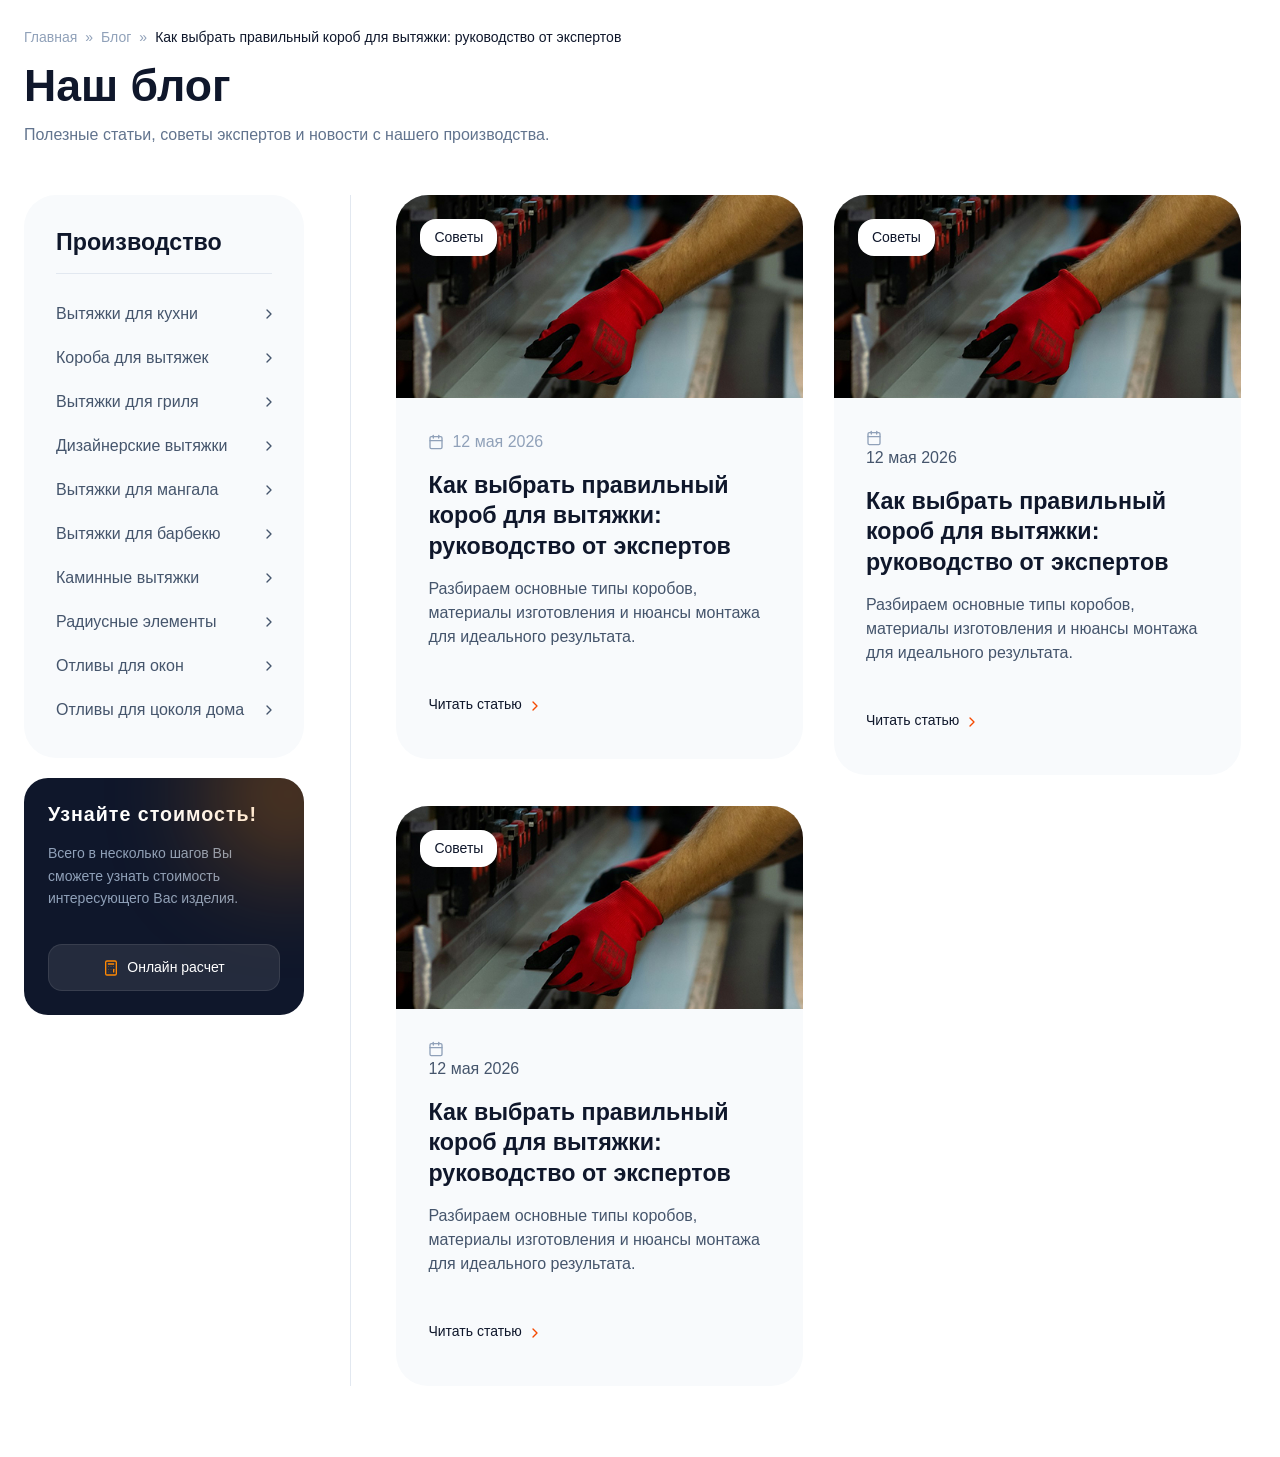
==== blog.html @ 50037298 "pop-up" ====
<!doctype html>
<html lang="ru">
  <head>
    <meta charset="UTF-8" />
    <meta name="viewport" content="width=device-width, initial-scale=1.0" />
    <title>SuperGib | Блог</title>

    <link rel="stylesheet" href="./css/main.min.css" />
    <script src="./js/main.js" type="module"></script>
  </head>

  <body>
    <header class="header" data-js-header>
      <div class="header__body">
        <div class="header__body-inner container">
          <a href="/" class="header__logo logo" title="Главная">
            <img
              src="./img/logo.svg"
              alt=""
              class="logo__image"
              width="250"
              height="36"
            />
          </a>
          <a
            class="header__action-phone header__action-phone--logo"
            href="tel:+79255638484"
            >+7 (925) 563-84-84</a
          >

          <div class="header__overlay" data-js-header-overlay>
            <nav class="header__menu">
              <ul class="header__menu-list">
                <li class="header__menu-item">
                  <a href="./index.html" class="header__menu-link is-active"
                    >Каталог</a
                  >
                </li>
                <li class="header__menu-item">
                  <a href="#" class="header__menu-link">Радиусные элементы</a>
                </li>
                <li class="header__menu-item">
                  <a href="#" class="header__menu-link">Вытяжки</a>
                </li>
                <li class="header__menu-item">
                  <a href="#" class="header__menu-link">Короба</a>
                </li>
                <li class="header__menu-item">
                  <a href="#" class="header__menu-link">Отливы</a>
                </li>
              </ul>
            </nav>
            <div class="header__action">
              <div class="header__action-info">
                <a class="header__action-phone" href="tel:+79255638484"
                  >+7 (925) 563-84-84</a
                >
                <div class="header__action-time-work">
                  Ежедневно 9:00 - 20:00
                </div>
              </div>
              <a href="#" class="header__contact-us-link button button--accent"
                >Заказать звонок</a
              >
            </div>
          </div>

          <div class="header__mob-action visible-tablet">
            <a
              href="tel:+79255638484"
              class="header__contact-us-link button button--accent button--phone"
              ><img src="./icons/phone.svg" alt="Позвонить"
            /></a>
            <button
              class="burger-button"
              type="button"
              aria-label="Открыть меню"
              title="Open menu"
              data-js-header-burger-button
            >
              <svg
                class="burger-button__svg"
                width="30"
                height="30"
                viewBox="0 0 100 100"
              >
                <path
                  class="burger-button__line burger-button__line--1"
                  d="M 20,29.000046 H 80.000231 C 80.000231,29.000046 94.498839,28.817352 94.532987,66.711331 94.543142,77.980673 90.966081,81.670246 85.259173,81.668997 79.552261,81.667751 75.000211,74.999942 75.000211,74.999942 L 25.000021,25.000058"
                />
                <path
                  class="burger-button__line burger-button__line--2"
                  d="M 20,50 H 80"
                />
                <path
                  class="burger-button__line burger-button__line--3"
                  d="M 20,70.999954 H 80.000231 C 80.000231,70.999954 94.498839,71.182648 94.532987,33.288669 94.543142,22.019327 90.966081,18.329754 85.259173,18.331003 79.552261,18.332249 75.000211,25.000058 75.000211,25.000058 L 25.000021,74.999942"
                />
              </svg>
            </button>
          </div>
        </div>
      </div>
    </header>

    <main>
      <div class="container">
        <header class="page-header">
          <nav class="breadcrumbs">
            <span>
              <a href="/">Главная</a> » <a href="/blog.html">Блог</a> »
              <span class="breadcrumb_last" aria-current="page"
                >Как выбрать правильный короб для вытяжки: руководство от
                экспертов</span
              >
            </span>
          </nav>

          <h1 class="page-header__title h2">Наш блог</h1>

          <div class="page-header__description">
            <p>
              Полезные статьи, советы экспертов и новости с нашего производства.
            </p>
          </div>
        </header>

        <section class="section blog" aria-labelledby="blog-title">
          <h2 class="blog__title visually-hidden" id="blog-title">
            Полезные статьи
          </h2>
          <div
            class="layout layout--reverse-mobile layout--left-aside layout--aside-left-divided"
          >
            <aside class="aside layout__aside layout__aside--left">
              <div class="aside__inner aside__inner--sticky">
                <div class="widget-production">
                  <h2 class="widget-production__title h4">Производство</h2>
                  <ul class="widget-production__list">
                    <li class="widget-production__item">
                      <a href="/" class="widget-production__link">
                        <span class="widget-production__label">
                          Вытяжки для кухни
                        </span>
                        <svg
                          width="6"
                          height="10"
                          viewBox="0 0 6 10"
                          xmlns="http://www.w3.org/2000/svg"
                          fill="none"
                          class="widget-production__icon"
                          aria-hidden="true"
                        >
                          <path
                            d="M1 1L5 5L1 9"
                            stroke="currentColor"
                            stroke-width="1.333"
                            stroke-linecap="round"
                            stroke-linejoin="round"
                          />
                        </svg>
                      </a>
                    </li>
                    <li class="widget-production__item">
                      <a href="/" class="widget-production__link">
                        <span class="widget-production__label">
                          Короба для вытяжек
                        </span>
                        <svg
                          width="6"
                          height="10"
                          viewBox="0 0 6 10"
                          xmlns="http://www.w3.org/2000/svg"
                          fill="none"
                          class="widget-production__icon"
                          aria-hidden="true"
                        >
                          <path
                            d="M1 1L5 5L1 9"
                            stroke="currentColor"
                            stroke-width="1.333"
                            stroke-linecap="round"
                            stroke-linejoin="round"
                          />
                        </svg>
                      </a>
                    </li>
                    <li class="widget-production__item">
                      <a href="/" class="widget-production__link">
                        <span class="widget-production__label">
                          Вытяжки для гриля
                        </span>
                        <svg
                          width="6"
                          height="10"
                          viewBox="0 0 6 10"
                          xmlns="http://www.w3.org/2000/svg"
                          fill="none"
                          class="widget-production__icon"
                          aria-hidden="true"
                        >
                          <path
                            d="M1 1L5 5L1 9"
                            stroke="currentColor"
                            stroke-width="1.333"
                            stroke-linecap="round"
                            stroke-linejoin="round"
                          />
                        </svg>
                      </a>
                    </li>
                    <li class="widget-production__item">
                      <a href="/" class="widget-production__link">
                        <span class="widget-production__label">
                          Дизайнерские вытяжки
                        </span>
                        <svg
                          width="6"
                          height="10"
                          viewBox="0 0 6 10"
                          xmlns="http://www.w3.org/2000/svg"
                          fill="none"
                          class="widget-production__icon"
                          aria-hidden="true"
                        >
                          <path
                            d="M1 1L5 5L1 9"
                            stroke="currentColor"
                            stroke-width="1.333"
                            stroke-linecap="round"
                            stroke-linejoin="round"
                          />
                        </svg>
                      </a>
                    </li>
                    <li class="widget-production__item">
                      <a href="/" class="widget-production__link">
                        <span class="widget-production__label">
                          Вытяжки для мангала
                        </span>
                        <svg
                          width="6"
                          height="10"
                          viewBox="0 0 6 10"
                          xmlns="http://www.w3.org/2000/svg"
                          fill="none"
                          class="widget-production__icon"
                          aria-hidden="true"
                        >
                          <path
                            d="M1 1L5 5L1 9"
                            stroke="currentColor"
                            stroke-width="1.333"
                            stroke-linecap="round"
                            stroke-linejoin="round"
                          />
                        </svg>
                      </a>
                    </li>
                    <li class="widget-production__item">
                      <a href="/" class="widget-production__link">
                        <span class="widget-production__label">
                          Вытяжки для барбекю
                        </span>
                        <svg
                          width="6"
                          height="10"
                          viewBox="0 0 6 10"
                          xmlns="http://www.w3.org/2000/svg"
                          fill="none"
                          class="widget-production__icon"
                          aria-hidden="true"
                        >
                          <path
                            d="M1 1L5 5L1 9"
                            stroke="currentColor"
                            stroke-width="1.333"
                            stroke-linecap="round"
                            stroke-linejoin="round"
                          />
                        </svg>
                      </a>
                    </li>
                    <li class="widget-production__item">
                      <a href="/" class="widget-production__link">
                        <span class="widget-production__label">
                          Каминные вытяжки
                        </span>
                        <svg
                          width="6"
                          height="10"
                          viewBox="0 0 6 10"
                          xmlns="http://www.w3.org/2000/svg"
                          fill="none"
                          class="widget-production__icon"
                          aria-hidden="true"
                        >
                          <path
                            d="M1 1L5 5L1 9"
                            stroke="currentColor"
                            stroke-width="1.333"
                            stroke-linecap="round"
                            stroke-linejoin="round"
                          />
                        </svg>
                      </a>
                    </li>
                    <li class="widget-production__item">
                      <a href="/" class="widget-production__link">
                        <span class="widget-production__label">
                          Радиусные элементы
                        </span>
                        <svg
                          width="6"
                          height="10"
                          viewBox="0 0 6 10"
                          xmlns="http://www.w3.org/2000/svg"
                          fill="none"
                          class="widget-production__icon"
                          aria-hidden="true"
                        >
                          <path
                            d="M1 1L5 5L1 9"
                            stroke="currentColor"
                            stroke-width="1.333"
                            stroke-linecap="round"
                            stroke-linejoin="round"
                          />
                        </svg>
                      </a>
                    </li>
                    <li class="widget-production__item">
                      <a href="/" class="widget-production__link">
                        <span class="widget-production__label">
                          Отливы для окон
                        </span>
                        <svg
                          width="6"
                          height="10"
                          viewBox="0 0 6 10"
                          xmlns="http://www.w3.org/2000/svg"
                          fill="none"
                          class="widget-production__icon"
                          aria-hidden="true"
                        >
                          <path
                            d="M1 1L5 5L1 9"
                            stroke="currentColor"
                            stroke-width="1.333"
                            stroke-linecap="round"
                            stroke-linejoin="round"
                          />
                        </svg>
                      </a>
                    </li>
                    <li class="widget-production__item">
                      <a href="/" class="widget-production__link">
                        <span class="widget-production__label">
                          Отливы для цоколя дома
                        </span>
                        <svg
                          width="6"
                          height="10"
                          viewBox="0 0 6 10"
                          xmlns="http://www.w3.org/2000/svg"
                          fill="none"
                          class="widget-production__icon"
                          aria-hidden="true"
                        >
                          <path
                            d="M1 1L5 5L1 9"
                            stroke="currentColor"
                            stroke-width="1.333"
                            stroke-linecap="round"
                            stroke-linejoin="round"
                          />
                        </svg>
                      </a>
                    </li>
                  </ul>
                </div>

                <div
                  class="aside__card aside__card--decor aside__card--banner-dark"
                >
                  <div class="individual-order">
                    <h2 class="individual-order__title h5">
                      Узнайте стоимость!
                    </h2>
                    <div class="individual-order__description">
                      <p>
                        Всего в несколько шагов Вы сможете узнать стоимость
                        интересующего Вас изделия.
                      </p>
                    </div>
                    <a href="/" class="button button--opacity-white">
                      <svg
                        width="16"
                        height="16"
                        viewBox="0 0 16 16"
                        xmlns="http://www.w3.org/2000/svg"
                        fill="none"
                        class="button__icon button__icon--accent"
                        aria-hidden="true"
                      >
                        <path
                          d="M12 1H4C3.26 1 2.67 1.59 2.67 2.33V13.67C2.67 14.41 3.26 15 4 15H12C12.74 15 13.33 14.41 13.33 13.67V2.33C13.33 1.59 12.74 1 12 1Z"
                          stroke="currentColor"
                          stroke-width="1.33"
                          stroke-linecap="round"
                          stroke-linejoin="round"
                        />

                        <path
                          d="M5.33 4H10.67"
                          stroke="currentColor"
                          stroke-width="1.33"
                          stroke-linecap="round"
                        />

                        <path
                          d="M10.67 9.33V12"
                          stroke="currentColor"
                          stroke-width="1.33"
                          stroke-linecap="round"
                        />

                        <circle
                          cx="5.33"
                          cy="6.67"
                          r="0.35"
                          fill="currentColor"
                        />
                        <circle cx="8" cy="6.67" r="0.35" fill="currentColor" />
                        <circle
                          cx="10.67"
                          cy="6.67"
                          r="0.35"
                          fill="currentColor"
                        />

                        <circle
                          cx="5.33"
                          cy="9.33"
                          r="0.35"
                          fill="currentColor"
                        />
                        <circle cx="8" cy="9.33" r="0.35" fill="currentColor" />

                        <circle
                          cx="5.33"
                          cy="12"
                          r="0.35"
                          fill="currentColor"
                        />
                        <circle cx="8" cy="12" r="0.35" fill="currentColor" />
                      </svg>
                      <span class="button__label">Онлайн расчет</span>
                    </a>
                  </div>
                </div>
              </div>
            </aside>
            <div class="layout__content">
              <ul class="layout__list">
                <li class="layout__item">
                  <article class="card card--blog">
                    <div class="card__wrapper-image">
                      <div class="card__badge badge badge--white">Советы</div>
                      <img
                        src="./img/service/image-1.jpg"
                        alt=""
                        class="card__image"
                        width="540"
                        height="300"
                        loading="lazy"
                        decoding="async"
                      />
                    </div>
                    <div class="card__info">
                      <div class="card__body">
                        <div class="card__date date">
                          <img
                            src="./icons/date.svg"
                            width="16"
                            height="16"
                            loading="lazy"
                            alt=""
                          />
                          <time datetime="2026-05-12">12 мая 2026</time>
                        </div>
                        <a class="card__title h4"
                          >Как выбрать правильный короб для вытяжки: руководство
                          от экспертов</a
                        >
                        <div class="card__description">
                          <p>
                            Разбираем основные типы коробов, материалы
                            изготовления и нюансы монтажа для идеального
                            результата.
                          </p>
                        </div>
                      </div>

                      <a class="button button--border-none card__link" href="/">
                        <span class="button__label">Читать статью</span>
                        <svg
                          width="6"
                          height="10"
                          viewBox="0 0 6 10"
                          xmlns="http://www.w3.org/2000/svg"
                          fill="none"
                          class="button__icon"
                          aria-hidden="true"
                        >
                          <path
                            d="M1 1L5 5L1 9"
                            stroke="currentColor"
                            stroke-width="1.333"
                            stroke-linecap="round"
                            stroke-linejoin="round"
                          />
                        </svg>
                      </a>
                    </div>
                  </article>
                </li>
                <li class="layout__item">
                  <article class="card card--blog">
                    <div class="card__wrapper-image">
                      <div class="card__badge badge badge--white">Советы</div>
                      <img
                        src="./img/service/image-1.jpg"
                        alt=""
                        class="card__image"
                        width="540"
                        height="300"
                        loading="lazy"
                        decoding="async"
                      />
                    </div>
                    <div class="card__info">
                      <div class="card__body">
                        <div class="card__date">
                          <img
                            src="./icons/date.svg"
                            width="16"
                            height="16"
                            loading="lazy"
                            alt=""
                          />
                          <time datetime="2026-05-12">12 мая 2026</time>
                        </div>
                        <a class="card__title h4"
                          >Как выбрать правильный короб для вытяжки: руководство
                          от экспертов</a
                        >
                        <div class="card__description">
                          <p>
                            Разбираем основные типы коробов, материалы
                            изготовления и нюансы монтажа для идеального
                            результата.
                          </p>
                        </div>
                      </div>

                      <a class="button button--border-none card__link" href="/">
                        <span class="button__label">Читать статью</span>
                        <svg
                          width="6"
                          height="10"
                          viewBox="0 0 6 10"
                          xmlns="http://www.w3.org/2000/svg"
                          fill="none"
                          class="button__icon"
                          aria-hidden="true"
                        >
                          <path
                            d="M1 1L5 5L1 9"
                            stroke="currentColor"
                            stroke-width="1.333"
                            stroke-linecap="round"
                            stroke-linejoin="round"
                          />
                        </svg>
                      </a>
                    </div>
                  </article>
                </li>
                <li class="layout__item">
                  <article class="card card--blog">
                    <div class="card__wrapper-image">
                      <div class="card__badge badge badge--white">Советы</div>
                      <img
                        src="./img/service/image-1.jpg"
                        alt=""
                        class="card__image"
                        width="540"
                        height="300"
                        loading="lazy"
                        decoding="async"
                      />
                    </div>
                    <div class="card__info">
                      <div class="card__body">
                        <div class="card__date">
                          <img
                            src="./icons/date.svg"
                            width="16"
                            height="16"
                            loading="lazy"
                            alt=""
                          />
                          <time datetime="2026-05-12">12 мая 2026</time>
                        </div>
                        <a class="card__title h4"
                          >Как выбрать правильный короб для вытяжки: руководство
                          от экспертов</a
                        >
                        <div class="card__description">
                          <p>
                            Разбираем основные типы коробов, материалы
                            изготовления и нюансы монтажа для идеального
                            результата.
                          </p>
                        </div>
                      </div>

                      <a class="button button--border-none card__link" href="/">
                        <span class="button__label">Читать статью</span>
                        <svg
                          width="6"
                          height="10"
                          viewBox="0 0 6 10"
                          xmlns="http://www.w3.org/2000/svg"
                          fill="none"
                          class="button__icon"
                          aria-hidden="true"
                        >
                          <path
                            d="M1 1L5 5L1 9"
                            stroke="currentColor"
                            stroke-width="1.333"
                            stroke-linecap="round"
                            stroke-linejoin="round"
                          />
                        </svg>
                      </a>
                    </div>
                  </article>
                </li>
              </ul>
            </div>
          </div>
        </section>
      </div>
    </main>

    <footer class="footer">
      <div class="footer__body">
        <div class="footer__body-inner container">
          <div class="footer__info">
            <h2 class="footer__title">Контакты</h2>
            <div class="footer__description">
              <p>
                Мы всегда открыты для новых проектов и готовы ответить на любые
                ваши вопросы.
              </p>
            </div>
            <div class="footer__contact">
              <ul class="footer__contact-list">
                <li class="footer__contact-item">
                  <div class="icon icon--color-gray">
                    <img
                      src="./icons/footer/icon-1.svg"
                      alt="Телефон"
                      width="20"
                      height="20"
                      loading="lazy"
                    />
                  </div>
                  <div class="footer__contact-item-info">
                    <h3 class="h5 footer__contact-item-title">Позвоните нам</h3>
                    <div class="footer__contact-item-description">
                      Мы на связи ежедневно
                    </div>
                    <a
                      class="footer__contact-item-phone"
                      href="tel:+79525638484"
                      >+7 (952) 563-84-84</a
                    >
                  </div>
                </li>
                <li class="footer__contact-item">
                  <div class="icon icon--color-gray">
                    <img
                      src="./icons/footer/icon-2.svg"
                      alt="Почта"
                      width="20"
                      height="20"
                      loading="lazy"
                    />
                  </div>
                  <div class="footer__contact-item-info">
                    <h3 class="h5 footer__contact-item-title">Напишите нам</h3>
                    <div class="footer__contact-item-description">
                      Присылайте чертежи на расчет
                    </div>
                    <a
                      class="footer__contact-item-email"
                      href="mailto:info@supergib.ru"
                      >info@supergib.ru</a
                    >
                  </div>
                </li>
                <li class="footer__contact-item">
                  <div class="icon icon--color-gray">
                    <img
                      src="./icons/footer/icon-3.svg"
                      alt="Адрес"
                      width="20"
                      height="20"
                      loading="lazy"
                    />
                  </div>
                  <div class="footer__contact-item-info">
                    <h3 class="h5 footer__contact-item-title">Напишите нам</h3>
                    <div class="footer__contact-item-adress">
                      г. Москва, ул. Производственная, д. 1 (м. Юго-Западная)
                    </div>
                  </div>
                </li>
              </ul>
            </div>
          </div>
          <div class="footer__form">
            <form
              class="form form--request"
              action="#"
              method="post"
              novalidate
            >
              <div class="form__inner">
                <h2 class="form__title h4">Оставить заявку</h2>

                <!-- Два поля в ряд -->
                <div class="form__row form__row--cols-2">
                  <div class="form__field">
                    <label class="form__label" for="name">Ваше имя</label>
                    <input
                      class="form__input"
                      type="text"
                      id="name"
                      name="name"
                      placeholder="Иван"
                      autocomplete="name"
                      required
                    />
                  </div>

                  <div class="form__field">
                    <label class="form__label" for="phone">Телефон</label>
                    <input
                      class="form__input"
                      type="tel"
                      id="phone"
                      name="phone"
                      placeholder="+7 (___) ___-__-__"
                      autocomplete="tel"
                      required
                    />
                  </div>
                </div>

                <!-- Комментарий -->
                <div class="form__field">
                  <label class="form__label" for="comment">Комментарий</label>
                  <textarea
                    class="form__textarea"
                    id="comment"
                    name="comment"
                    placeholder="Опишите задачу или прикрепите ссылку на чертеж..."
                    rows="4"
                  ></textarea>
                </div>

                <!-- Кнопка -->
                <div class="form__actions">
                  <button class="form__submit" type="submit">
                    <span>Отправить</span
                    ><img
                      src="/icons/mail.svg"
                      width="16"
                      height="16"
                      loading="lazy"
                      alt="Отправить"
                    />
                  </button>
                </div>

                <!-- Текст под кнопкой -->
                <div class="form__privacy">
                  Ваши данные под надежной защитой
                </div>
              </div>
            </form>
          </div>
        </div>
      </div>
      <div class="footer__bottom">
        <div class="footer__bottom-inner container">
          <a href="/" class="footer__logo logo" title="Главная">
            <img
              src="./img/logo.svg"
              alt=""
              class="logo__image"
              width="250"
              height="36"
            />
          </a>
          <div class="footer__bottom-private">
            <p>© 2026 SUPERGIB. Все права защищены.</p>
          </div>
          <div class="footer__bottom-soc1als">
            <a href="/" class="icon icon--color-gray icon--active">
              <img
                src="./icons/footer/icon-3.svg"
                alt="Адрес"
                width="20"
                height="20"
                loading="lazy"
              />
            </a>
            <a href="/" class="icon icon--color-gray icon--active">
              <img
                src="./icons/footer/icon-3.svg"
                alt="Адрес"
                width="20"
                height="20"
                loading="lazy"
              />
            </a>
          </div>
        </div>
      </div>
    </footer>
  </body>
</html>
---- css/main.min.css ----
*,::before,::after{box-sizing:border-box}:where(ul,ol):where([class]){padding-left:0}body,:where(blockquote,figure):where([class]){margin:0}:where(h1,h2,h3,h4,h5,h6,p,ul,ol,dl):where([class]){margin-block:0}:where(dd[class]){margin-left:0}:where(fieldset[class]){margin-left:0;padding:0;border:none}:where(ul[class]){list-style:none}:where(address[class]){font-style:normal}p{--paragraphMarginBottom: 24px;margin-block:0}p:where(:not([class]):not(:last-child)){margin-bottom:var(--paragraphMarginBottom)}img,video{display:block;max-width:100%;height:auto}input,textarea,select,button{font:inherit}html{height:100%;scrollbar-gutter:stable}html,:has(:target){scroll-behavior:smooth}body{min-height:100%;line-height:1.5}a:where([class]){display:inline-flex}button,label{cursor:pointer}:where([fill]:not([fill=none],[fill^=url])){fill:currentColor}:where([stroke]:not([stroke=none],[stroke^=url])){stroke:currentColor}svg *{transition-property:fill,stroke}:where(table){border-collapse:collapse;border-color:currentColor}@media(prefers-reduced-motion: reduce){*,::before,::after{animation-duration:.01ms !important;animation-iteration-count:1 !important;transition-duration:.01ms !important;scroll-behavior:auto !important}}@font-face{font-family:"Inter";src:url("../fonts/Inter-Regular.woff2") format("woff2");font-weight:400;font-style:normal;font-display:swap}@font-face{font-family:"Inter";src:url("../fonts/Inter-Medium.woff2") format("woff2");font-weight:500;font-style:normal;font-display:swap}@font-face{font-family:"Inter";src:url("../fonts/Inter-SemiBold.woff2") format("woff2");font-weight:600;font-style:normal;font-display:swap}@font-face{font-family:"Inter";src:url("../fonts/Inter-Bold.woff2") format("woff2");font-weight:700;font-style:normal;font-display:swap}@font-face{font-family:"Inter";src:url("../fonts//Inter-ExtraBold.woff2") format("woff2");font-weight:800;font-style:normal;font-display:swap}:root{--color-white: #ffffff;--color-accent: #f54900;--color-orange-10: #ca3500;--color-orange-15: #ff6900;--color-orange-25: #ff8904;--color-orange-30: #ffedd4;--color-orange-50: #fff7ed;--color-gray-10: #0f172b;--color-gray-15: #162034;--color-gray-20: #314158;--color-gray-30: #45556c;--color-gray-40: #62748e;--color-gray-50: #90a1b9;--color-gray-70: #e2e8f0;--color-gray-75: #f1f5f9;--color-gray-80: #f8fafc;--border: 0.0625rem solid var(--color-gray-70);--border-light: 0.0625rem solid var(--color-gray-75);--border-dark: 0.0625rem solid var(--color-gray-20);--border-radius-l: 2.5rem;--border-radius-xl: 2rem;--border-radius-m: 1.5rem;--border-radius-s: 1rem;--border-radius-x: 0.875rem;--shadow: 0 0.5rem 0.625rem -0.375rem rgba(0, 0, 0, 0.1), 0 1.25rem 1.5625rem -0.3125rem rgba(0, 0, 0, 0.1);--shadow-light: 0 0.0625rem 0.1875rem 0 rgba(0, 0, 0, 0.1), 0 0.0625rem 0.125rem -0.0625rem rgba(0, 0, 0, 0.1);--shadow-light-hover: 0 0.5rem 0.75rem -0.375rem rgba(0, 0, 0, 0.15), 0 0.625rem 1.25rem -0.3125rem rgba(0, 0, 0, 0.2);--font-family-base: "Inter", sans-serif;--container-width: clamp(80rem, 0rem + 100vw, 93rem);--container-padding-x: 2rem;--section-padding-block: clamp(2rem, 0.9344262295rem + 4.3715846995vw, 5rem);--transition-duration: 0.2s;--transition-duration-longer: 0.4s}@media(width <= 90.06125rem){:root{--container-padding-x: 1.5rem}}@media(width <= 63.99875rem){:root{--container-padding-x: 0.75rem}}.container{max-width:calc(var(--container-width) + var(--container-padding-x)*2);margin-inline:auto;padding-inline:var(--container-padding-x)}.visually-hidden{position:absolute !important;width:1px !important;height:1px !important;margin:-1px !important;border:0 !important;padding:0 !important;white-space:nowrap !important;clip-path:inset(100%) !important;clip:rect(0 0 0 0) !important;overflow:hidden !important}@media(width <= 47.99875rem){.hidden-mobile{display:none !important}}@media(width <= 30.06125rem){.hidden-mobile-s{display:none !important}}@media(width > 47.99875rem){.visible-mobile{display:none !important}}@media(width <= 63.99875rem){.hidden-tablet{display:none !important}}@media(width > 63.99875rem){.visible-tablet{display:none !important}}@media(width <= 90.06125rem){.hidden-laptop{display:none !important}}@media(width > 90.06125rem){.visible-laptop{display:none !important}}.liner-gradient{background:linear-gradient(90deg, var(--color-accent), var(--color-orange-25));-webkit-background-clip:text;-webkit-text-fill-color:rgba(0,0,0,0)}.color-gray{color:var(--color-gray-50)}html.is-lock{overflow:hidden}body{font-size:1rem;display:flex;flex-direction:column;font-family:-apple-system,BlinkMacSystemFont,"Segoe UI","Roboto","Oxygen","Ubuntu","Cantarell",sans-serif;color:var(--color-gray-30);background-color:var(--color-white)}main{flex-grow:1}h1,.h1,h2,.h2,h3,.h3,h4,.h4,h5,.h5,h6,.h6{color:var(--color-gray-10);font-weight:700}h1,.h1{font-size:clamp(3rem,-5.4615384615rem + 10.5769230769vw,4.375rem);font-weight:800;line-height:1}h2,.h2{font-size:clamp(1.875rem,1.4754098361rem + 1.6393442623vw,3rem);line-height:1.15}h3,.h3{font-size:clamp(1.75rem,1.5724043716rem + 0.7285974499vw,2.25rem);line-height:1.2}h4,.h4{font-size:clamp(1.25rem,1.1612021858rem + 0.364298725vw,1.5rem);line-height:1.3}h5,.h5{font-size:clamp(1.125rem,1.0806010929rem + 0.1821493625vw,1.25rem)}h6,.h6{font-size:1rem}a,button,label,input,textarea,select,svg *{transition-duration:var(--transition-duration)}a{color:inherit}@media(any-hover: hover){a:hover{color:var(--color-accent)}}@media(any-hover: none){a:active{color:var(--color-accent)}}a[class]{text-decoration:none}blockquote{margin:0;padding:clamp(0.3125rem,0.2015027322rem + 0.4553734062vw,0.625rem) clamp(0.9375rem,0.8265027322rem + 0.4553734062vw,1.25rem);background-color:rgba(245,73,0,.1);border-left:4px solid var(--color-accent)}:focus-visible{outline:0.125rem dashed var(--color-gray-30);outline-offset:0.25rem;transition-duration:0s !important}.page-header+.section{padding-top:1.25rem}.header,.footer{display:none !important}main>section:not(:last-child){display:none !important}[data-animate]{opacity:0;transform:var(--anim-transform, translateY(0));transition:opacity .6s ease,transform .6s ease}[data-animate].is-animated{opacity:1;transform:translate(0, 0)}[data-animate=fade-up]{--anim-transform: translateY(40px)}[data-animate=fade-down]{--anim-transform: translateY(-40px)}[data-animate=fade-left]{--anim-transform: translateX(-40px)}[data-animate=fade-right]{--anim-transform: translateX(40px)}@media(width <= 47.99875rem){[data-animate]{--anim-transform: translateY(40px);transition-duration:.5s}}.icon{--size: 3rem;display:inline-flex;justify-content:center;align-items:center;-moz-column-gap:0.625rem;column-gap:0.625rem;background-color:var(--color-orange-50);border-radius:50%;padding:0.3125rem;aspect-ratio:1;transition-duration:var(--transition-duration);will-change:transform;width:var(--size);height:var(--size)}.icon--width-32{--size: 2rem}.icon--width-36{--size: 2.25rem}.icon--width-40{--size: 2.5rem}.icon--width-48{--size: 3rem}.icon--width-56{--size: 3.5rem}.icon--width-80{--size: clamp(4rem, 3.6448087432rem + 1.4571948998vw, 5rem)}.icon--button{color:var(--color-gray-50);border:var(--border)}.icon--button svg{width:1rem;height:1rem}@media(any-hover: hover){.icon--button:hover{border-color:var(--color-accent);color:var(--color-accent)}}@media(any-hover: none){.icon--button:active{border-color:var(--color-accent);color:var(--color-accent)}}.icon--color-gray{background-color:var(--color-gray-80)}.icon--color-white{background-color:var(--color-white)}.icon--color-dark{background-color:var(--color-gray-10)}.icon--color-dark-lite{background-color:var(--color-gray-20)}.icon--color-transparent{--size: 1.25rem;background-color:rgba(0,0,0,0);padding:0;margin-right:0.5rem}@media(any-hover: hover){.icon--active:hover{background-color:var(--color-orange-30)}}@media(any-hover: none){.icon--active:active{background-color:var(--color-orange-30)}}.icon--cub{border-radius:var(--border-radius-s)}.icon--shadow{box-shadow:var(--shadow-light)}.icon__img{flex-shrink:0}.icon--card{width:1.25rem;height:1.875rem;fill:none;stroke-width:2;stroke-linecap:round;stroke-linejoin:round;transition:stroke var(--transition-duration)}.logo{max-width:clamp(10rem,-24.6153846154rem + 43.2692307692vw,15.625rem)}.button{--sizeIcon: 1rem;display:inline-flex;justify-content:center;align-items:center;-moz-column-gap:0.5rem;column-gap:0.5rem;align-self:start;min-width:9.375rem;font-size:clamp(1rem,0.9556010929rem + 0.1821493625vw,1.125rem);font-weight:500;padding:clamp(0.75rem,-0.0192307692rem + 0.9615384615vw,0.875rem) clamp(1.75rem,0.2115384615rem + 1.9230769231vw,2rem);color:var(--color-gray-10);background-color:var(--color-white);white-space:nowrap;border:var(--border);border-radius:var(--border-radius-x);cursor:pointer}@media(width <= 30.06125rem){.button{width:100%}}@media(any-hover: hover){.button:hover{color:var(--color-accent);background-color:var(--color-gray-80)}.button:hover .button__icon--white{color:var(--color-gray-20)}}@media(any-hover: none){.button:active{color:var(--color-accent);background-color:var(--color-gray-80)}.button:active .button__icon--white{color:var(--color-gray-20)}}.button__icon{width:var(--sizeIcon);height:var(--sizeIcon);color:var(--color-gray-10);transition-duration:var(--transition-duration)}.button__icon--accent{color:var(--color-orange-25)}.button__icon--white{color:var(--color-gray-50)}.button--banner{font-size:1rem;font-weight:500;padding:clamp(0.5rem,-0.2692307692rem + 0.9615384615vw,0.625rem) clamp(1.625rem,0.0865384615rem + 1.9230769231vw,1.875rem)}.button--accent{color:var(--color-white);background-color:var(--color-accent);border-color:var(--color-accent)}@media(any-hover: hover){.button--accent:hover{color:var(--color-white);background-color:var(--color-orange-10)}}@media(any-hover: none){.button--accent:active{color:var(--color-white);background-color:var(--color-orange-10)}}.button--orange{color:var(--color-white);background-color:var(--color-orange-25);border-color:var(--color-orange-25)}@media(any-hover: hover){.button--orange:hover{color:var(--color-white);background-color:var(--color-orange-15);border-color:var(--color-orange-15)}}@media(any-hover: none){.button--orange:active{color:var(--color-white);background-color:var(--color-orange-15);border-color:var(--color-orange-15)}}.button--border-none{--sizeIcon: 0.625rem;border:none;padding-left:0;background-color:rgba(0,0,0,0)}.button--border-none .button__icon{color:var(--color-accent);margin-top:0.15625rem}.button--opacity-white{color:var(--color-white);font-size:0.875rem;font-weight:400;background-color:rgba(225,225,225,.1);border-color:rgba(225,225,225,.1)}@media(any-hover: hover){.button--opacity-white:hover{color:var(--color-white);background-color:rgba(225,225,225,.2)}}@media(any-hover: none){.button--opacity-white:active{color:var(--color-white);background-color:rgba(225,225,225,.2)}}.button--white{color:var(--color-gray-50);background-color:var(--color-white);border-color:var(--color-white);font-size:0.875rem}@media(any-hover: hover){.button--white:hover{color:var(--color-gray-20);background-color:var(--color-gray-80)}}@media(any-hover: none){.button--white:active{color:var(--color-gray-20);background-color:var(--color-gray-80)}}.button--gray{color:var(--color-white);background-color:var(--color-gray-10)}@media(any-hover: hover){.button--gray:hover{color:var(--color-white);background-color:var(--color-gray-20)}}@media(any-hover: none){.button--gray:active{color:var(--color-white);background-color:var(--color-gray-20)}}.button--product-card{display:flex;align-items:center;-moz-column-gap:0.3125rem;column-gap:0.3125rem;font-size:0.875rem;padding:clamp(0.5rem,-0.2692307692rem + 0.9615384615vw,0.625rem) clamp(1.625rem,0.0865384615rem + 1.9230769231vw,1.875rem)}@media(any-hover: hover){.button--product-card:hover{background-color:var(--color-orange-25);border-color:var(--color-orange-25);color:var(--color-white)}}@media(any-hover: none){.button--product-card:active{background-color:var(--color-orange-25);border-color:var(--color-orange-25);color:var(--color-white)}}.button--phone{width:2.5rem;height:2.5rem;display:flex;justify-content:center;align-items:center;display:none;min-width:unset;border-radius:50%;padding:0.3125rem !important}@media(width <= 30.06125rem){.button--phone{display:flex}}.button--phone img{width:1.25rem;height:1.25rem}@media(any-hover: hover){.button--phone:hover{background-color:var(--color-accent);border-color:var(--color-accent);scale:1.1}}@media(any-hover: none){.button--phone:active{background-color:var(--color-accent);border-color:var(--color-accent);scale:1.1}}.burger-button{width:2.75rem;height:2.75rem;display:inline-flex;justify-content:center;align-items:center;padding:0;border:none;background-color:rgba(0,0,0,0);z-index:100}.burger-button.is-active .burger-button__line{stroke-dasharray:90 207;stroke-dashoffset:-134}.burger-button.is-active .burger-button__line--2{stroke-dasharray:1 60;stroke-dashoffset:-30}.burger-button:not(.is-active) .burger-button__line--3{stroke-dasharray:30 207;stroke-dashoffset:-30}.burger-button__line{fill:none;stroke:#000;stroke-width:6;stroke-linecap:round;stroke-dasharray:60 207;transition:stroke-dasharray .4s cubic-bezier(0.4, 0, 0.2, 1),stroke-dashoffset .4s cubic-bezier(0.4, 0, 0.2, 1)}.burger-button__line--2{stroke-dasharray:60 60}.header{--headerPaddingBlock: 1.25rem;position:sticky;z-index:100;top:0;animation-name:scrolling-header;animation-fill-mode:both;animation-timeline:scroll();animation-range:6.25rem 12.5rem}@keyframes scrolling-header{to{box-shadow:0 0 1rem 0 var(--color-gray-50);--headerPaddingBlock: 0.625rem}}.header__body{padding-block:var(--headerPaddingBlock);background-color:var(--color-white);transition-duration:var(--transition-duration)}@media(width <= 47.99875rem){.header__body{--headerPaddingBlock: 0.625rem}}.header__body-inner{display:flex;justify-content:space-between;align-items:center;-moz-column-gap:1rem;column-gap:1rem}@media(width > 63.99875rem){.header__overlay{display:contents}}@media(width <= 63.99875rem){.header__overlay{position:fixed;inset:0;display:flex;flex-direction:column;justify-content:center;row-gap:3rem;padding:1rem;background-color:var(--color-white);transition-duration:var(--transition-duration)}.header__overlay:not(.is-active){opacity:0;visibility:hidden;translate:100%}}@media(width <= 63.99875rem){.header__menu{overflow-y:auto}}.header__menu-list{display:flex;align-items:center;-moz-column-gap:0.125rem;column-gap:0.125rem}@media(width <= 63.99875rem){.header__menu-list{flex-direction:column;row-gap:0.625rem}}.header__menu-link{padding:0.625rem 1.25rem;font-size:0.875rem;font-weight:500;color:var(--color-gray-30)}@media(width <= 90.06125rem){.header__menu-link{padding:0.5rem 0.75rem}}.header__menu-link.is-active{color:var(--color-gray-10);pointer-events:none}.header__action{display:flex;align-items:center;-moz-column-gap:0.5625rem;column-gap:0.5625rem}@media(width <= 63.99875rem){.header__action{display:flex;flex-direction:column;row-gap:0.75rem;align-self:center}}.header__action-info{text-align:right}@media(width <= 63.99875rem){.header__action-info{display:none}}@media(width <= 63.99875rem){.header__action-info{display:flex;flex-direction:column}}.header__action-phone{color:var(--color-gray-10);font-size:clamp(0.875rem,0.1057692308rem + 0.9615384615vw,1rem);font-weight:700}.header__action-time-work{color:var(--color-gray-40);font-size:0.75rem}.header__contact-us-link{font-size:0.875rem;padding:clamp(0.375rem,-0.3942307692rem + 0.9615384615vw,0.5rem) clamp(1rem,4.0769230769rem + -3.8461538462vw,0.5rem)}@media(width <= 63.99875rem){.header__contact-us-link{padding:0.75rem 1.25rem;max-width:13.75rem;align-self:center}}.header__mob-action{display:flex;-moz-column-gap:1.25rem;column-gap:1.25rem}.header__action-phone--logo{display:none}@media(width <= 63.99875rem){.header__action-phone--logo{display:block}}@media(width <= 30.06125rem){.header__action-phone--logo{display:none}}.footer{border-top:var(--border);padding-top:var(--section-padding-block);display:grid;row-gap:var(--section-padding-block)}.footer__body-inner{display:grid;grid-template-columns:repeat(2, 1fr);-moz-column-gap:4.0625rem;column-gap:4.0625rem}@media(width <= 63.99875rem){.footer__body-inner{grid-template-columns:1fr;row-gap:2.5rem}}.footer__info{display:flex;flex-direction:column;row-gap:1.875rem}.footer__description{max-width:28.125rem;font-size:18px;color:var(--color-gray-40)}.footer__contact-list{display:grid;row-gap:clamp(1.25rem,1.0280054645rem + 0.9107468124vw,1.875rem)}.footer__contact-item{display:flex;-moz-column-gap:0.9375rem;column-gap:0.9375rem}.footer__contact-item-phone{font-size:1.25rem;font-weight:700;color:var(--color-accent)}@media(any-hover: hover){.footer__contact-item-phone:hover{color:var(--color-orange-10)}}@media(any-hover: none){.footer__contact-item-phone:active{color:var(--color-orange-10)}}.footer__contact-item-email{font-weight:500;font-size:1.125rem;color:var(--color-gray-10)}.footer__contact-item-description,.footer__contact-item-adress{max-width:16.875rem}.footer__contact-item-info{display:grid;row-gap:0.1875rem}.footer__bottom{border-top:var(--border);padding-block:clamp(1.875rem,1.5420081967rem + 1.3661202186vw,2.8125rem)}.footer__bottom-inner{display:flex;align-items:center;justify-content:space-between}@media(width <= 47.99875rem){.footer__bottom-inner{flex-direction:column;text-align:center;row-gap:1.25rem}}.footer__bottom-private{font-size:0.875rem;color:var(--color-gray-50)}.footer__bottom-soc1als{display:flex;-moz-column-gap:0.9375rem;column-gap:0.9375rem}.hero{background:linear-gradient(115deg, var(--color-white) 50%, var(--color-gray-80) 50%)}@media(width <= 47.99875rem){.hero{min-height:40rem}}.hero__inner{display:grid;grid-template-columns:repeat(2, 1fr);-moz-column-gap:5rem;column-gap:5rem;padding-top:clamp(2.5rem,-12.8846153846rem + 19.2307692308vw,5rem);padding-bottom:clamp(4.375rem,3.2650273224rem + 4.5537340619vw,7.5rem)}@media(width <= 63.99875rem){.hero__inner{grid-template-columns:1fr;row-gap:2.8125rem}}.hero__body{display:flex;flex-direction:column;row-gap:2.1875rem;justify-content:center}@media(width <= 63.99875rem){.hero__body{max-width:32.5rem;margin:0 auto}}.hero__description{font-size:1.25rem;max-width:32.5rem}.hero__action{display:flex;gap:1rem;flex-wrap:wrap}.hero__img-block{position:relative}@media(width <= 63.99875rem){.hero__img-block{margin:0 auto}}.hero__img{border-radius:var(--border-radius-m);box-shadow:var(--shadow);overflow:hidden;height:43.75rem;-o-object-fit:cover;object-fit:cover}@media(width <= 63.99875rem){.hero__img{max-height:21.875rem;aspect-ratio:1/1}}.hero__img-block-info{position:absolute;left:-2.1875rem;top:calc(100% + -6.25rem);display:flex;-moz-column-gap:1.25rem;column-gap:1.25rem;background-color:var(--color-white);padding:clamp(0.9375rem,0.7155054645rem + 0.9107468124vw,1.5625rem);max-width:21.875rem;border-radius:var(--border-radius-s);box-shadow:var(--shadow)}@media(width <= 63.99875rem){.hero__img-block-info{left:0;right:0;bottom:-1.875rem;margin:auto}}.hero__img-block-text{display:grid;font-size:0.875rem;row-gap:0.25rem}.badge{display:flex;-moz-column-gap:0.5rem;column-gap:0.5rem;align-items:center;align-self:start;justify-self:start;padding:0.3125rem 0.75rem;color:var(--color-accent);font-size:0.875rem;font-weight:600;border:0.0625rem solid var(--color-orange-30);border-radius:var(--border-radius-m);background-color:rgba(245,73,0,.2)}.badge--dark{border:none}.badge--gray{border:none;background-color:var(--color-gray-75);border-radius:var(--border-radius-s);color:var(--color-gray-30)}.badge--white{border:none;background-color:var(--color-white);border-radius:var(--border-radius-s);color:var(--color-gray-10);padding:0.5rem 0.875rem;font-weight:500}.badge--circl::before{content:"";width:0.5rem;height:0.5rem;border-radius:var(--border-radius-l);background-color:var(--color-accent)}.metrics__list{display:flex;align-items:center;gap:clamp(0.9375rem,0.6045081967rem + 1.3661202186vw,1.875rem)}.metrics__item{display:flex;align-items:center;-moz-column-gap:0.5rem;column-gap:0.5rem}.metrics__nums{width:2.5rem;height:2.5rem;display:flex;justify-content:center;align-items:center;font-size:0.875rem;font-weight:700;color:var(--color-gray-10);background-color:var(--color-gray-70);border-radius:var(--border-radius-l)}.metrics__text{font-size:0.875rem;font-weight:500px;color:var(--color-gray-40)}.form{padding:clamp(1.875rem,1.6530054645rem + 0.9107468124vw,2.5rem);background-color:var(--color-gray-80);border-radius:var(--border-radius-l)}@media(width <= 63.99875rem){.form{border-radius:var(--border-radius-m)}}@media(width <= 47.99875rem){.form{border-radius:var(--border-radius-s)}}.form__inner{display:grid;row-gap:1rem}.form__title{margin-bottom:0.5rem}.form__row{--column: 1;display:grid;grid-template-columns:repeat(var(--column), 1fr)}.form__row--cols-2{--column: 2;-moz-column-gap:1rem;column-gap:1rem}@media(width <= 47.99875rem){.form__row--cols-2{--column: 1;row-gap:1rem}}.form__field{display:grid;row-gap:0.3125rem}.form__group{display:grid;row-gap:0.5rem}.form__label{font-size:0.875rem;font-weight:500;color:var(--color-gray-20)}.form__input,.form__textarea{border:var(--border);border-radius:var(--border-radius-x);padding:1rem 0.75rem}.form__textarea{width:100%}.form__submit{display:flex;align-items:center;justify-content:center;-moz-column-gap:0.8125rem;column-gap:0.8125rem;flex-wrap:nowrap;background-color:var(--color-gray-10);color:var(--color-white);font-weight:700;font-size:clamp(1rem,0.2307692308rem + 0.9615384615vw,1.125rem);border:none;width:100%;border-radius:var(--border-radius-x);padding-block:0.875rem}@media(any-hover: hover){.form__submit:hover{background-color:var(--color-gray-20)}}@media(any-hover: none){.form__submit:active{background-color:var(--color-gray-20)}}.form__privacy{color:var(--color-gray-50);font-size:0.75rem;text-align:center}.section{padding-block:var(--section-padding-block)}.section--page-first{padding-top:0}.section__header{margin-bottom:clamp(1.625rem,-6.8365384615rem + 10.5769230769vw,3rem)}.section__header:has(.section__actions){display:flex;justify-content:space-between;gap:1rem;flex-wrap:wrap}.section__header--center{text-align:center}.section__header--center .section__head{row-gap:clamp(0.875rem,-0.6634615385rem + 1.9230769231vw,1.125rem)}.section__head{display:grid;row-gap:0.5rem;align-items:end}.section__sub-title{display:flex;align-items:center;text-transform:uppercase;font-size:0.875rem;font-weight:700;color:var(--color-accent)}.section__sub-title--gray{color:var(--color-gray-40)}.section__sub-title--padding-bottom-20{padding-bottom:1.25rem}.section__description{font-size:1.125rem;color:var(--color-gray-40)}.section__actions{align-self:end}.section__link{display:flex;align-items:center;-moz-column-gap:0.3125rem;column-gap:0.3125rem;color:var(--color-gray-40)}.section__link::after{width:1.25rem;height:1.25rem;content:"";background-image:url("../../icons/arrow-right.svg");background-repeat:no-repeat}.card-category{display:grid;align-items:center}.card-category__image-wrapper{position:relative;border-radius:var(--border-radius-s);overflow:hidden;margin-bottom:1rem}.card-category__arrow{position:absolute;right:0.9375rem;bottom:-3.4375rem;opacity:0;transition:bottom var(--transition-duration-longer) ease,opacity var(--transition-duration-longer) ease,filter var(--transition-duration-longer) ease}@media(any-hover: hover){.card-category:hover .card-category__image{transform:scale(1.05);filter:brightness(85%)}.card-category:hover .card-category__title{color:var(--color-accent)}.card-category:hover .card-category__arrow{bottom:0.9375rem;opacity:1}}@media(any-hover: none){.card-category:active .card-category__image{transform:scale(1.05);filter:brightness(85%)}.card-category:active .card-category__title{color:var(--color-accent)}.card-category:active .card-category__arrow{bottom:0.9375rem;opacity:1}}.card-category__image{border-radius:var(--border-radius-s);width:100%;height:auto;display:block;-o-object-fit:cover;object-fit:cover;transition:transform var(--transition-duration-longer) ease,filter var(--transition-duration-longer) ease}@media(width <= 63.99875rem){.card-category__image{height:21.875rem}}@media(width <= 47.99875rem){.card-category__image{height:auto;aspect-ratio:2/1.5}}.card-category__title{margin-bottom:0.25rem;transition-duration:var(--transition-duration-longer)}.card-category__description{font-size:0.875rem;color:var(--color-gray-40)}.grid{--cols: 1;display:grid;grid-template-columns:repeat(var(--cols), 1fr);gap:clamp(1.25rem,-0.6730769231rem + 2.4038461538vw,1.5625rem)}.grid--cols-2{--cols: 2}@media(width <= 47.99875rem){.grid--cols-2{--cols: 1}}.grid--cols-3{--cols: 3}@media(width <= 63.99875rem){.grid--cols-3{--cols: 2}.grid--cols-3 .grid__item:nth-child(odd):last-child{grid-column:-1/1}}@media(width <= 47.99875rem){.grid--cols-3{--cols: 2}}@media(width <= 30.06125rem){.grid--cols-3{--cols: 1}}.grid--cols-4{--cols: 4}@media(width <= 63.99875rem){.grid--cols-4{--cols: 2}}@media(width <= 30.06125rem){.grid--cols-4{--cols: 1}}.profil__inner{display:grid;grid-template-columns:repeat(2, 1fr);-moz-column-gap:clamp(3.75rem,-3.9423076923rem + 9.6153846154vw,5rem);column-gap:clamp(3.75rem,-3.9423076923rem + 9.6153846154vw,5rem)}@media(width <= 63.99875rem){.profil__inner{grid-template-columns:1fr;row-gap:3.75rem}}.profil__block-photo{display:flex;align-items:center;justify-content:center;min-width:0}@media(width <= 63.99875rem){.profil__block-photo{order:1}}@media(width <= 47.99875rem){.profil__block-photo{display:none}}.profil__body{max-width:36rem}@media(width <= 63.99875rem){.profil__body{max-width:48rem}}.profil__wrap-image{display:grid;grid-template-columns:repeat(2, 1fr);align-items:center;-moz-column-gap:1rem;column-gap:1rem;justify-content:center}.profil__wrap-image>:last-child{margin-top:3.125rem}.profil__wrap-image>:first-child{align-self:start}.profil__image{height:16rem;max-width:100%;-o-object-fit:cover;object-fit:cover;border-radius:var(--border-radius-m);box-shadow:var(--shadow)}.profil__content{padding:1.5625rem 0 2.5rem}.list{display:grid;row-gap:1rem}.list__item{display:flex;-moz-column-gap:1rem;column-gap:1rem;align-items:center;color:var(--color-gray-10);font-size:clamp(1rem,0.9556010929rem + 0.1821493625vw,1.125rem);font-weight:500}.list__item svg{stroke:var(--color-accent)}@media(any-hover: hover){.list__item:hover .icon{background-color:var(--color-accent);transition-duration:var(--transition-duration)}.list__item:hover svg{stroke:var(--color-white)}}@media(any-hover: none){.list__item:active .icon{background-color:var(--color-accent);transition-duration:var(--transition-duration)}.list__item:active svg{stroke:var(--color-white)}}.catalog__list{display:grid;gap:1.5rem;gap:clamp(0.75rem,0.4836065574rem + 1.0928961749vw,1.5rem);grid-template-areas:"bl-1 bl-1 bl-2" "bl-3 bl-4 bl-4"}@media(width <= 63.99875rem){.catalog__list{grid-template-areas:unset;grid-template-columns:repeat(2, 1fr)}}@media(width <= 47.99875rem){.catalog__list{grid-template-columns:1fr}}.catalog__item{overflow:hidden;position:relative}.catalog__item::after{content:"";position:absolute;inset:0;background-image:inherit;background-size:cover;background-position:center;transition-duration:var(--transition-duration-longer);z-index:0;will-change:transform}.catalog__item::before{content:"";position:absolute;pointer-events:none;inset:0;background:rgba(0,0,0,.4);z-index:1}@media(any-hover: hover){.catalog__item:hover .catalog__arrow{top:0.9375rem;opacity:1}.catalog__item:hover::after{transform:scale(1.1)}.catalog__item:hover .catalog__link{bottom:0}.catalog__item:hover .catalog__description{opacity:1;transition-delay:.2s}}@media(any-hover: none){.catalog__item:active .catalog__arrow{top:0.9375rem;opacity:1}.catalog__item:active::after{transform:scale(1.1)}.catalog__item:active .catalog__link{bottom:0}.catalog__item:active .catalog__description{opacity:1;transition-delay:.2s}}.catalog .catalog__item:not(:hover) .catalog__link,.catalog .catalog__item:not(:hover) .catalog__arrow{transition-delay:.2s}.catalog__link{position:absolute;inset:0;display:flex;flex-direction:column;justify-content:flex-end;padding:1.875rem;z-index:2}@media(width > 47.99875rem){.catalog__link{bottom:-3.125rem}}.catalog__link>*{position:relative;z-index:3}.catalog__sub-title{text-transform:uppercase;font-size:clamp(1.125rem,0.3557692308rem + 0.9615384615vw,1.25rem);font-size:0.875rem;font-weight:500;color:var(--color-orange-25)}.catalog__title{color:var(--color-white);padding-block:0.5rem}.catalog__description{max-width:31.25rem;color:var(--color-gray-70)}@media(width > 47.99875rem){.catalog__description{opacity:0;transition:opacity var(--transition-duration-longer) ease}}.catalog__item-bl-1{grid-area:bl-1}.catalog__item-bl-2{grid-area:bl-2}.catalog__item-bl-3{grid-area:bl-3}.catalog__item-bl-4{grid-area:bl-4}.catalog__item-bl-1,.catalog__item-bl-2,.catalog__item-bl-3,.catalog__item-bl-4{border-radius:var(--border-radius-m);background-position:center;background-size:cover;background-repeat:no-repeat;box-shadow:var(--shadow)}@media(width <= 63.99875rem){.catalog__item-bl-1,.catalog__item-bl-2,.catalog__item-bl-3,.catalog__item-bl-4{grid-area:unset}}.catalog__item-bl-1,.catalog__item-bl-2,.catalog__item-bl-3{height:25rem}@media(width <= 47.99875rem){.catalog__item-bl-1,.catalog__item-bl-2,.catalog__item-bl-3{height:15.625rem}}.catalog__item-bl-4{height:18.75rem}.catalog__item-bl-4 .catalog__link{bottom:-1.25rem}@media(width <= 63.99875rem){.catalog__item-bl-4 .catalog__link{bottom:-3.125rem}}@media(width <= 47.99875rem){.catalog__item-bl-4 .catalog__link{bottom:0}}@media(width <= 47.99875rem){.catalog__item-bl-4{height:15.625rem}}.catalog__arrow{position:absolute;right:0.9375rem;top:-3.4375rem;z-index:5;opacity:0;transition:top var(--transition-duration-longer) ease,opacity var(--transition-duration-longer) ease}.advantages{margin-top:clamp(2.5rem,1.9450136612rem + 2.276867031vw,4.0625rem)}.advantages-card{height:100%;border:var(--border-light);border-radius:var(--border-radius-m);padding:clamp(1.25rem,-3.75rem + 6.25vw,2.0625rem);box-shadow:var(--shadow-light);transition-duration:var(--transition-duration)}@media(any-hover: hover){.advantages-card:hover{box-shadow:var(--shadow-light-hover);transition-duration:var(--transition-duration)}.advantages-card:hover .advantages-card__icon{scale:1.1}}@media(any-hover: none){.advantages-card:active{box-shadow:var(--shadow-light-hover);transition-duration:var(--transition-duration)}.advantages-card:active .advantages-card__icon{scale:1.1}}.advantages-card--dark{background-color:rgba(49,65,88,.2);backdrop-filter:blur(0.3125rem);border:var(--border-dark);box-shadow:none}.advantages-card--dark .advantages-card__description{color:var(--color-gray-50)}@media(any-hover: hover){.advantages-card--dark:hover{border-color:var(--color-orange-25)}}@media(any-hover: none){.advantages-card--dark:active{border-color:var(--color-orange-25)}}.advantages-card--dark .advantages-card__title{color:var(--color-white)}.advantages-card__icon{margin-bottom:clamp(1.25rem,-0.2884615385rem + 1.9230769231vw,1.5rem)}.advantages-card__title{margin-bottom:clamp(0.625rem,-0.1442307692rem + 0.9615384615vw,0.75rem)}.advantages-card__description{color:var(--color-gray-40)}.cooperation{background:linear-gradient(115deg, var(--color-gray-10) 60%, var(--color-gray-15) 40%);color:var(--color-white);padding:clamp(2rem,1.2896174863rem + 2.9143897996vw,4rem);background-color:var(--color-gray-10);border-radius:var(--border-radius-l)}@media(width <= 47.99875rem){.cooperation{border-radius:var(--border-radius-m)}}.cooperation__inner{display:grid;align-items:center;grid-template-columns:repeat(2, 1fr);-moz-column-gap:clamp(1.875rem,-5.0480769231rem + 8.6538461538vw,3rem);column-gap:clamp(1.875rem,-5.0480769231rem + 8.6538461538vw,3rem)}@media(width <= 63.99875rem){.cooperation__inner{grid-template-columns:1fr;row-gap:clamp(1.875rem,1.4754098361rem + 1.6393442623vw,3rem)}}.cooperation__info{display:flex;flex-direction:column;row-gap:clamp(1.25rem,1.1168032787rem + 0.5464480874vw,1.625rem)}.cooperation__description{margin-bottom:0.5rem;color:var(--color-gray-50)}.cooperation__title{color:var(--color-white)}.guide__inner{display:grid;grid-template-columns:30% auto;-moz-column-gap:clamp(3.75rem,-3.9423076923rem + 9.6153846154vw,5rem);column-gap:clamp(3.75rem,-3.9423076923rem + 9.6153846154vw,5rem)}@media(width <= 63.99875rem){.guide__inner{grid-template-columns:1fr;row-gap:3.125rem}}.aside__inner{display:block}.aside__inner>*:not(:last-child){margin-bottom:clamp(1.25rem,-6.4423076923rem + 9.6153846154vw,2.5rem)}.aside__inner--sticky{position:sticky;top:4.375rem}@media(width <= 63.99875rem){.aside__inner--sticky{position:unset}}.aside__image-banner{height:25rem;border-radius:var(--border-radius-xl);overflow:hidden}.aside__image-banner img{width:100%;height:100%;display:block;-o-object-fit:cover;object-fit:cover;-o-object-position:center center;object-position:center center}@media(width <= 63.99875rem){.aside__image-banner{height:20rem;border-radius:var(--border-radius-m)}}@media(width <= 47.99875rem){.aside__image-banner{height:16.25rem}}.aside__card{position:relative;display:flex;flex-direction:column;row-gap:1.25rem;overflow:hidden;padding:clamp(1.5rem,-1.5769230769rem + 3.8461538462vw,2rem)}@media(width <= 47.99875rem){.aside__card--mini{padding:0.5rem 1rem}}.aside__card--center{text-align:center}.aside__card--decor::after{width:8rem;height:8rem;content:"";position:absolute;pointer-events:none;bottom:calc(100% - 5rem);left:calc(100% - 5rem);border-radius:50%;opacity:.5;background:var(--color-orange-25);filter:blur(3.75rem);transition-duration:var(--transition-duration-longer)}.aside__card--decor:hover::after{opacity:.8}.aside__card--dark{padding:clamp(1.75rem,0.2115384615rem + 1.9230769231vw,2rem);background-color:var(--color-gray-10);color:var(--color-white);border-radius:var(--border-radius-m);align-self:start}.aside__card--dark h2,.aside__card--dark h3{color:var(--color-white)}.aside__card--banner-dark{background-color:var(--color-gray-10);color:var(--color-gray-50);border-radius:var(--border-radius-m);align-self:start}.aside__card--banner-dark h2,.aside__card--banner-dark h3{color:var(--color-white)}.aside__card--banner-orange{background-color:var(--color-orange-15);color:var(--color-white);border-radius:var(--border-radius-m);align-self:start}.aside__card--banner-orange h2,.aside__card--banner-orange h3{color:var(--color-white)}.stat{display:grid;row-gap:clamp(0.3125rem,0.2015027322rem + 0.4553734062vw,0.625rem);margin-bottom:clamp(1.25rem,1.1612021858rem + 0.364298725vw,1.5rem)}.stat__value{font-size:clamp(1.875rem,1.4754098361rem + 1.6393442623vw,3rem);font-weight:700;line-height:1;color:var(--color-accent)}.stat__text{font-size:clamp(1rem,0.9112021858rem + 0.364298725vw,1.25rem);font-weight:500;color:var(--color-white)}.features{display:grid;row-gap:clamp(1rem,0.8224043716rem + 0.7285974499vw,1.5rem)}.features__item{display:flex;-moz-column-gap:clamp(1.375rem,1.2418032787rem + 0.5464480874vw,1.75rem);column-gap:clamp(1.375rem,1.2418032787rem + 0.5464480874vw,1.75rem);align-items:start}.features__title{color:var(--color-white);margin-bottom:0.1875rem}.features__description{font-size:0.875rem;color:var(--color-gray-50)}.content{--space-lg: 2.5rem;--space-md: 2rem;--space-sm: 1rem}.content h2{font-size:clamp(1.25rem,1.1612021858rem + 0.364298725vw,1.5rem);line-height:1.3;font-weight:600}.content h3{font-size:clamp(1.125rem,1.0806010929rem + 0.1821493625vw,1.25rem);font-weight:600}.content>*+*{margin-top:var(--space-sm)}.content>*+h2{margin-top:var(--space-lg)}.content>*+h3,.content>*+h4{margin-top:var(--space-md)}.content>*+h5,.content>*+h6{margin-top:var(--space-sm)}.content ul{list-style:disc;padding-left:1.25em;font-size:clamp(1rem,0.9556010929rem + 0.1821493625vw,1.125rem);color:var(--color-gray-20)}.content ul li::marker{color:var(--color-orange-15)}.content ul li+li{margin-top:1rem}.shop__toolbar{display:flex;align-items:center;justify-content:space-between;gap:1rem;padding-bottom:1rem;border-bottom:var(--border);flex-wrap:wrap;margin-bottom:clamp(1.25rem,0.5840163934rem + 2.7322404372vw,3.125rem)}.shop__toolbar-left{font-size:0.875rem;padding:0.75rem 1rem;background-color:var(--color-gray-80);border-radius:var(--border-radius-m)}@media(width <= 47.99875rem){.shop__toolbar-left{width:100%}}.shop__toolbar-right{display:flex;align-items:center;-moz-column-gap:1.25rem;column-gap:1.25rem}@media(width <= 47.99875rem){.shop__toolbar-right{width:100%;justify-content:space-between}}.shop__info{display:flex;align-items:center;-moz-column-gap:0.75rem;column-gap:0.75rem}@media(width <= 47.99875rem){.shop__info{justify-content:space-between;font-size:0.75rem}}.shop__info-wrap{display:flex;align-items:center;-moz-column-gap:0.75rem;column-gap:0.75rem;min-width:0}.shop__info-text{overflow:hidden;white-space:nowrap;text-overflow:ellipsis}.shop__info-icon{flex-shrink:0}.shop__info-link{font-size:1rem;color:var(--color-gray-10);font-weight:500}.shop__info-icon{width:1rem;height:1rem;stroke:var(--color-accent);stroke-width:1.3333;stroke-linecap:round;stroke-linejoin:round}.shop__result-count{font-size:0.875rem;color:var(--color-gray-50)}@media(width <= 47.99875rem){.shop__result-count{font-size:0.75rem}}.shop__sort-select{appearance:none;-webkit-appearance:none;-moz-appearance:none;border:none;background:rgba(0,0,0,0);padding-right:1.25rem;font-size:0.875rem;font-weight:600;color:var(--color-gray-10);cursor:pointer}.shop__sort-select:focus{outline:none}.shop__sort{position:relative;display:flex}@media(width <= 47.99875rem){.shop__sort{font-size:0.75rem}}.shop__sort::after{content:"";position:absolute;right:0;top:50%;width:0.875rem;height:0.875rem;transform:translateY(-50%);background-color:var(--color-gray-40);-webkit-mask:url("../../icons/arrow-down.svg") no-repeat center/contain;mask:url("../../icons/arrow-down.svg") no-repeat center/contain;pointer-events:none}.shop__sort:hover .shop__sort-select{color:var(--color-accent)}.shop__sort:hover::after{background-color:var(--color-accent)}.shop__bottom{display:flex;justify-content:space-between;border-top:var(--border);margin-top:clamp(1.25rem,0.806010929rem + 1.8214936248vw,2.5rem);padding-block:clamp(1.25rem,0.806010929rem + 1.8214936248vw,2.5rem)}.breadcrumbs{font-size:0.875rem;color:var(--color-gray-50)}.breadcrumbs a{text-decoration:none}.breadcrumb_last{color:var(--color-gray-10)}.breadcrumbs span{display:flex;flex-wrap:wrap;gap:8px}.widget-title{text-transform:uppercase;color:var(--color-gray-50);font-size:0.75rem;font-weight:500;letter-spacing:0.0625rem;padding-left:1rem;margin-bottom:clamp(1.125rem,-1.1826923077rem + 2.8846153846vw,1.5rem)}.product-categories{display:grid;row-gap:0.25rem}.cat-item{position:relative;padding:0.75rem 1rem;border-radius:var(--border-radius-s);cursor:pointer}.cat-item a{text-decoration:none;color:var(--color-gray-30);font-weight:500;font-size:0.875rem}@media(any-hover: hover){.cat-item:hover{background-color:var(--color-gray-80)}.cat-item:hover a{color:var(--color-gray-20)}}@media(any-hover: none){.cat-item:active{background-color:var(--color-gray-80)}.cat-item:active a{color:var(--color-gray-20)}}.current-cat{background-color:var(--color-orange-50);pointer-events:none}.current-cat::after{width:0.375rem;height:0.375rem;content:"";position:absolute;right:1rem;inset-block:0;margin:auto;border-radius:var(--border-radius-l);background-color:var(--color-accent)}.current-cat a{color:var(--color-accent)}.individual-order{display:grid}.individual-order__title{font-weight:600;margin-bottom:0.9375rem;letter-spacing:0.0625rem;line-height:1.3}.individual-order__description{font-size:0.875rem;color:inherit;line-height:1.6;margin-bottom:2.1875rem}.individual-order__psevdo-link{display:flex;align-items:center;-moz-column-gap:0.25rem;column-gap:0.25rem;color:var(--color-orange-25);font-size:0.875rem;transition-duration:var(--transition-duration-longer)}.individual-order__psevdo-link::after{width:0.8125rem;height:0.8125rem;content:"";display:block;background-image:url("../../icons/arrow-right-orange.svg");background-repeat:no-repeat}@media(any-hover: hover){.individual-order:hover .individual-order__psevdo-link{color:var(--color-orange-30)}}@media(any-hover: none){.individual-order:active .individual-order__psevdo-link{color:var(--color-orange-30)}}.product-card{display:grid;row-gap:1.5rem}.product-card__image-wrapper{position:relative;overflow:hidden;border-radius:var(--border-radius-s)}.product-card__image-inner{overflow:hidden}.product-card__image{width:100%;aspect-ratio:1/1;-o-object-fit:cover;object-fit:cover;transition:transform var(--transition-duration-longer)}.product-card__overlay{position:absolute;inset:0;display:flex;align-items:flex-end}.product-card__overlay-inner{width:100%;padding:0.75rem}.product-card__info{display:grid;row-gap:0.5rem}.product-card__title{font-size:0.9375rem;font-weight:500;color:var(--color-gray-30)}.product-card__price{font-size:1.125rem;font-weight:600;color:var(--color-gray-10)}.product-card__add-to-cart{width:100%;transform:translateY(100%);opacity:0;transition:var(--transition-duration)}@media(any-hover: hover){.product-card:hover .product-card__image{transform:scale(1.08)}.product-card:hover .product-card__add-to-cart{transform:translateY(0);opacity:1}.product-card:hover .product-card__title{color:var(--color-gray-20)}}@media(any-hover: none){.product-card:active .product-card__image{transform:scale(1.08)}.product-card:active .product-card__add-to-cart{transform:translateY(0);opacity:1}.product-card:active .product-card__title{color:var(--color-gray-20)}}.card{display:flex;flex-direction:column;overflow:hidden;border-radius:var(--border-radius-xl);background-color:var(--color-gray-80);width:100%;max-width:45rem;transition-duration:var(--transition-duration-longer)}@media(width <= 63.99875rem){.card{flex-direction:row}}@media(width <= 30.06125rem){.card{flex-direction:column}}@media(any-hover: hover){.card:hover{box-shadow:var(--shadow)}.card:hover .card__image{scale:1.1}}@media(any-hover: none){.card:active{box-shadow:var(--shadow)}.card:active .card__image{scale:1.1}}.card__info{display:flex;flex-direction:column;row-gap:clamp(1.6875rem,1.5099043716rem + 0.7285974499vw,2.1875rem);justify-content:space-between;padding:2rem}@media(width <= 47.99875rem){.card__info{padding:1.5rem}}.card__wrapper-image{position:relative;overflow:hidden;flex-shrink:0}@media(width <= 63.99875rem){.card__wrapper-image{width:40%}}@media(width <= 30.06125rem){.card__wrapper-image{width:auto}}.card__image{max-height:18.5625rem;aspect-ratio:2/1;-o-object-fit:cover;object-fit:cover;transition-duration:var(--transition-duration-longer)}@media(width <= 63.99875rem){.card__image{max-height:unset;width:100%;height:100%;-o-object-fit:cover;object-fit:cover;display:block}}@media(width <= 30.06125rem){.card__image{max-height:12.5rem;aspect-ratio:2/1}}.card__badge{position:absolute;top:1.5rem;left:1.5rem;z-index:1}.card__icon{margin-bottom:1.5rem}@media(width <= 47.99875rem){.card__icon{margin-bottom:1rem}}.card__body{display:grid;row-gap:1rem}.card__link{color:var(--color-gray-10);font-size:14px;font-weight:500;justify-content:start}.service__list{display:grid;grid-template-columns:repeat(2, 1fr);gap:clamp(1.5rem,1.3224043716rem + 0.7285974499vw,2rem)}@media(width <= 63.99875rem){.service__list{grid-template-columns:1fr}}.page-header{display:grid;row-gap:clamp(0.75rem,-1.5576923077rem + 2.8846153846vw,1.125rem);margin-block:clamp(0.9375rem,0.6045081967rem + 1.3661202186vw,1.875rem)}.page-header__link-back{display:inline-flex;align-items:center;justify-self:start;-moz-column-gap:0.5rem;column-gap:0.5rem;color:var(--color-gray-50);font-size:0.875rem;font-weight:500;padding-top:clamp(0.375rem,0.2862021858rem + 0.364298725vw,0.625rem);padding-bottom:clamp(0.75rem,0.4836065574rem + 1.0928961749vw,1.5rem)}.page-header__link-back-icon{width:1rem;height:1rem}.page-header__title-wrapper{display:flex;align-items:center;-moz-column-gap:clamp(1rem,0.8224043716rem + 0.7285974499vw,1.5rem);column-gap:clamp(1rem,0.8224043716rem + 0.7285974499vw,1.5rem)}.page-header__title{font-weight:600}.page-header__description{max-width:42.1875rem;color:var(--color-gray-40)}.page-header__info{display:flex;align-items:center;flex-wrap:wrap;justify-content:space-between;align-items:center;gap:1rem;padding-bottom:clamp(0.75rem,0.4836065574rem + 1.0928961749vw,1.5rem)}.layout{--gapDivided: clamp(3.75rem, 2.8620218579rem + 3.6429872495vw, 6.25rem);--gapDividedScale: clamp(1.875rem, 1.431010929rem + 1.8214936248vw, 3.125rem)}.layout__list{display:grid;grid-template-columns:repeat(2, 1fr);gap:clamp(1.5rem,1.3224043716rem + 0.7285974499vw,2rem)}@media(width <= 63.99875rem){.layout__list{grid-template-columns:1fr}}.layout--left-aside{display:grid;grid-template-columns:17.5rem auto;grid-template-areas:"aside-left content";-moz-column-gap:3.125rem;column-gap:3.125rem}@media(width <= 47.99875rem){.layout--left-aside{grid-template-columns:1fr;grid-template-areas:"aside-left" "content";row-gap:3.125rem}}.layout--left-right-aside{display:grid;grid-template-columns:17.5rem auto 17.5rem;grid-template-areas:"aside-left content aside-right";-moz-column-gap:3.125rem;column-gap:3.125rem}@media(width <= 47.99875rem){.layout--left-right-aside{grid-template-columns:1fr;grid-template-areas:"aside-left" "content" "aside-right";row-gap:3.125rem}}.layout__aside--left{grid-area:aside-left}.layout__aside--right{grid-area:aside-right}.layout .layout__content{grid-area:content}@media(width <= 47.99875rem){.layout--reverse-mobile{grid-template-areas:"content" "aside-left"}}@media(width > 47.99875rem){.layout--aside-left-divided{-moz-column-gap:var(--gapDivided);column-gap:var(--gapDivided);position:relative}.layout--aside-left-divided::before{content:"";position:absolute;top:0;bottom:0;left:calc(17.5rem + var(--gapDividedScale));width:0.0625rem;background:var(--color-gray-70)}}.layout--aside-left-big{grid-template-columns:22.5rem auto}.layout--aside-right-big{grid-template-columns:auto 22.5rem}@media(width <= 63.99875rem){.layout--tablet-collapse{grid-template-columns:1fr;grid-template-areas:"aside-left" "content";row-gap:1.25rem}}@media(width <= 76.31125rem){.layout--tablet-collapse-right-aside{grid-template-columns:17.5rem auto;grid-template-areas:"aside-left content" "aside-left aside-right";row-gap:1.25rem}}@media(width <= 47.99875rem){.layout--tablet-collapse-right-aside{grid-template-columns:1fr;grid-template-areas:"content" "aside-right" "aside-left"}}.widget-production{background-color:var(--color-gray-80);border-radius:var(--border-radius-xl);padding:2rem}@media(width <= 47.99875rem){.widget-production{border-radius:var(--border-radius-m);padding:1.5rem}}.widget-production__title{font-weight:600;padding-bottom:1rem;border-bottom:var(--border);margin-bottom:1.5rem}.widget-production__list{display:grid;row-gap:0.75rem}.widget-production__item{padding-block:0.25rem}.widget-production__link{color:var(--color-gray-30);font-weight:500;display:flex;justify-content:space-between;align-items:center;-moz-column-gap:1rem;column-gap:1rem}.how-work__title{font-size:clamp(1.5rem,1.3668032787rem + 0.5464480874vw,1.875rem);margin-bottom:clamp(1.5rem,-2.7307692308rem + 5.2884615385vw,2.1875rem);font-weight:600}.aside-tabs__nav{display:grid;row-gap:0.5rem}@media(width <= 63.99875rem){.aside-tabs__nav{display:flex;-moz-column-gap:0.5rem;column-gap:0.5rem;flex-wrap:wrap}}.aside-tabs__tab{display:flex;align-items:center;-moz-column-gap:clamp(0.5rem,0.3224043716rem + 0.7285974499vw,1rem);column-gap:clamp(0.5rem,0.3224043716rem + 0.7285974499vw,1rem);color:var(--color-gray-30);font-size:clamp(0.875rem,0.7862021858rem + 0.364298725vw,1.125rem);font-weight:500;padding:clamp(0.75rem,0.5724043716rem + 0.7285974499vw,1.25rem) clamp(1rem,0.8224043716rem + 0.7285974499vw,1.5rem);background-color:var(--color-gray-80);border-radius:var(--border-radius-m);border:none}@media(width <= 47.99875rem){.aside-tabs__tab{border-radius:var(--border-radius-s)}}@media(any-hover: hover){.aside-tabs__tab:hover{color:var(--color-gray-15);background-color:var(--color-gray-75)}}@media(any-hover: none){.aside-tabs__tab:active{color:var(--color-gray-15);background-color:var(--color-gray-75)}}.aside-tabs .is-active{background-color:var(--color-orange-15);color:var(--color-white)}.aside-tabs .is-active .aside-tabs__icon{color:var(--color-white)}.aside-tabs__icon{width:1.25rem;height:1.25rem;color:var(--color-gray-50)}.content-tab{border:var(--border-light);border-radius:var(--border-radius-xl);padding:clamp(1.5625rem,-8.0528846154rem + 12.0192307692vw,3.125rem);box-shadow:var(--shadow)}@media(width <= 47.99875rem){.content-tab{border-radius:var(--border-radius-m)}}.content-tab__header{display:flex;align-items:center;-moz-column-gap:0.75rem;column-gap:0.75rem;margin-bottom:clamp(1.25rem,1.1390027322rem + 0.4553734062vw,1.5625rem)}.content-tab[hidden]{display:none}.support-card{--fontSizeDescription: 1rem;overflow:hidden;padding:clamp(1.75rem,0.2115384615rem + 1.9230769231vw,2rem);background-color:var(--color-gray-10);color:var(--color-white);border-radius:var(--border-radius-m);align-self:start;text-align:center}.support-card--aside{--fontSizeDescription: 0.875rem}.support-card__title{color:var(--color-white);margin-bottom:0.75rem;font-weight:600}.support-card__description{font-size:var(--fontSizeDescription);color:var(--color-gray-50);line-height:1.6;margin-bottom:1.5625rem}.support-card__button{font-weight:600;font-size:14px;width:100%;max-width:11.875rem;margin:auto}.blog__list{display:grid;grid-template-columns:repeat(2, 1fr);gap:clamp(1.5rem,1.3224043716rem + 0.7285974499vw,2rem)}@media(width <= 63.99875rem){.blog__list{grid-template-columns:1fr}}.blog-info{display:flex;-moz-column-gap:1rem;column-gap:1rem}.blog-actions{display:flex;-moz-column-gap:0.5rem;column-gap:0.5rem}.date{display:flex;-moz-column-gap:0.5rem;column-gap:0.5rem;align-items:center;color:var(--color-gray-50)}.popup-order{max-width:28rem;padding:2rem;background-color:var(--color-white);border-radius:var(--border-radius-xl)}.popup-order__body{display:grid;row-gap:2rem}.popup-order__header{display:grid;row-gap:0.5rem}.popup-order__form{display:grid;row-gap:1rem}.popup-order__description{font-size:0.875rem;color:var(--color-gray-40)}.popup-order__button{margin-top:1.5rem}.popup-order .form{padding:0;background-color:rgba(0,0,0,0)}/*# sourceMappingURL=main.min.css.map */
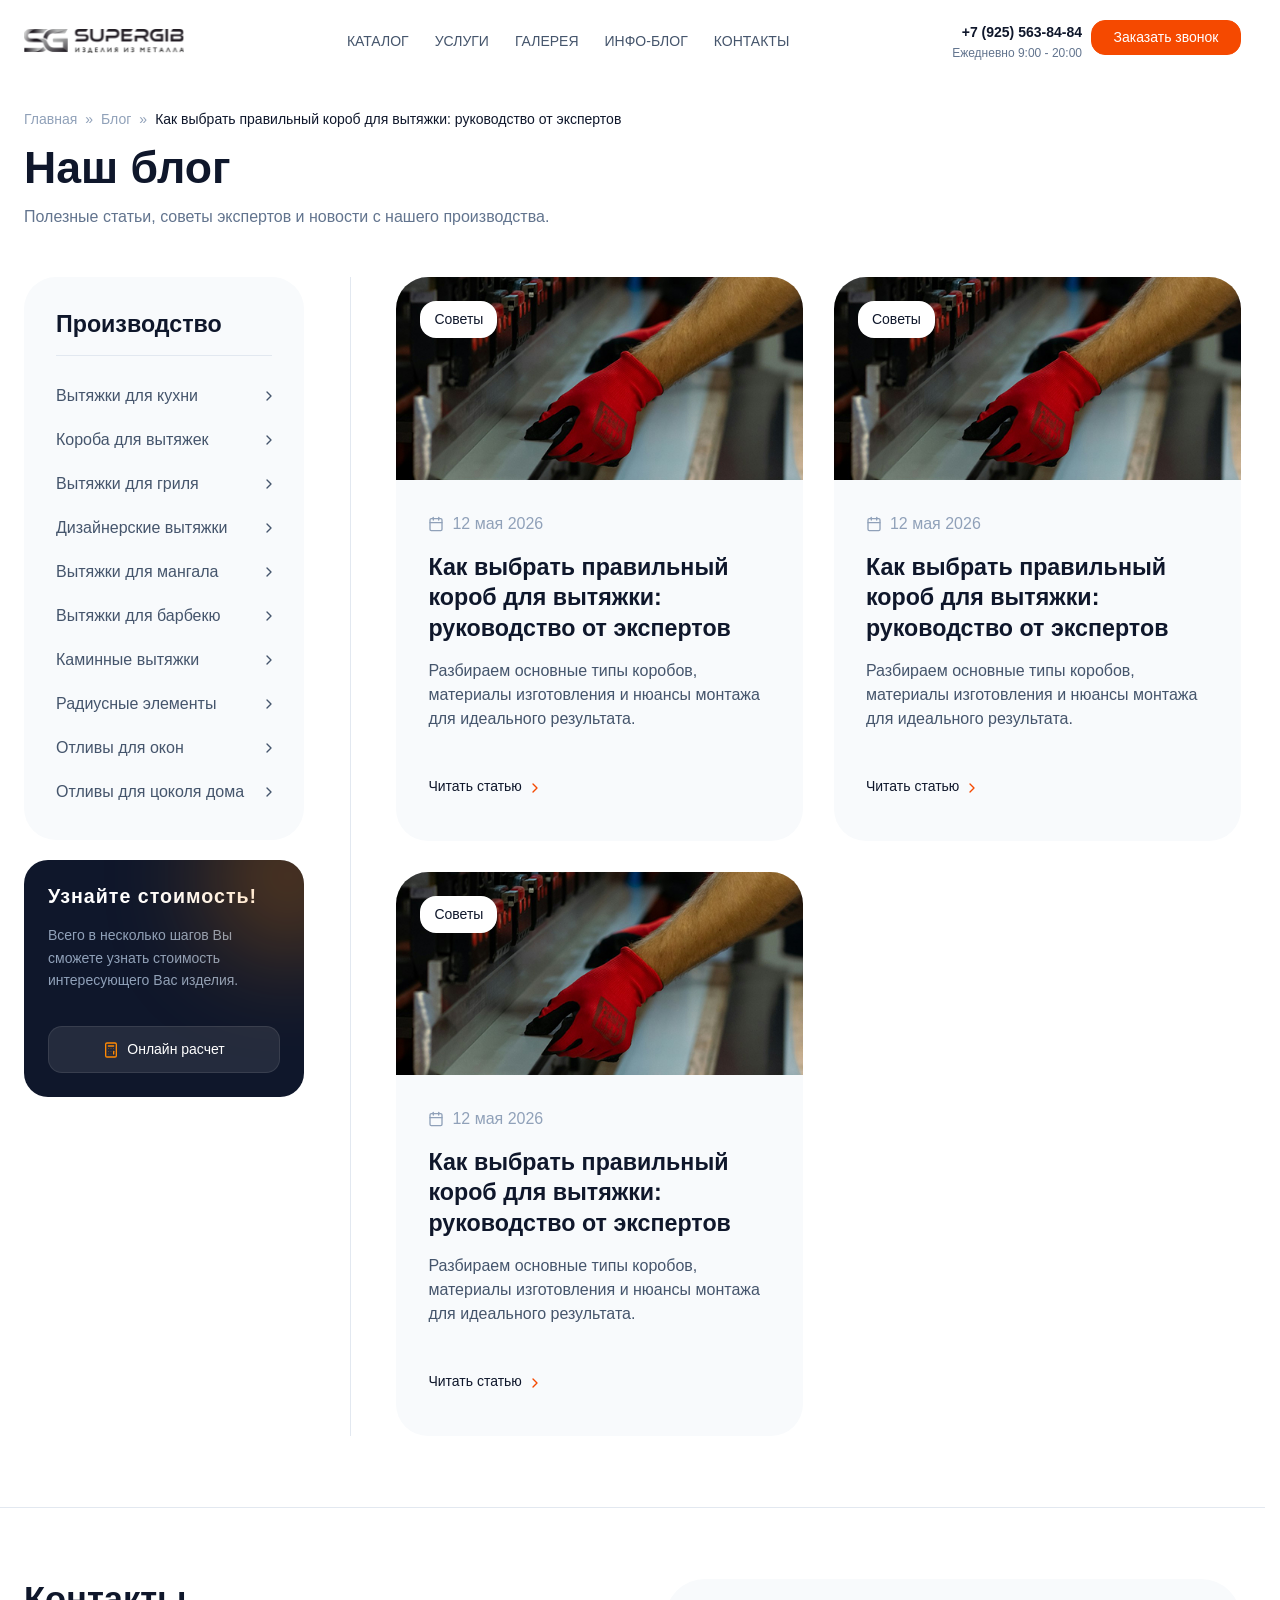
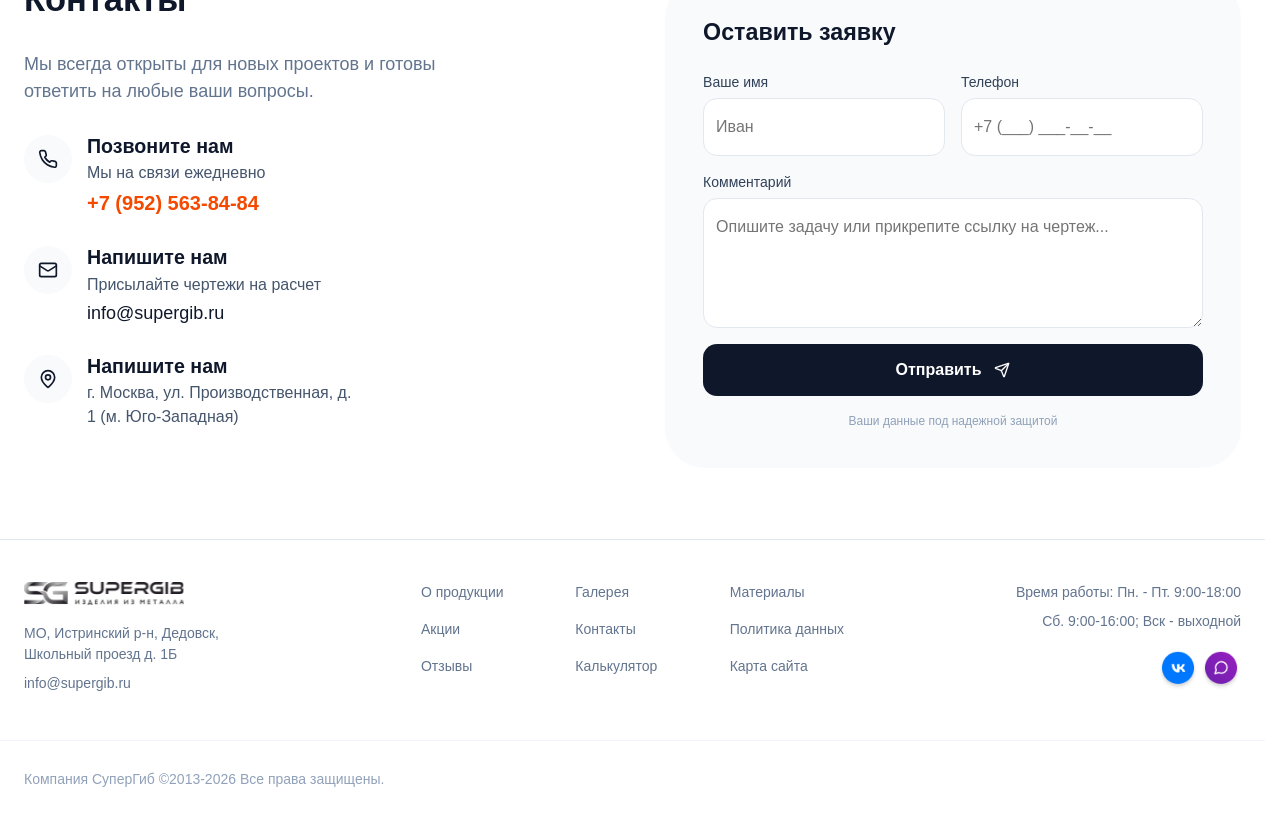
==== commit 84d6bd12: "18.05.26" ====
--- a/blog.html
+++ b/blog.html
@@ -32,21 +32,21 @@
             <nav class="header__menu">
               <ul class="header__menu-list">
                 <li class="header__menu-item">
-                  <a href="./index.html" class="header__menu-link is-active"
-                    >Каталог</a
+                  <a href="/shop.html" class="header__menu-link">Каталог</a>
+                </li>
+                <li class="header__menu-item">
+                  <a href="/service.html" class="header__menu-link">Услуги</a>
+                </li>
+                <li class="header__menu-item">
+                  <a href="/gallary.html" class="header__menu-link">Галерея</a>
+                </li>
+                <li class="header__menu-item">
+                  <a href="/blog.html" class="header__menu-link">Инфо-блог</a>
+                </li>
+                <li class="header__menu-item">
+                  <a href="/contacts.html" class="header__menu-link"
+                    >Контакты</a
                   >
-                </li>
-                <li class="header__menu-item">
-                  <a href="#" class="header__menu-link">Радиусные элементы</a>
-                </li>
-                <li class="header__menu-item">
-                  <a href="#" class="header__menu-link">Вытяжки</a>
-                </li>
-                <li class="header__menu-item">
-                  <a href="#" class="header__menu-link">Короба</a>
-                </li>
-                <li class="header__menu-item">
-                  <a href="#" class="header__menu-link">Отливы</a>
                 </li>
               </ul>
             </nav>
@@ -59,9 +59,13 @@
                   Ежедневно 9:00 - 20:00
                 </div>
               </div>
-              <a href="#" class="header__contact-us-link button button--accent"
-                >Заказать звонок</a
+              <button
+                class="header__contact-us-link button button--accent"
+                type="button"
+                data-modal-open="order-modal"
               >
+                Заказать звонок
+              </button>
             </div>
           </div>
 
@@ -489,7 +493,7 @@
                           />
                           <time datetime="2026-05-12">12 мая 2026</time>
                         </div>
-                        <a class="card__title h4"
+                        <a href="/single-blog.html" class="card__title h4"
                           >Как выбрать правильный короб для вытяжки: руководство
                           от экспертов</a
                         >
@@ -502,7 +506,10 @@
                         </div>
                       </div>
 
-                      <a class="button button--border-none card__link" href="/">
+                      <a
+                        class="button button--border-none card__link"
+                        href="/single-blog.html"
+                      >
                         <span class="button__label">Читать статью</span>
                         <svg
                           width="6"
@@ -541,7 +548,7 @@
                     </div>
                     <div class="card__info">
                       <div class="card__body">
-                        <div class="card__date">
+                        <div class="card__date date">
                           <img
                             src="./icons/date.svg"
                             width="16"
@@ -551,7 +558,7 @@
                           />
                           <time datetime="2026-05-12">12 мая 2026</time>
                         </div>
-                        <a class="card__title h4"
+                        <a href="/single-blog.html" class="card__title h4"
                           >Как выбрать правильный короб для вытяжки: руководство
                           от экспертов</a
                         >
@@ -564,7 +571,10 @@
                         </div>
                       </div>
 
-                      <a class="button button--border-none card__link" href="/">
+                      <a
+                        class="button button--border-none card__link"
+                        href="/single-blog.html"
+                      >
                         <span class="button__label">Читать статью</span>
                         <svg
                           width="6"
@@ -603,7 +613,7 @@
                     </div>
                     <div class="card__info">
                       <div class="card__body">
-                        <div class="card__date">
+                        <div class="card__date date">
                           <img
                             src="./icons/date.svg"
                             width="16"
@@ -613,7 +623,7 @@
                           />
                           <time datetime="2026-05-12">12 мая 2026</time>
                         </div>
-                        <a class="card__title h4"
+                        <a href="/single-blog.html" class="card__title h4"
                           >Как выбрать правильный короб для вытяжки: руководство
                           от экспертов</a
                         >
@@ -626,7 +636,10 @@
                         </div>
                       </div>
 
-                      <a class="button button--border-none card__link" href="/">
+                      <a
+                        class="button button--border-none card__link"
+                        href="/single-blog.html"
+                      >
                         <span class="button__label">Читать статью</span>
                         <svg
                           width="6"
@@ -660,7 +673,7 @@
       <div class="footer__body">
         <div class="footer__body-inner container">
           <div class="footer__info">
-            <h2 class="footer__title">Контакты</h2>
+            <h2 class="footer__title h3" id="contact-footer">Контакты</h2>
             <div class="footer__description">
               <p>
                 Мы всегда открыты для новых проектов и готовы ответить на любые
@@ -741,7 +754,7 @@
               novalidate
             >
               <div class="form__inner">
-                <h2 class="form__title h4">Оставить заявку</h2>
+                <h3 class="form__title h4">Оставить заявку</h3>
 
                 <!-- Два поля в ряд -->
                 <div class="form__row form__row--cols-2">
@@ -809,40 +822,177 @@
       </div>
       <div class="footer__bottom">
         <div class="footer__bottom-inner container">
-          <a href="/" class="footer__logo logo" title="Главная">
-            <img
-              src="./img/logo.svg"
-              alt=""
-              class="logo__image"
-              width="250"
-              height="36"
-            />
-          </a>
-          <div class="footer__bottom-private">
-            <p>© 2026 SUPERGIB. Все права защищены.</p>
-          </div>
-          <div class="footer__bottom-soc1als">
-            <a href="/" class="icon icon--color-gray icon--active">
+          <div class="footer__bottom-info">
+            <a href="/" class="footer__logo logo" title="Главная">
               <img
-                src="./icons/footer/icon-3.svg"
-                alt="Адрес"
-                width="20"
-                height="20"
-                loading="lazy"
+                src="./img/logo.svg"
+                alt=""
+                class="logo__image"
+                width="250"
+                height="36"
               />
             </a>
-            <a href="/" class="icon icon--color-gray icon--active">
-              <img
-                src="./icons/footer/icon-3.svg"
-                alt="Адрес"
-                width="20"
-                height="20"
-                loading="lazy"
-              />
-            </a>
+            <div class="footer__bottom-description">
+              <address class="footer__bottom-address">
+                МО, Истринский р-н, Дедовск, Школьный проезд д. 1Б
+              </address>
+              <a class="footer__bottom-email" href="mailto:info@supergib.ru"
+                >info@supergib.ru</a
+              >
+            </div>
+          </div>
+          <div class="footer__navigation">
+            <div class="footer__navigation-inner">
+              <nav class="footer__navigation-col">
+                <ul class="footer__navigation-list">
+                  <li>
+                    <a href="/" class="footer__navigation-link">О продукции</a>
+                  </li>
+                  <li><a href="/" class="footer__navigation-link">Акции</a></li>
+                  <li>
+                    <a href="/reviews.html" class="footer__navigation-link"
+                      >Отзывы</a
+                    >
+                  </li>
+                </ul>
+              </nav>
+              <nav class="footer__navigation-col">
+                <ul class="footer__navigation-list">
+                  <li>
+                    <a href="/" class="footer__navigation-link">Галерея</a>
+                  </li>
+                  <li>
+                    <a href="/" class="footer__navigation-link">Контакты</a>
+                  </li>
+                  <li>
+                    <a href="/" class="footer__navigation-link">Калькулятор</a>
+                  </li>
+                </ul>
+              </nav>
+              <nav class="footer__navigation-col">
+                <ul class="footer__navigation-list">
+                  <li>
+                    <a href="/" class="footer__navigation-link">Материалы</a>
+                  </li>
+                  <li>
+                    <a href="/" class="footer__navigation-link"
+                      >Политика данных</a
+                    >
+                  </li>
+                  <li>
+                    <a href="/" class="footer__navigation-link">Карта сайта</a>
+                  </li>
+                </ul>
+              </nav>
+            </div>
+          </div>
+          <div class="footer__bottom-time-work">
+            <span>Время работы: Пн. - Пт. 9:00-18:00</span>
+            <span>Сб. 9:00-16:00; Вск - выходной</span>
+            <div class="footer__bottom-soc1als">
+              <a href="/" class="footer__bottom-soc1als-link">
+                <img
+                  class="footer__bottom-soc1als-image"
+                  src="./img/social/vk.png"
+                  width="40"
+                  height="40"
+                  alt=""
+                  loading="lazy"
+                />
+              </a>
+              <a href="/" class="footer__bottom-soc1als-link">
+                <img
+                  class="footer__bottom-soc1als-image"
+                  src="./img/social/max.png"
+                  width="40"
+                  height="40"
+                  alt=""
+                  loading="lazy"
+                />
+              </a>
+            </div>
+          </div>
+        </div>
+        <div class="footer__bottom-extra">
+          <div class="container">
+            <p>Компания СуперГиб ©2013-2026 Все права защищены.</p>
           </div>
         </div>
       </div>
     </footer>
+
+    <!-- Модальное окно -->
+    <div
+      class="modal"
+      id="order-modal"
+      aria-hidden="true"
+      role="dialog"
+      aria-modal="true"
+    >
+      <div class="modal__overlay" data-modal-close></div>
+
+      <div class="modal__window">
+        <button
+          class="modal__close"
+          type="button"
+          aria-label="Закрыть окно"
+          data-modal-close
+        >
+          ✕
+        </button>
+
+        <div class="popup-order">
+          <div class="popup-order__body">
+            <header class="popup-order__header">
+              <h2 class="popup-order__title h4">Индивидуальный заказ</h2>
+
+              <div class="popup-order__description">
+                <p>
+                  Оставьте свои контакты, и наш менеджер свяжется с вами для
+                  уточнения деталей.
+                </p>
+              </div>
+            </header>
+
+            <form class="popup-order__form form" action="/" method="post">
+              <div class="form__group">
+                <label class="form__label" for="popup-name"> Ваше имя </label>
+
+                <input
+                  class="form__input"
+                  id="popup-name"
+                  type="text"
+                  name="name"
+                  placeholder="Иван Иванов"
+                  autocomplete="name"
+                />
+              </div>
+
+              <div class="form__group">
+                <label class="form__label" for="popup-phone">
+                  Ваш телефон
+                </label>
+
+                <input
+                  class="form__input"
+                  id="popup-phone"
+                  type="tel"
+                  name="phone"
+                  placeholder="+7 (___) ___ - __ - __"
+                  autocomplete="tel"
+                />
+              </div>
+
+              <button
+                class="button button--orange popup-order__button"
+                type="submit"
+              >
+                <span class="button__label">Отправить заявку</span>
+              </button>
+            </form>
+          </div>
+        </div>
+      </div>
+    </div>
   </body>
 </html>
--- a/css/main.min.css
+++ b/css/main.min.css
@@ -1 +1 @@
-*,::before,::after{box-sizing:border-box}:where(ul,ol):where([class]){padding-left:0}body,:where(blockquote,figure):where([class]){margin:0}:where(h1,h2,h3,h4,h5,h6,p,ul,ol,dl):where([class]){margin-block:0}:where(dd[class]){margin-left:0}:where(fieldset[class]){margin-left:0;padding:0;border:none}:where(ul[class]){list-style:none}:where(address[class]){font-style:normal}p{--paragraphMarginBottom: 24px;margin-block:0}p:where(:not([class]):not(:last-child)){margin-bottom:var(--paragraphMarginBottom)}img,video{display:block;max-width:100%;height:auto}input,textarea,select,button{font:inherit}html{height:100%;scrollbar-gutter:stable}html,:has(:target){scroll-behavior:smooth}body{min-height:100%;line-height:1.5}a:where([class]){display:inline-flex}button,label{cursor:pointer}:where([fill]:not([fill=none],[fill^=url])){fill:currentColor}:where([stroke]:not([stroke=none],[stroke^=url])){stroke:currentColor}svg *{transition-property:fill,stroke}:where(table){border-collapse:collapse;border-color:currentColor}@media(prefers-reduced-motion: reduce){*,::before,::after{animation-duration:.01ms !important;animation-iteration-count:1 !important;transition-duration:.01ms !important;scroll-behavior:auto !important}}@font-face{font-family:"Inter";src:url("../fonts/Inter-Regular.woff2") format("woff2");font-weight:400;font-style:normal;font-display:swap}@font-face{font-family:"Inter";src:url("../fonts/Inter-Medium.woff2") format("woff2");font-weight:500;font-style:normal;font-display:swap}@font-face{font-family:"Inter";src:url("../fonts/Inter-SemiBold.woff2") format("woff2");font-weight:600;font-style:normal;font-display:swap}@font-face{font-family:"Inter";src:url("../fonts/Inter-Bold.woff2") format("woff2");font-weight:700;font-style:normal;font-display:swap}@font-face{font-family:"Inter";src:url("../fonts//Inter-ExtraBold.woff2") format("woff2");font-weight:800;font-style:normal;font-display:swap}:root{--color-white: #ffffff;--color-accent: #f54900;--color-orange-10: #ca3500;--color-orange-15: #ff6900;--color-orange-25: #ff8904;--color-orange-30: #ffedd4;--color-orange-50: #fff7ed;--color-gray-10: #0f172b;--color-gray-15: #162034;--color-gray-20: #314158;--color-gray-30: #45556c;--color-gray-40: #62748e;--color-gray-50: #90a1b9;--color-gray-70: #e2e8f0;--color-gray-75: #f1f5f9;--color-gray-80: #f8fafc;--border: 0.0625rem solid var(--color-gray-70);--border-light: 0.0625rem solid var(--color-gray-75);--border-dark: 0.0625rem solid var(--color-gray-20);--border-radius-l: 2.5rem;--border-radius-xl: 2rem;--border-radius-m: 1.5rem;--border-radius-s: 1rem;--border-radius-x: 0.875rem;--shadow: 0 0.5rem 0.625rem -0.375rem rgba(0, 0, 0, 0.1), 0 1.25rem 1.5625rem -0.3125rem rgba(0, 0, 0, 0.1);--shadow-light: 0 0.0625rem 0.1875rem 0 rgba(0, 0, 0, 0.1), 0 0.0625rem 0.125rem -0.0625rem rgba(0, 0, 0, 0.1);--shadow-light-hover: 0 0.5rem 0.75rem -0.375rem rgba(0, 0, 0, 0.15), 0 0.625rem 1.25rem -0.3125rem rgba(0, 0, 0, 0.2);--font-family-base: "Inter", sans-serif;--container-width: clamp(80rem, 0rem + 100vw, 93rem);--container-padding-x: 2rem;--section-padding-block: clamp(2rem, 0.9344262295rem + 4.3715846995vw, 5rem);--transition-duration: 0.2s;--transition-duration-longer: 0.4s}@media(width <= 90.06125rem){:root{--container-padding-x: 1.5rem}}@media(width <= 63.99875rem){:root{--container-padding-x: 0.75rem}}.container{max-width:calc(var(--container-width) + var(--container-padding-x)*2);margin-inline:auto;padding-inline:var(--container-padding-x)}.visually-hidden{position:absolute !important;width:1px !important;height:1px !important;margin:-1px !important;border:0 !important;padding:0 !important;white-space:nowrap !important;clip-path:inset(100%) !important;clip:rect(0 0 0 0) !important;overflow:hidden !important}@media(width <= 47.99875rem){.hidden-mobile{display:none !important}}@media(width <= 30.06125rem){.hidden-mobile-s{display:none !important}}@media(width > 47.99875rem){.visible-mobile{display:none !important}}@media(width <= 63.99875rem){.hidden-tablet{display:none !important}}@media(width > 63.99875rem){.visible-tablet{display:none !important}}@media(width <= 90.06125rem){.hidden-laptop{display:none !important}}@media(width > 90.06125rem){.visible-laptop{display:none !important}}.liner-gradient{background:linear-gradient(90deg, var(--color-accent), var(--color-orange-25));-webkit-background-clip:text;-webkit-text-fill-color:rgba(0,0,0,0)}.color-gray{color:var(--color-gray-50)}html.is-lock{overflow:hidden}body{font-size:1rem;display:flex;flex-direction:column;font-family:-apple-system,BlinkMacSystemFont,"Segoe UI","Roboto","Oxygen","Ubuntu","Cantarell",sans-serif;color:var(--color-gray-30);background-color:var(--color-white)}main{flex-grow:1}h1,.h1,h2,.h2,h3,.h3,h4,.h4,h5,.h5,h6,.h6{color:var(--color-gray-10);font-weight:700}h1,.h1{font-size:clamp(3rem,-5.4615384615rem + 10.5769230769vw,4.375rem);font-weight:800;line-height:1}h2,.h2{font-size:clamp(1.875rem,1.4754098361rem + 1.6393442623vw,3rem);line-height:1.15}h3,.h3{font-size:clamp(1.75rem,1.5724043716rem + 0.7285974499vw,2.25rem);line-height:1.2}h4,.h4{font-size:clamp(1.25rem,1.1612021858rem + 0.364298725vw,1.5rem);line-height:1.3}h5,.h5{font-size:clamp(1.125rem,1.0806010929rem + 0.1821493625vw,1.25rem)}h6,.h6{font-size:1rem}a,button,label,input,textarea,select,svg *{transition-duration:var(--transition-duration)}a{color:inherit}@media(any-hover: hover){a:hover{color:var(--color-accent)}}@media(any-hover: none){a:active{color:var(--color-accent)}}a[class]{text-decoration:none}blockquote{margin:0;padding:clamp(0.3125rem,0.2015027322rem + 0.4553734062vw,0.625rem) clamp(0.9375rem,0.8265027322rem + 0.4553734062vw,1.25rem);background-color:rgba(245,73,0,.1);border-left:4px solid var(--color-accent)}:focus-visible{outline:0.125rem dashed var(--color-gray-30);outline-offset:0.25rem;transition-duration:0s !important}.page-header+.section{padding-top:1.25rem}.header,.footer{display:none !important}main>section:not(:last-child){display:none !important}[data-animate]{opacity:0;transform:var(--anim-transform, translateY(0));transition:opacity .6s ease,transform .6s ease}[data-animate].is-animated{opacity:1;transform:translate(0, 0)}[data-animate=fade-up]{--anim-transform: translateY(40px)}[data-animate=fade-down]{--anim-transform: translateY(-40px)}[data-animate=fade-left]{--anim-transform: translateX(-40px)}[data-animate=fade-right]{--anim-transform: translateX(40px)}@media(width <= 47.99875rem){[data-animate]{--anim-transform: translateY(40px);transition-duration:.5s}}.icon{--size: 3rem;display:inline-flex;justify-content:center;align-items:center;-moz-column-gap:0.625rem;column-gap:0.625rem;background-color:var(--color-orange-50);border-radius:50%;padding:0.3125rem;aspect-ratio:1;transition-duration:var(--transition-duration);will-change:transform;width:var(--size);height:var(--size)}.icon--width-32{--size: 2rem}.icon--width-36{--size: 2.25rem}.icon--width-40{--size: 2.5rem}.icon--width-48{--size: 3rem}.icon--width-56{--size: 3.5rem}.icon--width-80{--size: clamp(4rem, 3.6448087432rem + 1.4571948998vw, 5rem)}.icon--button{color:var(--color-gray-50);border:var(--border)}.icon--button svg{width:1rem;height:1rem}@media(any-hover: hover){.icon--button:hover{border-color:var(--color-accent);color:var(--color-accent)}}@media(any-hover: none){.icon--button:active{border-color:var(--color-accent);color:var(--color-accent)}}.icon--color-gray{background-color:var(--color-gray-80)}.icon--color-white{background-color:var(--color-white)}.icon--color-dark{background-color:var(--color-gray-10)}.icon--color-dark-lite{background-color:var(--color-gray-20)}.icon--color-transparent{--size: 1.25rem;background-color:rgba(0,0,0,0);padding:0;margin-right:0.5rem}@media(any-hover: hover){.icon--active:hover{background-color:var(--color-orange-30)}}@media(any-hover: none){.icon--active:active{background-color:var(--color-orange-30)}}.icon--cub{border-radius:var(--border-radius-s)}.icon--shadow{box-shadow:var(--shadow-light)}.icon__img{flex-shrink:0}.icon--card{width:1.25rem;height:1.875rem;fill:none;stroke-width:2;stroke-linecap:round;stroke-linejoin:round;transition:stroke var(--transition-duration)}.logo{max-width:clamp(10rem,-24.6153846154rem + 43.2692307692vw,15.625rem)}.button{--sizeIcon: 1rem;display:inline-flex;justify-content:center;align-items:center;-moz-column-gap:0.5rem;column-gap:0.5rem;align-self:start;min-width:9.375rem;font-size:clamp(1rem,0.9556010929rem + 0.1821493625vw,1.125rem);font-weight:500;padding:clamp(0.75rem,-0.0192307692rem + 0.9615384615vw,0.875rem) clamp(1.75rem,0.2115384615rem + 1.9230769231vw,2rem);color:var(--color-gray-10);background-color:var(--color-white);white-space:nowrap;border:var(--border);border-radius:var(--border-radius-x);cursor:pointer}@media(width <= 30.06125rem){.button{width:100%}}@media(any-hover: hover){.button:hover{color:var(--color-accent);background-color:var(--color-gray-80)}.button:hover .button__icon--white{color:var(--color-gray-20)}}@media(any-hover: none){.button:active{color:var(--color-accent);background-color:var(--color-gray-80)}.button:active .button__icon--white{color:var(--color-gray-20)}}.button__icon{width:var(--sizeIcon);height:var(--sizeIcon);color:var(--color-gray-10);transition-duration:var(--transition-duration)}.button__icon--accent{color:var(--color-orange-25)}.button__icon--white{color:var(--color-gray-50)}.button--banner{font-size:1rem;font-weight:500;padding:clamp(0.5rem,-0.2692307692rem + 0.9615384615vw,0.625rem) clamp(1.625rem,0.0865384615rem + 1.9230769231vw,1.875rem)}.button--accent{color:var(--color-white);background-color:var(--color-accent);border-color:var(--color-accent)}@media(any-hover: hover){.button--accent:hover{color:var(--color-white);background-color:var(--color-orange-10)}}@media(any-hover: none){.button--accent:active{color:var(--color-white);background-color:var(--color-orange-10)}}.button--orange{color:var(--color-white);background-color:var(--color-orange-25);border-color:var(--color-orange-25)}@media(any-hover: hover){.button--orange:hover{color:var(--color-white);background-color:var(--color-orange-15);border-color:var(--color-orange-15)}}@media(any-hover: none){.button--orange:active{color:var(--color-white);background-color:var(--color-orange-15);border-color:var(--color-orange-15)}}.button--border-none{--sizeIcon: 0.625rem;border:none;padding-left:0;background-color:rgba(0,0,0,0)}.button--border-none .button__icon{color:var(--color-accent);margin-top:0.15625rem}.button--opacity-white{color:var(--color-white);font-size:0.875rem;font-weight:400;background-color:rgba(225,225,225,.1);border-color:rgba(225,225,225,.1)}@media(any-hover: hover){.button--opacity-white:hover{color:var(--color-white);background-color:rgba(225,225,225,.2)}}@media(any-hover: none){.button--opacity-white:active{color:var(--color-white);background-color:rgba(225,225,225,.2)}}.button--white{color:var(--color-gray-50);background-color:var(--color-white);border-color:var(--color-white);font-size:0.875rem}@media(any-hover: hover){.button--white:hover{color:var(--color-gray-20);background-color:var(--color-gray-80)}}@media(any-hover: none){.button--white:active{color:var(--color-gray-20);background-color:var(--color-gray-80)}}.button--gray{color:var(--color-white);background-color:var(--color-gray-10)}@media(any-hover: hover){.button--gray:hover{color:var(--color-white);background-color:var(--color-gray-20)}}@media(any-hover: none){.button--gray:active{color:var(--color-white);background-color:var(--color-gray-20)}}.button--product-card{display:flex;align-items:center;-moz-column-gap:0.3125rem;column-gap:0.3125rem;font-size:0.875rem;padding:clamp(0.5rem,-0.2692307692rem + 0.9615384615vw,0.625rem) clamp(1.625rem,0.0865384615rem + 1.9230769231vw,1.875rem)}@media(any-hover: hover){.button--product-card:hover{background-color:var(--color-orange-25);border-color:var(--color-orange-25);color:var(--color-white)}}@media(any-hover: none){.button--product-card:active{background-color:var(--color-orange-25);border-color:var(--color-orange-25);color:var(--color-white)}}.button--phone{width:2.5rem;height:2.5rem;display:flex;justify-content:center;align-items:center;display:none;min-width:unset;border-radius:50%;padding:0.3125rem !important}@media(width <= 30.06125rem){.button--phone{display:flex}}.button--phone img{width:1.25rem;height:1.25rem}@media(any-hover: hover){.button--phone:hover{background-color:var(--color-accent);border-color:var(--color-accent);scale:1.1}}@media(any-hover: none){.button--phone:active{background-color:var(--color-accent);border-color:var(--color-accent);scale:1.1}}.burger-button{width:2.75rem;height:2.75rem;display:inline-flex;justify-content:center;align-items:center;padding:0;border:none;background-color:rgba(0,0,0,0);z-index:100}.burger-button.is-active .burger-button__line{stroke-dasharray:90 207;stroke-dashoffset:-134}.burger-button.is-active .burger-button__line--2{stroke-dasharray:1 60;stroke-dashoffset:-30}.burger-button:not(.is-active) .burger-button__line--3{stroke-dasharray:30 207;stroke-dashoffset:-30}.burger-button__line{fill:none;stroke:#000;stroke-width:6;stroke-linecap:round;stroke-dasharray:60 207;transition:stroke-dasharray .4s cubic-bezier(0.4, 0, 0.2, 1),stroke-dashoffset .4s cubic-bezier(0.4, 0, 0.2, 1)}.burger-button__line--2{stroke-dasharray:60 60}.header{--headerPaddingBlock: 1.25rem;position:sticky;z-index:100;top:0;animation-name:scrolling-header;animation-fill-mode:both;animation-timeline:scroll();animation-range:6.25rem 12.5rem}@keyframes scrolling-header{to{box-shadow:0 0 1rem 0 var(--color-gray-50);--headerPaddingBlock: 0.625rem}}.header__body{padding-block:var(--headerPaddingBlock);background-color:var(--color-white);transition-duration:var(--transition-duration)}@media(width <= 47.99875rem){.header__body{--headerPaddingBlock: 0.625rem}}.header__body-inner{display:flex;justify-content:space-between;align-items:center;-moz-column-gap:1rem;column-gap:1rem}@media(width > 63.99875rem){.header__overlay{display:contents}}@media(width <= 63.99875rem){.header__overlay{position:fixed;inset:0;display:flex;flex-direction:column;justify-content:center;row-gap:3rem;padding:1rem;background-color:var(--color-white);transition-duration:var(--transition-duration)}.header__overlay:not(.is-active){opacity:0;visibility:hidden;translate:100%}}@media(width <= 63.99875rem){.header__menu{overflow-y:auto}}.header__menu-list{display:flex;align-items:center;-moz-column-gap:0.125rem;column-gap:0.125rem}@media(width <= 63.99875rem){.header__menu-list{flex-direction:column;row-gap:0.625rem}}.header__menu-link{padding:0.625rem 1.25rem;font-size:0.875rem;font-weight:500;color:var(--color-gray-30)}@media(width <= 90.06125rem){.header__menu-link{padding:0.5rem 0.75rem}}.header__menu-link.is-active{color:var(--color-gray-10);pointer-events:none}.header__action{display:flex;align-items:center;-moz-column-gap:0.5625rem;column-gap:0.5625rem}@media(width <= 63.99875rem){.header__action{display:flex;flex-direction:column;row-gap:0.75rem;align-self:center}}.header__action-info{text-align:right}@media(width <= 63.99875rem){.header__action-info{display:none}}@media(width <= 63.99875rem){.header__action-info{display:flex;flex-direction:column}}.header__action-phone{color:var(--color-gray-10);font-size:clamp(0.875rem,0.1057692308rem + 0.9615384615vw,1rem);font-weight:700}.header__action-time-work{color:var(--color-gray-40);font-size:0.75rem}.header__contact-us-link{font-size:0.875rem;padding:clamp(0.375rem,-0.3942307692rem + 0.9615384615vw,0.5rem) clamp(1rem,4.0769230769rem + -3.8461538462vw,0.5rem)}@media(width <= 63.99875rem){.header__contact-us-link{padding:0.75rem 1.25rem;max-width:13.75rem;align-self:center}}.header__mob-action{display:flex;-moz-column-gap:1.25rem;column-gap:1.25rem}.header__action-phone--logo{display:none}@media(width <= 63.99875rem){.header__action-phone--logo{display:block}}@media(width <= 30.06125rem){.header__action-phone--logo{display:none}}.footer{border-top:var(--border);padding-top:var(--section-padding-block);display:grid;row-gap:var(--section-padding-block)}.footer__body-inner{display:grid;grid-template-columns:repeat(2, 1fr);-moz-column-gap:4.0625rem;column-gap:4.0625rem}@media(width <= 63.99875rem){.footer__body-inner{grid-template-columns:1fr;row-gap:2.5rem}}.footer__info{display:flex;flex-direction:column;row-gap:1.875rem}.footer__description{max-width:28.125rem;font-size:18px;color:var(--color-gray-40)}.footer__contact-list{display:grid;row-gap:clamp(1.25rem,1.0280054645rem + 0.9107468124vw,1.875rem)}.footer__contact-item{display:flex;-moz-column-gap:0.9375rem;column-gap:0.9375rem}.footer__contact-item-phone{font-size:1.25rem;font-weight:700;color:var(--color-accent)}@media(any-hover: hover){.footer__contact-item-phone:hover{color:var(--color-orange-10)}}@media(any-hover: none){.footer__contact-item-phone:active{color:var(--color-orange-10)}}.footer__contact-item-email{font-weight:500;font-size:1.125rem;color:var(--color-gray-10)}.footer__contact-item-description,.footer__contact-item-adress{max-width:16.875rem}.footer__contact-item-info{display:grid;row-gap:0.1875rem}.footer__bottom{border-top:var(--border);padding-block:clamp(1.875rem,1.5420081967rem + 1.3661202186vw,2.8125rem)}.footer__bottom-inner{display:flex;align-items:center;justify-content:space-between}@media(width <= 47.99875rem){.footer__bottom-inner{flex-direction:column;text-align:center;row-gap:1.25rem}}.footer__bottom-private{font-size:0.875rem;color:var(--color-gray-50)}.footer__bottom-soc1als{display:flex;-moz-column-gap:0.9375rem;column-gap:0.9375rem}.hero{background:linear-gradient(115deg, var(--color-white) 50%, var(--color-gray-80) 50%)}@media(width <= 47.99875rem){.hero{min-height:40rem}}.hero__inner{display:grid;grid-template-columns:repeat(2, 1fr);-moz-column-gap:5rem;column-gap:5rem;padding-top:clamp(2.5rem,-12.8846153846rem + 19.2307692308vw,5rem);padding-bottom:clamp(4.375rem,3.2650273224rem + 4.5537340619vw,7.5rem)}@media(width <= 63.99875rem){.hero__inner{grid-template-columns:1fr;row-gap:2.8125rem}}.hero__body{display:flex;flex-direction:column;row-gap:2.1875rem;justify-content:center}@media(width <= 63.99875rem){.hero__body{max-width:32.5rem;margin:0 auto}}.hero__description{font-size:1.25rem;max-width:32.5rem}.hero__action{display:flex;gap:1rem;flex-wrap:wrap}.hero__img-block{position:relative}@media(width <= 63.99875rem){.hero__img-block{margin:0 auto}}.hero__img{border-radius:var(--border-radius-m);box-shadow:var(--shadow);overflow:hidden;height:43.75rem;-o-object-fit:cover;object-fit:cover}@media(width <= 63.99875rem){.hero__img{max-height:21.875rem;aspect-ratio:1/1}}.hero__img-block-info{position:absolute;left:-2.1875rem;top:calc(100% + -6.25rem);display:flex;-moz-column-gap:1.25rem;column-gap:1.25rem;background-color:var(--color-white);padding:clamp(0.9375rem,0.7155054645rem + 0.9107468124vw,1.5625rem);max-width:21.875rem;border-radius:var(--border-radius-s);box-shadow:var(--shadow)}@media(width <= 63.99875rem){.hero__img-block-info{left:0;right:0;bottom:-1.875rem;margin:auto}}.hero__img-block-text{display:grid;font-size:0.875rem;row-gap:0.25rem}.badge{display:flex;-moz-column-gap:0.5rem;column-gap:0.5rem;align-items:center;align-self:start;justify-self:start;padding:0.3125rem 0.75rem;color:var(--color-accent);font-size:0.875rem;font-weight:600;border:0.0625rem solid var(--color-orange-30);border-radius:var(--border-radius-m);background-color:rgba(245,73,0,.2)}.badge--dark{border:none}.badge--gray{border:none;background-color:var(--color-gray-75);border-radius:var(--border-radius-s);color:var(--color-gray-30)}.badge--white{border:none;background-color:var(--color-white);border-radius:var(--border-radius-s);color:var(--color-gray-10);padding:0.5rem 0.875rem;font-weight:500}.badge--circl::before{content:"";width:0.5rem;height:0.5rem;border-radius:var(--border-radius-l);background-color:var(--color-accent)}.metrics__list{display:flex;align-items:center;gap:clamp(0.9375rem,0.6045081967rem + 1.3661202186vw,1.875rem)}.metrics__item{display:flex;align-items:center;-moz-column-gap:0.5rem;column-gap:0.5rem}.metrics__nums{width:2.5rem;height:2.5rem;display:flex;justify-content:center;align-items:center;font-size:0.875rem;font-weight:700;color:var(--color-gray-10);background-color:var(--color-gray-70);border-radius:var(--border-radius-l)}.metrics__text{font-size:0.875rem;font-weight:500px;color:var(--color-gray-40)}.form{padding:clamp(1.875rem,1.6530054645rem + 0.9107468124vw,2.5rem);background-color:var(--color-gray-80);border-radius:var(--border-radius-l)}@media(width <= 63.99875rem){.form{border-radius:var(--border-radius-m)}}@media(width <= 47.99875rem){.form{border-radius:var(--border-radius-s)}}.form__inner{display:grid;row-gap:1rem}.form__title{margin-bottom:0.5rem}.form__row{--column: 1;display:grid;grid-template-columns:repeat(var(--column), 1fr)}.form__row--cols-2{--column: 2;-moz-column-gap:1rem;column-gap:1rem}@media(width <= 47.99875rem){.form__row--cols-2{--column: 1;row-gap:1rem}}.form__field{display:grid;row-gap:0.3125rem}.form__group{display:grid;row-gap:0.5rem}.form__label{font-size:0.875rem;font-weight:500;color:var(--color-gray-20)}.form__input,.form__textarea{border:var(--border);border-radius:var(--border-radius-x);padding:1rem 0.75rem}.form__textarea{width:100%}.form__submit{display:flex;align-items:center;justify-content:center;-moz-column-gap:0.8125rem;column-gap:0.8125rem;flex-wrap:nowrap;background-color:var(--color-gray-10);color:var(--color-white);font-weight:700;font-size:clamp(1rem,0.2307692308rem + 0.9615384615vw,1.125rem);border:none;width:100%;border-radius:var(--border-radius-x);padding-block:0.875rem}@media(any-hover: hover){.form__submit:hover{background-color:var(--color-gray-20)}}@media(any-hover: none){.form__submit:active{background-color:var(--color-gray-20)}}.form__privacy{color:var(--color-gray-50);font-size:0.75rem;text-align:center}.section{padding-block:var(--section-padding-block)}.section--page-first{padding-top:0}.section__header{margin-bottom:clamp(1.625rem,-6.8365384615rem + 10.5769230769vw,3rem)}.section__header:has(.section__actions){display:flex;justify-content:space-between;gap:1rem;flex-wrap:wrap}.section__header--center{text-align:center}.section__header--center .section__head{row-gap:clamp(0.875rem,-0.6634615385rem + 1.9230769231vw,1.125rem)}.section__head{display:grid;row-gap:0.5rem;align-items:end}.section__sub-title{display:flex;align-items:center;text-transform:uppercase;font-size:0.875rem;font-weight:700;color:var(--color-accent)}.section__sub-title--gray{color:var(--color-gray-40)}.section__sub-title--padding-bottom-20{padding-bottom:1.25rem}.section__description{font-size:1.125rem;color:var(--color-gray-40)}.section__actions{align-self:end}.section__link{display:flex;align-items:center;-moz-column-gap:0.3125rem;column-gap:0.3125rem;color:var(--color-gray-40)}.section__link::after{width:1.25rem;height:1.25rem;content:"";background-image:url("../../icons/arrow-right.svg");background-repeat:no-repeat}.card-category{display:grid;align-items:center}.card-category__image-wrapper{position:relative;border-radius:var(--border-radius-s);overflow:hidden;margin-bottom:1rem}.card-category__arrow{position:absolute;right:0.9375rem;bottom:-3.4375rem;opacity:0;transition:bottom var(--transition-duration-longer) ease,opacity var(--transition-duration-longer) ease,filter var(--transition-duration-longer) ease}@media(any-hover: hover){.card-category:hover .card-category__image{transform:scale(1.05);filter:brightness(85%)}.card-category:hover .card-category__title{color:var(--color-accent)}.card-category:hover .card-category__arrow{bottom:0.9375rem;opacity:1}}@media(any-hover: none){.card-category:active .card-category__image{transform:scale(1.05);filter:brightness(85%)}.card-category:active .card-category__title{color:var(--color-accent)}.card-category:active .card-category__arrow{bottom:0.9375rem;opacity:1}}.card-category__image{border-radius:var(--border-radius-s);width:100%;height:auto;display:block;-o-object-fit:cover;object-fit:cover;transition:transform var(--transition-duration-longer) ease,filter var(--transition-duration-longer) ease}@media(width <= 63.99875rem){.card-category__image{height:21.875rem}}@media(width <= 47.99875rem){.card-category__image{height:auto;aspect-ratio:2/1.5}}.card-category__title{margin-bottom:0.25rem;transition-duration:var(--transition-duration-longer)}.card-category__description{font-size:0.875rem;color:var(--color-gray-40)}.grid{--cols: 1;display:grid;grid-template-columns:repeat(var(--cols), 1fr);gap:clamp(1.25rem,-0.6730769231rem + 2.4038461538vw,1.5625rem)}.grid--cols-2{--cols: 2}@media(width <= 47.99875rem){.grid--cols-2{--cols: 1}}.grid--cols-3{--cols: 3}@media(width <= 63.99875rem){.grid--cols-3{--cols: 2}.grid--cols-3 .grid__item:nth-child(odd):last-child{grid-column:-1/1}}@media(width <= 47.99875rem){.grid--cols-3{--cols: 2}}@media(width <= 30.06125rem){.grid--cols-3{--cols: 1}}.grid--cols-4{--cols: 4}@media(width <= 63.99875rem){.grid--cols-4{--cols: 2}}@media(width <= 30.06125rem){.grid--cols-4{--cols: 1}}.profil__inner{display:grid;grid-template-columns:repeat(2, 1fr);-moz-column-gap:clamp(3.75rem,-3.9423076923rem + 9.6153846154vw,5rem);column-gap:clamp(3.75rem,-3.9423076923rem + 9.6153846154vw,5rem)}@media(width <= 63.99875rem){.profil__inner{grid-template-columns:1fr;row-gap:3.75rem}}.profil__block-photo{display:flex;align-items:center;justify-content:center;min-width:0}@media(width <= 63.99875rem){.profil__block-photo{order:1}}@media(width <= 47.99875rem){.profil__block-photo{display:none}}.profil__body{max-width:36rem}@media(width <= 63.99875rem){.profil__body{max-width:48rem}}.profil__wrap-image{display:grid;grid-template-columns:repeat(2, 1fr);align-items:center;-moz-column-gap:1rem;column-gap:1rem;justify-content:center}.profil__wrap-image>:last-child{margin-top:3.125rem}.profil__wrap-image>:first-child{align-self:start}.profil__image{height:16rem;max-width:100%;-o-object-fit:cover;object-fit:cover;border-radius:var(--border-radius-m);box-shadow:var(--shadow)}.profil__content{padding:1.5625rem 0 2.5rem}.list{display:grid;row-gap:1rem}.list__item{display:flex;-moz-column-gap:1rem;column-gap:1rem;align-items:center;color:var(--color-gray-10);font-size:clamp(1rem,0.9556010929rem + 0.1821493625vw,1.125rem);font-weight:500}.list__item svg{stroke:var(--color-accent)}@media(any-hover: hover){.list__item:hover .icon{background-color:var(--color-accent);transition-duration:var(--transition-duration)}.list__item:hover svg{stroke:var(--color-white)}}@media(any-hover: none){.list__item:active .icon{background-color:var(--color-accent);transition-duration:var(--transition-duration)}.list__item:active svg{stroke:var(--color-white)}}.catalog__list{display:grid;gap:1.5rem;gap:clamp(0.75rem,0.4836065574rem + 1.0928961749vw,1.5rem);grid-template-areas:"bl-1 bl-1 bl-2" "bl-3 bl-4 bl-4"}@media(width <= 63.99875rem){.catalog__list{grid-template-areas:unset;grid-template-columns:repeat(2, 1fr)}}@media(width <= 47.99875rem){.catalog__list{grid-template-columns:1fr}}.catalog__item{overflow:hidden;position:relative}.catalog__item::after{content:"";position:absolute;inset:0;background-image:inherit;background-size:cover;background-position:center;transition-duration:var(--transition-duration-longer);z-index:0;will-change:transform}.catalog__item::before{content:"";position:absolute;pointer-events:none;inset:0;background:rgba(0,0,0,.4);z-index:1}@media(any-hover: hover){.catalog__item:hover .catalog__arrow{top:0.9375rem;opacity:1}.catalog__item:hover::after{transform:scale(1.1)}.catalog__item:hover .catalog__link{bottom:0}.catalog__item:hover .catalog__description{opacity:1;transition-delay:.2s}}@media(any-hover: none){.catalog__item:active .catalog__arrow{top:0.9375rem;opacity:1}.catalog__item:active::after{transform:scale(1.1)}.catalog__item:active .catalog__link{bottom:0}.catalog__item:active .catalog__description{opacity:1;transition-delay:.2s}}.catalog .catalog__item:not(:hover) .catalog__link,.catalog .catalog__item:not(:hover) .catalog__arrow{transition-delay:.2s}.catalog__link{position:absolute;inset:0;display:flex;flex-direction:column;justify-content:flex-end;padding:1.875rem;z-index:2}@media(width > 47.99875rem){.catalog__link{bottom:-3.125rem}}.catalog__link>*{position:relative;z-index:3}.catalog__sub-title{text-transform:uppercase;font-size:clamp(1.125rem,0.3557692308rem + 0.9615384615vw,1.25rem);font-size:0.875rem;font-weight:500;color:var(--color-orange-25)}.catalog__title{color:var(--color-white);padding-block:0.5rem}.catalog__description{max-width:31.25rem;color:var(--color-gray-70)}@media(width > 47.99875rem){.catalog__description{opacity:0;transition:opacity var(--transition-duration-longer) ease}}.catalog__item-bl-1{grid-area:bl-1}.catalog__item-bl-2{grid-area:bl-2}.catalog__item-bl-3{grid-area:bl-3}.catalog__item-bl-4{grid-area:bl-4}.catalog__item-bl-1,.catalog__item-bl-2,.catalog__item-bl-3,.catalog__item-bl-4{border-radius:var(--border-radius-m);background-position:center;background-size:cover;background-repeat:no-repeat;box-shadow:var(--shadow)}@media(width <= 63.99875rem){.catalog__item-bl-1,.catalog__item-bl-2,.catalog__item-bl-3,.catalog__item-bl-4{grid-area:unset}}.catalog__item-bl-1,.catalog__item-bl-2,.catalog__item-bl-3{height:25rem}@media(width <= 47.99875rem){.catalog__item-bl-1,.catalog__item-bl-2,.catalog__item-bl-3{height:15.625rem}}.catalog__item-bl-4{height:18.75rem}.catalog__item-bl-4 .catalog__link{bottom:-1.25rem}@media(width <= 63.99875rem){.catalog__item-bl-4 .catalog__link{bottom:-3.125rem}}@media(width <= 47.99875rem){.catalog__item-bl-4 .catalog__link{bottom:0}}@media(width <= 47.99875rem){.catalog__item-bl-4{height:15.625rem}}.catalog__arrow{position:absolute;right:0.9375rem;top:-3.4375rem;z-index:5;opacity:0;transition:top var(--transition-duration-longer) ease,opacity var(--transition-duration-longer) ease}.advantages{margin-top:clamp(2.5rem,1.9450136612rem + 2.276867031vw,4.0625rem)}.advantages-card{height:100%;border:var(--border-light);border-radius:var(--border-radius-m);padding:clamp(1.25rem,-3.75rem + 6.25vw,2.0625rem);box-shadow:var(--shadow-light);transition-duration:var(--transition-duration)}@media(any-hover: hover){.advantages-card:hover{box-shadow:var(--shadow-light-hover);transition-duration:var(--transition-duration)}.advantages-card:hover .advantages-card__icon{scale:1.1}}@media(any-hover: none){.advantages-card:active{box-shadow:var(--shadow-light-hover);transition-duration:var(--transition-duration)}.advantages-card:active .advantages-card__icon{scale:1.1}}.advantages-card--dark{background-color:rgba(49,65,88,.2);backdrop-filter:blur(0.3125rem);border:var(--border-dark);box-shadow:none}.advantages-card--dark .advantages-card__description{color:var(--color-gray-50)}@media(any-hover: hover){.advantages-card--dark:hover{border-color:var(--color-orange-25)}}@media(any-hover: none){.advantages-card--dark:active{border-color:var(--color-orange-25)}}.advantages-card--dark .advantages-card__title{color:var(--color-white)}.advantages-card__icon{margin-bottom:clamp(1.25rem,-0.2884615385rem + 1.9230769231vw,1.5rem)}.advantages-card__title{margin-bottom:clamp(0.625rem,-0.1442307692rem + 0.9615384615vw,0.75rem)}.advantages-card__description{color:var(--color-gray-40)}.cooperation{background:linear-gradient(115deg, var(--color-gray-10) 60%, var(--color-gray-15) 40%);color:var(--color-white);padding:clamp(2rem,1.2896174863rem + 2.9143897996vw,4rem);background-color:var(--color-gray-10);border-radius:var(--border-radius-l)}@media(width <= 47.99875rem){.cooperation{border-radius:var(--border-radius-m)}}.cooperation__inner{display:grid;align-items:center;grid-template-columns:repeat(2, 1fr);-moz-column-gap:clamp(1.875rem,-5.0480769231rem + 8.6538461538vw,3rem);column-gap:clamp(1.875rem,-5.0480769231rem + 8.6538461538vw,3rem)}@media(width <= 63.99875rem){.cooperation__inner{grid-template-columns:1fr;row-gap:clamp(1.875rem,1.4754098361rem + 1.6393442623vw,3rem)}}.cooperation__info{display:flex;flex-direction:column;row-gap:clamp(1.25rem,1.1168032787rem + 0.5464480874vw,1.625rem)}.cooperation__description{margin-bottom:0.5rem;color:var(--color-gray-50)}.cooperation__title{color:var(--color-white)}.guide__inner{display:grid;grid-template-columns:30% auto;-moz-column-gap:clamp(3.75rem,-3.9423076923rem + 9.6153846154vw,5rem);column-gap:clamp(3.75rem,-3.9423076923rem + 9.6153846154vw,5rem)}@media(width <= 63.99875rem){.guide__inner{grid-template-columns:1fr;row-gap:3.125rem}}.aside__inner{display:block}.aside__inner>*:not(:last-child){margin-bottom:clamp(1.25rem,-6.4423076923rem + 9.6153846154vw,2.5rem)}.aside__inner--sticky{position:sticky;top:4.375rem}@media(width <= 63.99875rem){.aside__inner--sticky{position:unset}}.aside__image-banner{height:25rem;border-radius:var(--border-radius-xl);overflow:hidden}.aside__image-banner img{width:100%;height:100%;display:block;-o-object-fit:cover;object-fit:cover;-o-object-position:center center;object-position:center center}@media(width <= 63.99875rem){.aside__image-banner{height:20rem;border-radius:var(--border-radius-m)}}@media(width <= 47.99875rem){.aside__image-banner{height:16.25rem}}.aside__card{position:relative;display:flex;flex-direction:column;row-gap:1.25rem;overflow:hidden;padding:clamp(1.5rem,-1.5769230769rem + 3.8461538462vw,2rem)}@media(width <= 47.99875rem){.aside__card--mini{padding:0.5rem 1rem}}.aside__card--center{text-align:center}.aside__card--decor::after{width:8rem;height:8rem;content:"";position:absolute;pointer-events:none;bottom:calc(100% - 5rem);left:calc(100% - 5rem);border-radius:50%;opacity:.5;background:var(--color-orange-25);filter:blur(3.75rem);transition-duration:var(--transition-duration-longer)}.aside__card--decor:hover::after{opacity:.8}.aside__card--dark{padding:clamp(1.75rem,0.2115384615rem + 1.9230769231vw,2rem);background-color:var(--color-gray-10);color:var(--color-white);border-radius:var(--border-radius-m);align-self:start}.aside__card--dark h2,.aside__card--dark h3{color:var(--color-white)}.aside__card--banner-dark{background-color:var(--color-gray-10);color:var(--color-gray-50);border-radius:var(--border-radius-m);align-self:start}.aside__card--banner-dark h2,.aside__card--banner-dark h3{color:var(--color-white)}.aside__card--banner-orange{background-color:var(--color-orange-15);color:var(--color-white);border-radius:var(--border-radius-m);align-self:start}.aside__card--banner-orange h2,.aside__card--banner-orange h3{color:var(--color-white)}.stat{display:grid;row-gap:clamp(0.3125rem,0.2015027322rem + 0.4553734062vw,0.625rem);margin-bottom:clamp(1.25rem,1.1612021858rem + 0.364298725vw,1.5rem)}.stat__value{font-size:clamp(1.875rem,1.4754098361rem + 1.6393442623vw,3rem);font-weight:700;line-height:1;color:var(--color-accent)}.stat__text{font-size:clamp(1rem,0.9112021858rem + 0.364298725vw,1.25rem);font-weight:500;color:var(--color-white)}.features{display:grid;row-gap:clamp(1rem,0.8224043716rem + 0.7285974499vw,1.5rem)}.features__item{display:flex;-moz-column-gap:clamp(1.375rem,1.2418032787rem + 0.5464480874vw,1.75rem);column-gap:clamp(1.375rem,1.2418032787rem + 0.5464480874vw,1.75rem);align-items:start}.features__title{color:var(--color-white);margin-bottom:0.1875rem}.features__description{font-size:0.875rem;color:var(--color-gray-50)}.content{--space-lg: 2.5rem;--space-md: 2rem;--space-sm: 1rem}.content h2{font-size:clamp(1.25rem,1.1612021858rem + 0.364298725vw,1.5rem);line-height:1.3;font-weight:600}.content h3{font-size:clamp(1.125rem,1.0806010929rem + 0.1821493625vw,1.25rem);font-weight:600}.content>*+*{margin-top:var(--space-sm)}.content>*+h2{margin-top:var(--space-lg)}.content>*+h3,.content>*+h4{margin-top:var(--space-md)}.content>*+h5,.content>*+h6{margin-top:var(--space-sm)}.content ul{list-style:disc;padding-left:1.25em;font-size:clamp(1rem,0.9556010929rem + 0.1821493625vw,1.125rem);color:var(--color-gray-20)}.content ul li::marker{color:var(--color-orange-15)}.content ul li+li{margin-top:1rem}.shop__toolbar{display:flex;align-items:center;justify-content:space-between;gap:1rem;padding-bottom:1rem;border-bottom:var(--border);flex-wrap:wrap;margin-bottom:clamp(1.25rem,0.5840163934rem + 2.7322404372vw,3.125rem)}.shop__toolbar-left{font-size:0.875rem;padding:0.75rem 1rem;background-color:var(--color-gray-80);border-radius:var(--border-radius-m)}@media(width <= 47.99875rem){.shop__toolbar-left{width:100%}}.shop__toolbar-right{display:flex;align-items:center;-moz-column-gap:1.25rem;column-gap:1.25rem}@media(width <= 47.99875rem){.shop__toolbar-right{width:100%;justify-content:space-between}}.shop__info{display:flex;align-items:center;-moz-column-gap:0.75rem;column-gap:0.75rem}@media(width <= 47.99875rem){.shop__info{justify-content:space-between;font-size:0.75rem}}.shop__info-wrap{display:flex;align-items:center;-moz-column-gap:0.75rem;column-gap:0.75rem;min-width:0}.shop__info-text{overflow:hidden;white-space:nowrap;text-overflow:ellipsis}.shop__info-icon{flex-shrink:0}.shop__info-link{font-size:1rem;color:var(--color-gray-10);font-weight:500}.shop__info-icon{width:1rem;height:1rem;stroke:var(--color-accent);stroke-width:1.3333;stroke-linecap:round;stroke-linejoin:round}.shop__result-count{font-size:0.875rem;color:var(--color-gray-50)}@media(width <= 47.99875rem){.shop__result-count{font-size:0.75rem}}.shop__sort-select{appearance:none;-webkit-appearance:none;-moz-appearance:none;border:none;background:rgba(0,0,0,0);padding-right:1.25rem;font-size:0.875rem;font-weight:600;color:var(--color-gray-10);cursor:pointer}.shop__sort-select:focus{outline:none}.shop__sort{position:relative;display:flex}@media(width <= 47.99875rem){.shop__sort{font-size:0.75rem}}.shop__sort::after{content:"";position:absolute;right:0;top:50%;width:0.875rem;height:0.875rem;transform:translateY(-50%);background-color:var(--color-gray-40);-webkit-mask:url("../../icons/arrow-down.svg") no-repeat center/contain;mask:url("../../icons/arrow-down.svg") no-repeat center/contain;pointer-events:none}.shop__sort:hover .shop__sort-select{color:var(--color-accent)}.shop__sort:hover::after{background-color:var(--color-accent)}.shop__bottom{display:flex;justify-content:space-between;border-top:var(--border);margin-top:clamp(1.25rem,0.806010929rem + 1.8214936248vw,2.5rem);padding-block:clamp(1.25rem,0.806010929rem + 1.8214936248vw,2.5rem)}.breadcrumbs{font-size:0.875rem;color:var(--color-gray-50)}.breadcrumbs a{text-decoration:none}.breadcrumb_last{color:var(--color-gray-10)}.breadcrumbs span{display:flex;flex-wrap:wrap;gap:8px}.widget-title{text-transform:uppercase;color:var(--color-gray-50);font-size:0.75rem;font-weight:500;letter-spacing:0.0625rem;padding-left:1rem;margin-bottom:clamp(1.125rem,-1.1826923077rem + 2.8846153846vw,1.5rem)}.product-categories{display:grid;row-gap:0.25rem}.cat-item{position:relative;padding:0.75rem 1rem;border-radius:var(--border-radius-s);cursor:pointer}.cat-item a{text-decoration:none;color:var(--color-gray-30);font-weight:500;font-size:0.875rem}@media(any-hover: hover){.cat-item:hover{background-color:var(--color-gray-80)}.cat-item:hover a{color:var(--color-gray-20)}}@media(any-hover: none){.cat-item:active{background-color:var(--color-gray-80)}.cat-item:active a{color:var(--color-gray-20)}}.current-cat{background-color:var(--color-orange-50);pointer-events:none}.current-cat::after{width:0.375rem;height:0.375rem;content:"";position:absolute;right:1rem;inset-block:0;margin:auto;border-radius:var(--border-radius-l);background-color:var(--color-accent)}.current-cat a{color:var(--color-accent)}.individual-order{display:grid}.individual-order__title{font-weight:600;margin-bottom:0.9375rem;letter-spacing:0.0625rem;line-height:1.3}.individual-order__description{font-size:0.875rem;color:inherit;line-height:1.6;margin-bottom:2.1875rem}.individual-order__psevdo-link{display:flex;align-items:center;-moz-column-gap:0.25rem;column-gap:0.25rem;color:var(--color-orange-25);font-size:0.875rem;transition-duration:var(--transition-duration-longer)}.individual-order__psevdo-link::after{width:0.8125rem;height:0.8125rem;content:"";display:block;background-image:url("../../icons/arrow-right-orange.svg");background-repeat:no-repeat}@media(any-hover: hover){.individual-order:hover .individual-order__psevdo-link{color:var(--color-orange-30)}}@media(any-hover: none){.individual-order:active .individual-order__psevdo-link{color:var(--color-orange-30)}}.product-card{display:grid;row-gap:1.5rem}.product-card__image-wrapper{position:relative;overflow:hidden;border-radius:var(--border-radius-s)}.product-card__image-inner{overflow:hidden}.product-card__image{width:100%;aspect-ratio:1/1;-o-object-fit:cover;object-fit:cover;transition:transform var(--transition-duration-longer)}.product-card__overlay{position:absolute;inset:0;display:flex;align-items:flex-end}.product-card__overlay-inner{width:100%;padding:0.75rem}.product-card__info{display:grid;row-gap:0.5rem}.product-card__title{font-size:0.9375rem;font-weight:500;color:var(--color-gray-30)}.product-card__price{font-size:1.125rem;font-weight:600;color:var(--color-gray-10)}.product-card__add-to-cart{width:100%;transform:translateY(100%);opacity:0;transition:var(--transition-duration)}@media(any-hover: hover){.product-card:hover .product-card__image{transform:scale(1.08)}.product-card:hover .product-card__add-to-cart{transform:translateY(0);opacity:1}.product-card:hover .product-card__title{color:var(--color-gray-20)}}@media(any-hover: none){.product-card:active .product-card__image{transform:scale(1.08)}.product-card:active .product-card__add-to-cart{transform:translateY(0);opacity:1}.product-card:active .product-card__title{color:var(--color-gray-20)}}.card{display:flex;flex-direction:column;overflow:hidden;border-radius:var(--border-radius-xl);background-color:var(--color-gray-80);width:100%;max-width:45rem;transition-duration:var(--transition-duration-longer)}@media(width <= 63.99875rem){.card{flex-direction:row}}@media(width <= 30.06125rem){.card{flex-direction:column}}@media(any-hover: hover){.card:hover{box-shadow:var(--shadow)}.card:hover .card__image{scale:1.1}}@media(any-hover: none){.card:active{box-shadow:var(--shadow)}.card:active .card__image{scale:1.1}}.card__info{display:flex;flex-direction:column;row-gap:clamp(1.6875rem,1.5099043716rem + 0.7285974499vw,2.1875rem);justify-content:space-between;padding:2rem}@media(width <= 47.99875rem){.card__info{padding:1.5rem}}.card__wrapper-image{position:relative;overflow:hidden;flex-shrink:0}@media(width <= 63.99875rem){.card__wrapper-image{width:40%}}@media(width <= 30.06125rem){.card__wrapper-image{width:auto}}.card__image{max-height:18.5625rem;aspect-ratio:2/1;-o-object-fit:cover;object-fit:cover;transition-duration:var(--transition-duration-longer)}@media(width <= 63.99875rem){.card__image{max-height:unset;width:100%;height:100%;-o-object-fit:cover;object-fit:cover;display:block}}@media(width <= 30.06125rem){.card__image{max-height:12.5rem;aspect-ratio:2/1}}.card__badge{position:absolute;top:1.5rem;left:1.5rem;z-index:1}.card__icon{margin-bottom:1.5rem}@media(width <= 47.99875rem){.card__icon{margin-bottom:1rem}}.card__body{display:grid;row-gap:1rem}.card__link{color:var(--color-gray-10);font-size:14px;font-weight:500;justify-content:start}.service__list{display:grid;grid-template-columns:repeat(2, 1fr);gap:clamp(1.5rem,1.3224043716rem + 0.7285974499vw,2rem)}@media(width <= 63.99875rem){.service__list{grid-template-columns:1fr}}.page-header{display:grid;row-gap:clamp(0.75rem,-1.5576923077rem + 2.8846153846vw,1.125rem);margin-block:clamp(0.9375rem,0.6045081967rem + 1.3661202186vw,1.875rem)}.page-header__link-back{display:inline-flex;align-items:center;justify-self:start;-moz-column-gap:0.5rem;column-gap:0.5rem;color:var(--color-gray-50);font-size:0.875rem;font-weight:500;padding-top:clamp(0.375rem,0.2862021858rem + 0.364298725vw,0.625rem);padding-bottom:clamp(0.75rem,0.4836065574rem + 1.0928961749vw,1.5rem)}.page-header__link-back-icon{width:1rem;height:1rem}.page-header__title-wrapper{display:flex;align-items:center;-moz-column-gap:clamp(1rem,0.8224043716rem + 0.7285974499vw,1.5rem);column-gap:clamp(1rem,0.8224043716rem + 0.7285974499vw,1.5rem)}.page-header__title{font-weight:600}.page-header__description{max-width:42.1875rem;color:var(--color-gray-40)}.page-header__info{display:flex;align-items:center;flex-wrap:wrap;justify-content:space-between;align-items:center;gap:1rem;padding-bottom:clamp(0.75rem,0.4836065574rem + 1.0928961749vw,1.5rem)}.layout{--gapDivided: clamp(3.75rem, 2.8620218579rem + 3.6429872495vw, 6.25rem);--gapDividedScale: clamp(1.875rem, 1.431010929rem + 1.8214936248vw, 3.125rem)}.layout__list{display:grid;grid-template-columns:repeat(2, 1fr);gap:clamp(1.5rem,1.3224043716rem + 0.7285974499vw,2rem)}@media(width <= 63.99875rem){.layout__list{grid-template-columns:1fr}}.layout--left-aside{display:grid;grid-template-columns:17.5rem auto;grid-template-areas:"aside-left content";-moz-column-gap:3.125rem;column-gap:3.125rem}@media(width <= 47.99875rem){.layout--left-aside{grid-template-columns:1fr;grid-template-areas:"aside-left" "content";row-gap:3.125rem}}.layout--left-right-aside{display:grid;grid-template-columns:17.5rem auto 17.5rem;grid-template-areas:"aside-left content aside-right";-moz-column-gap:3.125rem;column-gap:3.125rem}@media(width <= 47.99875rem){.layout--left-right-aside{grid-template-columns:1fr;grid-template-areas:"aside-left" "content" "aside-right";row-gap:3.125rem}}.layout__aside--left{grid-area:aside-left}.layout__aside--right{grid-area:aside-right}.layout .layout__content{grid-area:content}@media(width <= 47.99875rem){.layout--reverse-mobile{grid-template-areas:"content" "aside-left"}}@media(width > 47.99875rem){.layout--aside-left-divided{-moz-column-gap:var(--gapDivided);column-gap:var(--gapDivided);position:relative}.layout--aside-left-divided::before{content:"";position:absolute;top:0;bottom:0;left:calc(17.5rem + var(--gapDividedScale));width:0.0625rem;background:var(--color-gray-70)}}.layout--aside-left-big{grid-template-columns:22.5rem auto}.layout--aside-right-big{grid-template-columns:auto 22.5rem}@media(width <= 63.99875rem){.layout--tablet-collapse{grid-template-columns:1fr;grid-template-areas:"aside-left" "content";row-gap:1.25rem}}@media(width <= 76.31125rem){.layout--tablet-collapse-right-aside{grid-template-columns:17.5rem auto;grid-template-areas:"aside-left content" "aside-left aside-right";row-gap:1.25rem}}@media(width <= 47.99875rem){.layout--tablet-collapse-right-aside{grid-template-columns:1fr;grid-template-areas:"content" "aside-right" "aside-left"}}.widget-production{background-color:var(--color-gray-80);border-radius:var(--border-radius-xl);padding:2rem}@media(width <= 47.99875rem){.widget-production{border-radius:var(--border-radius-m);padding:1.5rem}}.widget-production__title{font-weight:600;padding-bottom:1rem;border-bottom:var(--border);margin-bottom:1.5rem}.widget-production__list{display:grid;row-gap:0.75rem}.widget-production__item{padding-block:0.25rem}.widget-production__link{color:var(--color-gray-30);font-weight:500;display:flex;justify-content:space-between;align-items:center;-moz-column-gap:1rem;column-gap:1rem}.how-work__title{font-size:clamp(1.5rem,1.3668032787rem + 0.5464480874vw,1.875rem);margin-bottom:clamp(1.5rem,-2.7307692308rem + 5.2884615385vw,2.1875rem);font-weight:600}.aside-tabs__nav{display:grid;row-gap:0.5rem}@media(width <= 63.99875rem){.aside-tabs__nav{display:flex;-moz-column-gap:0.5rem;column-gap:0.5rem;flex-wrap:wrap}}.aside-tabs__tab{display:flex;align-items:center;-moz-column-gap:clamp(0.5rem,0.3224043716rem + 0.7285974499vw,1rem);column-gap:clamp(0.5rem,0.3224043716rem + 0.7285974499vw,1rem);color:var(--color-gray-30);font-size:clamp(0.875rem,0.7862021858rem + 0.364298725vw,1.125rem);font-weight:500;padding:clamp(0.75rem,0.5724043716rem + 0.7285974499vw,1.25rem) clamp(1rem,0.8224043716rem + 0.7285974499vw,1.5rem);background-color:var(--color-gray-80);border-radius:var(--border-radius-m);border:none}@media(width <= 47.99875rem){.aside-tabs__tab{border-radius:var(--border-radius-s)}}@media(any-hover: hover){.aside-tabs__tab:hover{color:var(--color-gray-15);background-color:var(--color-gray-75)}}@media(any-hover: none){.aside-tabs__tab:active{color:var(--color-gray-15);background-color:var(--color-gray-75)}}.aside-tabs .is-active{background-color:var(--color-orange-15);color:var(--color-white)}.aside-tabs .is-active .aside-tabs__icon{color:var(--color-white)}.aside-tabs__icon{width:1.25rem;height:1.25rem;color:var(--color-gray-50)}.content-tab{border:var(--border-light);border-radius:var(--border-radius-xl);padding:clamp(1.5625rem,-8.0528846154rem + 12.0192307692vw,3.125rem);box-shadow:var(--shadow)}@media(width <= 47.99875rem){.content-tab{border-radius:var(--border-radius-m)}}.content-tab__header{display:flex;align-items:center;-moz-column-gap:0.75rem;column-gap:0.75rem;margin-bottom:clamp(1.25rem,1.1390027322rem + 0.4553734062vw,1.5625rem)}.content-tab[hidden]{display:none}.support-card{--fontSizeDescription: 1rem;overflow:hidden;padding:clamp(1.75rem,0.2115384615rem + 1.9230769231vw,2rem);background-color:var(--color-gray-10);color:var(--color-white);border-radius:var(--border-radius-m);align-self:start;text-align:center}.support-card--aside{--fontSizeDescription: 0.875rem}.support-card__title{color:var(--color-white);margin-bottom:0.75rem;font-weight:600}.support-card__description{font-size:var(--fontSizeDescription);color:var(--color-gray-50);line-height:1.6;margin-bottom:1.5625rem}.support-card__button{font-weight:600;font-size:14px;width:100%;max-width:11.875rem;margin:auto}.blog__list{display:grid;grid-template-columns:repeat(2, 1fr);gap:clamp(1.5rem,1.3224043716rem + 0.7285974499vw,2rem)}@media(width <= 63.99875rem){.blog__list{grid-template-columns:1fr}}.blog-info{display:flex;-moz-column-gap:1rem;column-gap:1rem}.blog-actions{display:flex;-moz-column-gap:0.5rem;column-gap:0.5rem}.date{display:flex;-moz-column-gap:0.5rem;column-gap:0.5rem;align-items:center;color:var(--color-gray-50)}.popup-order{max-width:28rem;padding:2rem;background-color:var(--color-white);border-radius:var(--border-radius-xl)}.popup-order__body{display:grid;row-gap:2rem}.popup-order__header{display:grid;row-gap:0.5rem}.popup-order__form{display:grid;row-gap:1rem}.popup-order__description{font-size:0.875rem;color:var(--color-gray-40)}.popup-order__button{margin-top:1.5rem}.popup-order .form{padding:0;background-color:rgba(0,0,0,0)}/*# sourceMappingURL=main.min.css.map */+*,::before,::after{box-sizing:border-box}:where(ul,ol):where([class]){padding-left:0}body,:where(blockquote,figure):where([class]){margin:0}:where(h1,h2,h3,h4,h5,h6,p,ul,ol,dl):where([class]){margin-block:0}:where(dd[class]){margin-left:0}:where(fieldset[class]){margin-left:0;padding:0;border:none}:where(ul[class]){list-style:none}:where(address[class]){font-style:normal}p{--paragraphMarginBottom: 24px;margin-block:0}p:where(:not([class]):not(:last-child)){margin-bottom:var(--paragraphMarginBottom)}img,video{display:block;max-width:100%;height:auto}input,textarea,select,button{font:inherit}html{height:100%;scrollbar-gutter:stable}html,:has(:target){scroll-behavior:smooth}body{min-height:100%;line-height:1.5}a:where([class]){display:inline-flex}button,label{cursor:pointer}:where([fill]:not([fill=none],[fill^=url])){fill:currentColor}:where([stroke]:not([stroke=none],[stroke^=url])){stroke:currentColor}svg *{transition-property:fill,stroke}:where(table){border-collapse:collapse;border-color:currentColor}@media(prefers-reduced-motion: reduce){*,::before,::after{animation-duration:.01ms !important;animation-iteration-count:1 !important;transition-duration:.01ms !important;scroll-behavior:auto !important}}@font-face{font-family:"Inter";src:url("../fonts/Inter-Regular.woff2") format("woff2");font-weight:400;font-style:normal;font-display:swap}@font-face{font-family:"Inter";src:url("../fonts/Inter-Medium.woff2") format("woff2");font-weight:500;font-style:normal;font-display:swap}@font-face{font-family:"Inter";src:url("../fonts/Inter-SemiBold.woff2") format("woff2");font-weight:600;font-style:normal;font-display:swap}@font-face{font-family:"Inter";src:url("../fonts/Inter-Bold.woff2") format("woff2");font-weight:700;font-style:normal;font-display:swap}@font-face{font-family:"Inter";src:url("../fonts//Inter-ExtraBold.woff2") format("woff2");font-weight:800;font-style:normal;font-display:swap}:root{--color-white: #ffffff;--color-accent: #f54900;--color-accent-10: #d35d43;--color-orange-10: #ca3500;--color-orange-15: #ff6900;--color-orange-25: #ff8904;--color-orange-30: #ffedd4;--color-orange-50: #fff7ed;--color-gray-10: #0f172b;--color-gray-15: #162034;--color-gray-20: #314158;--color-gray-30: #45556c;--color-gray-40: #62748e;--color-gray-50: #90a1b9;--color-gray-70: #e2e8f0;--color-gray-75: #f1f5f9;--color-gray-80: #f8fafc;--border: 0.0625rem solid var(--color-gray-70);--border-light: 0.0625rem solid var(--color-gray-75);--border-dark: 0.0625rem solid var(--color-gray-20);--border-radius-l: 2.5rem;--border-radius-xl: 2rem;--border-radius-m: 1.5rem;--border-radius-s: 1rem;--border-radius-x: 0.875rem;--shadow: 0 0.5rem 0.625rem -0.375rem rgba(0, 0, 0, 0.1), 0 1.25rem 1.5625rem -0.3125rem rgba(0, 0, 0, 0.1);--shadow-light: 0 0.0625rem 0.1875rem 0 rgba(0, 0, 0, 0.1), 0 0.0625rem 0.125rem -0.0625rem rgba(0, 0, 0, 0.1);--shadow-light-hover: 0 0.5rem 0.75rem -0.375rem rgba(0, 0, 0, 0.15), 0 0.625rem 1.25rem -0.3125rem rgba(0, 0, 0, 0.2);--font-family-base: "Inter", sans-serif;--container-width: clamp(80rem, 0rem + 100vw, 93rem);--container-padding-x: 2rem;--section-padding-block: clamp(2rem, 0.9344262295rem + 4.3715846995vw, 5rem);--transition-duration: 0.2s;--transition-duration-longer: 0.4s}@media(width <= 90.06125rem){:root{--container-padding-x: 1.5rem}}@media(width <= 63.99875rem){:root{--container-padding-x: 0.75rem}}.container{max-width:calc(var(--container-width) + var(--container-padding-x)*2);margin-inline:auto;padding-inline:var(--container-padding-x)}.visually-hidden{position:absolute !important;width:1px !important;height:1px !important;margin:-1px !important;border:0 !important;padding:0 !important;white-space:nowrap !important;clip-path:inset(100%) !important;clip:rect(0 0 0 0) !important;overflow:hidden !important}@media(width <= 47.99875rem){.hidden-mobile{display:none !important}}@media(width <= 30.06125rem){.hidden-mobile-s{display:none !important}}@media(width > 47.99875rem){.visible-mobile{display:none !important}}@media(width <= 63.99875rem){.hidden-tablet{display:none !important}}@media(width > 63.99875rem){.visible-tablet{display:none !important}}@media(width <= 90.06125rem){.hidden-laptop{display:none !important}}@media(width > 90.06125rem){.visible-laptop{display:none !important}}.liner-gradient{background:linear-gradient(90deg, var(--color-accent), var(--color-orange-25));-webkit-background-clip:text;-webkit-text-fill-color:rgba(0,0,0,0)}.color-gray{color:var(--color-gray-50)}html{scrollbar-gutter:stable}html.is-lock{overflow:hidden}body{font-size:1rem;display:flex;flex-direction:column;font-family:-apple-system,BlinkMacSystemFont,"Segoe UI","Roboto","Oxygen","Ubuntu","Cantarell",sans-serif;color:var(--color-gray-30);background-color:var(--color-white)}main{flex-grow:1}h1,.h1,h2,.h2,h3,.h3,h4,.h4,h5,.h5,h6,.h6{color:var(--color-gray-10);font-weight:700}h1,.h1{font-size:clamp(3rem,-5.4615384615rem + 10.5769230769vw,4.375rem);font-weight:800;line-height:1}h2,.h2{font-size:clamp(1.875rem,1.4754098361rem + 1.6393442623vw,3rem);line-height:1.15}h3,.h3{font-size:clamp(1.75rem,1.5724043716rem + 0.7285974499vw,2.25rem);line-height:1.2}h4,.h4{font-size:clamp(1.25rem,1.1612021858rem + 0.364298725vw,1.5rem);line-height:1.3}h5,.h5{font-size:clamp(1.125rem,1.0806010929rem + 0.1821493625vw,1.25rem)}h6,.h6{font-size:1rem}a,button,label,input,textarea,select,svg *{transition-duration:var(--transition-duration)}a{color:inherit}@media(any-hover: hover){a:hover{color:var(--color-accent)}}@media(any-hover: none){a:active{color:var(--color-accent)}}a[class]{text-decoration:none}blockquote{margin:0;padding:clamp(0.3125rem,0.2015027322rem + 0.4553734062vw,0.625rem) clamp(0.9375rem,0.8265027322rem + 0.4553734062vw,1.25rem);background-color:rgba(245,73,0,.1);border-left:4px solid var(--color-accent)}:focus-visible{outline:0.125rem dashed var(--color-gray-30);outline-offset:0.25rem;transition-duration:0s !important}.page-header+.section{padding-top:1.25rem}[data-animate]{opacity:0;transform:var(--anim-transform, translateY(0));transition:opacity .6s ease,transform .6s ease}[data-animate].is-animated{opacity:1;transform:translate(0, 0)}[data-animate=fade-up]{--anim-transform: translateY(40px)}[data-animate=fade-down]{--anim-transform: translateY(-40px)}[data-animate=fade-left]{--anim-transform: translateX(-40px)}[data-animate=fade-right]{--anim-transform: translateX(40px)}@media(width <= 47.99875rem){[data-animate]{--anim-transform: translateY(40px);transition-duration:.5s}}.icon{--size: 3rem;display:inline-flex;justify-content:center;align-items:center;-moz-column-gap:0.625rem;column-gap:0.625rem;background-color:var(--color-orange-50);border-radius:50%;padding:0.3125rem;aspect-ratio:1;transition-duration:var(--transition-duration);will-change:transform;width:var(--size);height:var(--size)}.icon--width-32{--size: 2rem}.icon--width-36{--size: 2.25rem}.icon--width-40{--size: 2.5rem}.icon--width-48{--size: 3rem}.icon--width-56{--size: 3.5rem}.icon--width-80{--size: clamp(4rem, 3.6448087432rem + 1.4571948998vw, 5rem)}.icon--button{color:var(--color-gray-50);border:var(--border)}.icon--button svg{width:1rem;height:1rem}@media(any-hover: hover){.icon--button:hover{border-color:var(--color-accent);color:var(--color-accent)}}@media(any-hover: none){.icon--button:active{border-color:var(--color-accent);color:var(--color-accent)}}.icon--right{rotate:180deg}.icon--color-gray{background-color:var(--color-gray-80)}.icon--color-white{background-color:var(--color-white)}.icon--color-dark{background-color:var(--color-gray-10)}.icon--color-dark-lite{background-color:var(--color-gray-20)}.icon--color-transparent{--size: 1.25rem;background-color:rgba(0,0,0,0);padding:0;margin-right:0.5rem}@media(any-hover: hover){.icon--active:hover{background-color:var(--color-orange-30)}}@media(any-hover: none){.icon--active:active{background-color:var(--color-orange-30)}}.icon--cub{border-radius:var(--border-radius-s)}.icon--shadow{box-shadow:var(--shadow-light)}.icon__img{flex-shrink:0}.icon--card{width:1.25rem;height:1.875rem;fill:none;stroke-width:2;stroke-linecap:round;stroke-linejoin:round;transition:stroke var(--transition-duration)}.logo{max-width:clamp(10rem,-24.6153846154rem + 43.2692307692vw,15.625rem)}.button{--sizeIcon: 1rem;display:inline-flex;justify-content:center;align-items:center;-moz-column-gap:0.5rem;column-gap:0.5rem;align-self:start;min-width:9.375rem;font-size:clamp(1rem,0.9556010929rem + 0.1821493625vw,1.125rem);font-weight:500;padding:clamp(0.75rem,-0.0192307692rem + 0.9615384615vw,0.875rem) clamp(1.75rem,0.2115384615rem + 1.9230769231vw,2rem);color:var(--color-gray-10);background-color:var(--color-white);white-space:nowrap;border:var(--border);border-radius:var(--border-radius-x);cursor:pointer}@media(width <= 30.06125rem){.button{width:100%}}@media(any-hover: hover){.button:hover{color:var(--color-accent);background-color:var(--color-gray-80)}.button:hover .button__icon--white{color:var(--color-gray-20)}}@media(any-hover: none){.button:active{color:var(--color-accent);background-color:var(--color-gray-80)}.button:active .button__icon--white{color:var(--color-gray-20)}}.button__icon{width:var(--sizeIcon);height:var(--sizeIcon);color:var(--color-gray-10);transition-duration:var(--transition-duration)}.button__icon--accent{color:var(--color-orange-25)}.button__icon--white{color:var(--color-gray-50)}.button--banner{font-size:1rem;font-weight:500;padding:clamp(0.5rem,-0.2692307692rem + 0.9615384615vw,0.625rem) clamp(1.625rem,0.0865384615rem + 1.9230769231vw,1.875rem)}.button--accent{color:var(--color-white);background-color:var(--color-accent);border-color:var(--color-accent)}@media(any-hover: hover){.button--accent:hover{color:var(--color-white);background-color:var(--color-orange-10)}}@media(any-hover: none){.button--accent:active{color:var(--color-white);background-color:var(--color-orange-10)}}.button--orange{color:var(--color-white);background-color:var(--color-orange-25);border-color:var(--color-orange-25)}@media(any-hover: hover){.button--orange:hover{color:var(--color-white);background-color:var(--color-orange-15);border-color:var(--color-orange-15)}}@media(any-hover: none){.button--orange:active{color:var(--color-white);background-color:var(--color-orange-15);border-color:var(--color-orange-15)}}.button--border-none{--sizeIcon: 0.625rem;border:none;padding-left:0;background-color:rgba(0,0,0,0)}.button--border-none .button__icon{color:var(--color-accent);margin-top:0.15625rem}.button--opacity-white{color:var(--color-white);font-size:0.875rem;font-weight:400;background-color:rgba(225,225,225,.1);border-color:rgba(225,225,225,.1)}@media(any-hover: hover){.button--opacity-white:hover{color:var(--color-white);background-color:rgba(225,225,225,.2)}}@media(any-hover: none){.button--opacity-white:active{color:var(--color-white);background-color:rgba(225,225,225,.2)}}.button--white{color:var(--color-gray-50);background-color:var(--color-white);border-color:var(--color-white);font-size:0.875rem}@media(any-hover: hover){.button--white:hover{color:var(--color-gray-20);background-color:var(--color-gray-80)}}@media(any-hover: none){.button--white:active{color:var(--color-gray-20);background-color:var(--color-gray-80)}}.button--gray{color:var(--color-white);background-color:var(--color-gray-10)}@media(any-hover: hover){.button--gray:hover{color:var(--color-white);background-color:var(--color-gray-20)}}@media(any-hover: none){.button--gray:active{color:var(--color-white);background-color:var(--color-gray-20)}}.button--product-card{display:flex;align-items:center;-moz-column-gap:0.3125rem;column-gap:0.3125rem;font-size:0.875rem;padding:clamp(0.5rem,-0.2692307692rem + 0.9615384615vw,0.625rem) clamp(1.625rem,0.0865384615rem + 1.9230769231vw,1.875rem)}@media(any-hover: hover){.button--product-card:hover{background-color:var(--color-orange-25);border-color:var(--color-orange-25);color:var(--color-white)}}@media(any-hover: none){.button--product-card:active{background-color:var(--color-orange-25);border-color:var(--color-orange-25);color:var(--color-white)}}.button--phone{width:2.5rem;height:2.5rem;display:flex;justify-content:center;align-items:center;display:none;min-width:unset;border-radius:50%;padding:0.3125rem !important}@media(width <= 30.06125rem){.button--phone{display:flex}}.button--phone img{width:1.25rem;height:1.25rem}@media(any-hover: hover){.button--phone:hover{background-color:var(--color-accent);border-color:var(--color-accent);scale:1.1}}@media(any-hover: none){.button--phone:active{background-color:var(--color-accent);border-color:var(--color-accent);scale:1.1}}.burger-button{width:2.75rem;height:2.75rem;display:inline-flex;justify-content:center;align-items:center;padding:0;border:none;background-color:rgba(0,0,0,0);z-index:100}.burger-button.is-active .burger-button__line{stroke-dasharray:90 207;stroke-dashoffset:-134}.burger-button.is-active .burger-button__line--2{stroke-dasharray:1 60;stroke-dashoffset:-30}.burger-button:not(.is-active) .burger-button__line--3{stroke-dasharray:30 207;stroke-dashoffset:-30}.burger-button__line{fill:none;stroke:#000;stroke-width:6;stroke-linecap:round;stroke-dasharray:60 207;transition:stroke-dasharray .4s cubic-bezier(0.4, 0, 0.2, 1),stroke-dashoffset .4s cubic-bezier(0.4, 0, 0.2, 1)}.burger-button__line--2{stroke-dasharray:60 60}.header{--headerPaddingBlock: 1.25rem;position:sticky;z-index:100;top:0;animation-name:scrolling-header;animation-fill-mode:both;animation-timeline:scroll();animation-range:6.25rem 12.5rem}@keyframes scrolling-header{to{box-shadow:0 0 1rem 0 var(--color-gray-50);--headerPaddingBlock: 0.625rem}}.header__body{padding-block:var(--headerPaddingBlock);background-color:var(--color-white);transition-duration:var(--transition-duration)}@media(width <= 47.99875rem){.header__body{--headerPaddingBlock: 0.625rem}}.header__body-inner{display:flex;justify-content:space-between;align-items:center;-moz-column-gap:1rem;column-gap:1rem}@media(width > 63.99875rem){.header__overlay{display:contents}}@media(width <= 63.99875rem){.header__overlay{position:fixed;inset:0;display:flex;flex-direction:column;justify-content:center;row-gap:3rem;padding:1rem;background-color:var(--color-white);transition-duration:var(--transition-duration)}.header__overlay:not(.is-active){opacity:0;visibility:hidden;translate:100%}}@media(width <= 63.99875rem){.header__menu{overflow-y:auto}}.header__menu-list{display:flex;align-items:center;-moz-column-gap:0.125rem;column-gap:0.125rem}@media(width <= 63.99875rem){.header__menu-list{flex-direction:column;row-gap:0.625rem}}.header__menu-link{padding:0.625rem 1.25rem;font-size:0.875rem;font-weight:500;color:var(--color-gray-30);text-transform:uppercase}@media(width <= 90.06125rem){.header__menu-link{padding:0.5rem 0.75rem}}.header__menu-link.is-active{color:var(--color-gray-10);pointer-events:none}.header__action{display:flex;align-items:center;-moz-column-gap:0.5625rem;column-gap:0.5625rem}@media(width <= 63.99875rem){.header__action{display:flex;flex-direction:column;row-gap:0.75rem;align-self:center}}.header__action-info{text-align:right}@media(width <= 63.99875rem){.header__action-info{display:none}}@media(width <= 63.99875rem){.header__action-info{display:flex;flex-direction:column}}.header__action-phone{color:var(--color-gray-10);font-size:clamp(0.875rem,0.1057692308rem + 0.9615384615vw,1rem);font-weight:700}.header__action-time-work{color:var(--color-gray-40);font-size:0.75rem}.header__contact-us-link{font-size:0.875rem;padding:clamp(0.375rem,-0.3942307692rem + 0.9615384615vw,0.5rem) clamp(1rem,4.0769230769rem + -3.8461538462vw,0.5rem)}@media(width <= 63.99875rem){.header__contact-us-link{padding:0.75rem 1.25rem;max-width:13.75rem;align-self:center}}.header__mob-action{display:flex;-moz-column-gap:1.25rem;column-gap:1.25rem}.header__action-phone--logo{display:none}@media(width <= 63.99875rem){.header__action-phone--logo{display:block}}@media(width <= 30.06125rem){.header__action-phone--logo{display:none}}.footer{border-top:var(--border);padding-top:var(--section-padding-block);display:grid;row-gap:var(--section-padding-block)}.footer__body-inner{display:grid;grid-template-columns:repeat(2, 1fr);-moz-column-gap:4.0625rem;column-gap:4.0625rem}@media(width <= 63.99875rem){.footer__body-inner{grid-template-columns:1fr;row-gap:2.5rem}}.footer__info{display:flex;flex-direction:column;row-gap:1.875rem}.footer__description{max-width:28.125rem;font-size:18px;color:var(--color-gray-40)}.footer__contact-list{display:grid;row-gap:clamp(1.25rem,1.0280054645rem + 0.9107468124vw,1.875rem)}.footer__contact-item{display:flex;-moz-column-gap:0.9375rem;column-gap:0.9375rem}.footer__contact-item-phone{font-size:1.25rem;font-weight:700;color:var(--color-accent)}@media(any-hover: hover){.footer__contact-item-phone:hover{color:var(--color-orange-10)}}@media(any-hover: none){.footer__contact-item-phone:active{color:var(--color-orange-10)}}.footer__contact-item-email{font-weight:500;font-size:1.125rem;color:var(--color-gray-10)}.footer__contact-item-description,.footer__contact-item-adress{max-width:16.875rem}.footer__contact-item-info{display:grid;row-gap:0.1875rem}.footer__bottom{border-top:var(--border);padding-block:clamp(1.875rem,1.5420081967rem + 1.3661202186vw,2.8125rem)}.footer__bottom-info{display:grid;row-gap:clamp(1.125rem,-1.1826923077rem + 2.8846153846vw,1.5rem);color:var(--color-gray-40)}.footer__bottom-description{display:grid;row-gap:0.5rem;max-width:15.625rem;font-size:0.875rem}.footer__navigation-inner{display:grid;grid-template-columns:repeat(3, 1fr);-moz-column-gap:clamp(2.5rem,-12.8846153846rem + 19.2307692308vw,5rem);column-gap:clamp(2.5rem,-12.8846153846rem + 19.2307692308vw,5rem)}@media(width <= 30.06125rem){.footer__navigation-inner{grid-template-columns:1fr;row-gap:1.25rem}}.footer__navigation-list{display:flex;flex-direction:column;row-gap:1rem;font-size:0.875rem;color:var(--color-gray-40)}.footer__bottom-time-work{display:grid;row-gap:0.3125rem;justify-content:end;text-align:right;font-size:0.875rem;color:var(--color-gray-40)}@media(width <= 63.99875rem){.footer__bottom-time-work{text-align:left;justify-content:start}}.footer__bottom-inner{display:grid;grid-template-columns:1fr auto 1fr;-moz-column-gap:1.25rem;column-gap:1.25rem;grid-template-areas:"info navigation time";justify-content:space-between}@media(width <= 63.99875rem){.footer__bottom-inner{grid-template-columns:1fr auto;row-gap:3.125rem;grid-template-areas:"info navigation" "time time"}}@media(width <= 47.99875rem){.footer__bottom-inner{grid-template-columns:1fr;grid-template-areas:unset}}@media(width <= 30.06125rem){.footer__bottom-inner{row-gap:2.1875rem}}.footer__bottom-info{grid-area:info}.footer__navigation{grid-area:navigation}.footer__bottom-time-work{grid-area:time}@media(width <= 47.99875rem){.footer__bottom-info,.footer__navigation,.footer__bottom-time-work{grid-area:unset}}.footer__bottom-private{font-size:0.875rem;color:var(--color-gray-50)}.footer__bottom-soc1als{display:flex;-moz-column-gap:0.1875rem;column-gap:0.1875rem;justify-self:end;margin-top:clamp(0.625rem,-3.2211538462rem + 4.8076923077vw,1.25rem)}@media(any-hover: hover){.footer__bottom-soc1als-link:hover{filter:brightness(110%)}}@media(any-hover: none){.footer__bottom-soc1als-link:active{filter:brightness(110%)}}.footer__bottom-soc1als-image{width:2.5rem;height:2.5rem}@media(width <= 63.99875rem){.footer__bottom-soc1als{justify-self:start}}.footer__bottom-extra{padding-top:clamp(1.125rem,0.8586065574rem + 1.0928961749vw,1.875rem);margin-top:clamp(1.875rem,1.431010929rem + 1.8214936248vw,3.125rem);border-top:var(--border-light);font-size:0.875rem;color:var(--color-gray-50)}.hero{background:linear-gradient(115deg, var(--color-white) 50%, var(--color-gray-80) 50%)}@media(width <= 47.99875rem){.hero{min-height:40rem}}.hero__inner{display:grid;grid-template-columns:repeat(2, 1fr);-moz-column-gap:5rem;column-gap:5rem;padding-top:clamp(2.5rem,-12.8846153846rem + 19.2307692308vw,5rem);padding-bottom:clamp(4.375rem,3.2650273224rem + 4.5537340619vw,7.5rem)}@media(width <= 63.99875rem){.hero__inner{grid-template-columns:1fr;row-gap:2.8125rem}}.hero__body{display:flex;flex-direction:column;row-gap:2.1875rem;justify-content:center}@media(width <= 63.99875rem){.hero__body{max-width:32.5rem;margin:0 auto}}.hero__description{font-size:1.25rem;max-width:32.5rem}.hero__action{display:flex;gap:1rem;flex-wrap:wrap}.hero__img-block{position:relative}@media(width <= 63.99875rem){.hero__img-block{margin:0 auto}}.hero__img{border-radius:var(--border-radius-m);box-shadow:var(--shadow);overflow:hidden;height:43.75rem;-o-object-fit:cover;object-fit:cover}@media(width <= 63.99875rem){.hero__img{max-height:21.875rem;aspect-ratio:1/1}}.hero__img-block-info{position:absolute;left:-2.1875rem;top:calc(100% + -6.25rem);display:flex;-moz-column-gap:1.25rem;column-gap:1.25rem;background-color:var(--color-white);padding:clamp(0.9375rem,0.7155054645rem + 0.9107468124vw,1.5625rem);max-width:21.875rem;border-radius:var(--border-radius-s);box-shadow:var(--shadow)}@media(width <= 63.99875rem){.hero__img-block-info{left:0;right:0;bottom:-1.875rem;margin:auto}}.hero__img-block-text{display:grid;font-size:0.875rem;row-gap:0.25rem}.badge{display:flex;-moz-column-gap:0.5rem;column-gap:0.5rem;align-items:center;align-self:start;justify-self:start;padding:0.3125rem 0.75rem;color:var(--color-accent);font-size:0.875rem;font-weight:600;border:0.0625rem solid var(--color-orange-30);border-radius:var(--border-radius-m);background-color:rgba(245,73,0,.2)}.badge--dark{border:none}.badge--gray{border:none;background-color:var(--color-gray-75);border-radius:var(--border-radius-s);color:var(--color-gray-30)}.badge--orange{background-color:var(--color-orange-50)}.badge--white{border:none;background-color:var(--color-white);border-radius:var(--border-radius-s);color:var(--color-gray-10);padding:0.5rem 0.875rem;font-weight:500}.badge--circl::before{content:"";width:0.5rem;height:0.5rem;border-radius:var(--border-radius-l);background-color:var(--color-accent)}.metrics__list{display:flex;align-items:center;gap:clamp(0.9375rem,0.6045081967rem + 1.3661202186vw,1.875rem)}.metrics__item{display:flex;align-items:center;-moz-column-gap:0.5rem;column-gap:0.5rem}.metrics__nums{width:2.5rem;height:2.5rem;display:flex;justify-content:center;align-items:center;font-size:0.875rem;font-weight:700;color:var(--color-gray-10);background-color:var(--color-gray-75);border-radius:var(--border-radius-l)}.metrics__text{font-size:0.875rem;font-weight:500px;color:var(--color-gray-40)}.form{padding:clamp(1.875rem,1.6530054645rem + 0.9107468124vw,2.5rem);background-color:var(--color-gray-80);border-radius:var(--border-radius-l)}@media(width <= 63.99875rem){.form{border-radius:var(--border-radius-m)}}@media(width <= 47.99875rem){.form{border-radius:var(--border-radius-s)}}.form__inner{display:grid;row-gap:1rem}.form__title{margin-bottom:0.5rem}.form__row{--column: 1;display:grid;grid-template-columns:repeat(var(--column), 1fr)}.form__row--cols-2{--column: 2;-moz-column-gap:1rem;column-gap:1rem}@media(width <= 47.99875rem){.form__row--cols-2{--column: 1;row-gap:1rem}}.form__field{display:grid;row-gap:0.3125rem}.form__group{display:grid;row-gap:0.5rem}.form__label{font-size:0.875rem;font-weight:500;color:var(--color-gray-20)}.form__input,.form__textarea{border:var(--border);border-radius:var(--border-radius-x);padding:1rem 0.75rem}.form__input:focus-visible,.form__textarea:focus-visible{outline:0.125rem solid var(--color-orange-15);outline-offset:0}.form__textarea{width:100%}.form__submit{display:flex;align-items:center;justify-content:center;-moz-column-gap:0.8125rem;column-gap:0.8125rem;flex-wrap:nowrap;background-color:var(--color-gray-10);color:var(--color-white);font-weight:700;font-size:clamp(1rem,0.2307692308rem + 0.9615384615vw,1.125rem);border:none;width:100%;border-radius:var(--border-radius-x);padding-block:0.875rem}@media(any-hover: hover){.form__submit:hover{background-color:var(--color-gray-20)}}@media(any-hover: none){.form__submit:active{background-color:var(--color-gray-20)}}.form__privacy{color:var(--color-gray-50);font-size:0.75rem;text-align:center}.section{padding-block:var(--section-padding-block)}.section--page-first{padding-top:0}.section__header{margin-bottom:clamp(1.625rem,-6.8365384615rem + 10.5769230769vw,3rem)}.section__header:has(.section__actions){display:flex;justify-content:space-between;gap:1rem;flex-wrap:wrap}.section__header--center{text-align:center}.section__header--center .section__head{row-gap:clamp(0.875rem,-0.6634615385rem + 1.9230769231vw,1.125rem)}.section__head{display:grid;row-gap:0.5rem;align-items:end}.section__sub-title{display:flex;align-items:center;text-transform:uppercase;font-size:0.875rem;font-weight:700;letter-spacing:1.4px;color:var(--color-accent)}.section__sub-title--gray{color:var(--color-gray-40)}.section__sub-title--padding-bottom-20{padding-bottom:1.25rem}.section__description{font-size:1.125rem;color:var(--color-gray-40)}.section__actions{align-self:end}.section__link{display:flex;align-items:center;-moz-column-gap:0.3125rem;column-gap:0.3125rem;color:var(--color-gray-40)}.section__link::after{width:1.25rem;height:1.25rem;content:"";background-image:url("../../icons/arrow-right.svg");background-repeat:no-repeat}.card-category{display:grid;align-items:center}.card-category__image-wrapper{position:relative;border-radius:var(--border-radius-s);overflow:hidden;margin-bottom:1rem}.card-category__arrow{position:absolute;right:0.9375rem;bottom:-3.4375rem;opacity:0;transition:bottom var(--transition-duration-longer) ease,opacity var(--transition-duration-longer) ease,filter var(--transition-duration-longer) ease}@media(any-hover: hover){.card-category:hover .card-category__image{transform:scale(1.05);filter:brightness(85%)}.card-category:hover .card-category__title{color:var(--color-accent)}.card-category:hover .card-category__arrow{bottom:0.9375rem;opacity:1}}@media(any-hover: none){.card-category:active .card-category__image{transform:scale(1.05);filter:brightness(85%)}.card-category:active .card-category__title{color:var(--color-accent)}.card-category:active .card-category__arrow{bottom:0.9375rem;opacity:1}}.card-category__image{border-radius:var(--border-radius-s);width:100%;height:auto;display:block;-o-object-fit:cover;object-fit:cover;transition:transform var(--transition-duration-longer) ease,filter var(--transition-duration-longer) ease}@media(width <= 63.99875rem){.card-category__image{height:21.875rem}}@media(width <= 47.99875rem){.card-category__image{height:auto;aspect-ratio:2/1.5}}.card-category__title{margin-bottom:0.25rem;transition-duration:var(--transition-duration-longer)}.card-category__description{font-size:0.875rem;color:var(--color-gray-40)}.grid{--cols: 1;display:grid;grid-template-columns:repeat(var(--cols), 1fr);gap:clamp(1.25rem,-0.6730769231rem + 2.4038461538vw,1.5625rem)}.grid--cols-2{--cols: 2}@media(width <= 47.99875rem){.grid--cols-2{--cols: 1}}.grid--cols-3{--cols: 3}@media(width <= 63.99875rem){.grid--cols-3{--cols: 2}.grid--cols-3 .grid__item:nth-child(odd):last-child{grid-column:-1/1}}@media(width <= 47.99875rem){.grid--cols-3{--cols: 2}}@media(width <= 30.06125rem){.grid--cols-3{--cols: 1}}.grid--cols-4{--cols: 4}@media(width <= 63.99875rem){.grid--cols-4{--cols: 2}}@media(width <= 30.06125rem){.grid--cols-4{--cols: 1}}.profil__inner{display:grid;grid-template-columns:repeat(2, 1fr);-moz-column-gap:clamp(3.75rem,-3.9423076923rem + 9.6153846154vw,5rem);column-gap:clamp(3.75rem,-3.9423076923rem + 9.6153846154vw,5rem)}@media(width <= 63.99875rem){.profil__inner{grid-template-columns:1fr;row-gap:3.75rem}}.profil__block-photo{display:flex;align-items:center;justify-content:center;min-width:0}@media(width <= 63.99875rem){.profil__block-photo{order:1}}@media(width <= 47.99875rem){.profil__block-photo{display:none}}.profil__body{max-width:36rem}@media(width <= 63.99875rem){.profil__body{max-width:48rem}}.profil__wrap-image{display:grid;grid-template-columns:repeat(2, 1fr);align-items:center;-moz-column-gap:1rem;column-gap:1rem;justify-content:center}.profil__wrap-image>:last-child{margin-top:3.125rem}.profil__wrap-image>:first-child{align-self:start}.profil__image{height:16rem;max-width:100%;-o-object-fit:cover;object-fit:cover;border-radius:var(--border-radius-m);box-shadow:var(--shadow)}.profil__content{padding:1.5625rem 0 2.5rem}.list{display:grid;row-gap:1rem}.list__item{display:flex;-moz-column-gap:1rem;column-gap:1rem;align-items:center;color:var(--color-gray-10);font-size:clamp(1rem,0.9556010929rem + 0.1821493625vw,1.125rem);font-weight:500}.list__item svg{stroke:var(--color-accent)}@media(any-hover: hover){.list__item:hover .icon{background-color:var(--color-accent);transition-duration:var(--transition-duration)}.list__item:hover svg{stroke:var(--color-white)}}@media(any-hover: none){.list__item:active .icon{background-color:var(--color-accent);transition-duration:var(--transition-duration)}.list__item:active svg{stroke:var(--color-white)}}.catalog__list{display:grid;gap:1.5rem;gap:clamp(0.75rem,0.4836065574rem + 1.0928961749vw,1.5rem);grid-template-areas:"bl-1 bl-1 bl-2" "bl-3 bl-4 bl-4"}@media(width <= 63.99875rem){.catalog__list{grid-template-areas:unset;grid-template-columns:repeat(2, 1fr)}}@media(width <= 47.99875rem){.catalog__list{grid-template-columns:1fr}}.catalog__item{overflow:hidden;position:relative}.catalog__item::after{content:"";position:absolute;inset:0;background-image:inherit;background-size:cover;background-position:center;transition-duration:var(--transition-duration-longer);z-index:0;will-change:transform}.catalog__item::before{content:"";position:absolute;pointer-events:none;inset:0;background:rgba(0,0,0,.4);z-index:1}@media(any-hover: hover){.catalog__item:hover .catalog__arrow{top:0.9375rem;opacity:1}.catalog__item:hover::after{transform:scale(1.1)}.catalog__item:hover .catalog__link{bottom:0}.catalog__item:hover .catalog__description{opacity:1;transition-delay:.2s}}@media(any-hover: none){.catalog__item:active .catalog__arrow{top:0.9375rem;opacity:1}.catalog__item:active::after{transform:scale(1.1)}.catalog__item:active .catalog__link{bottom:0}.catalog__item:active .catalog__description{opacity:1;transition-delay:.2s}}.catalog .catalog__item:not(:hover) .catalog__link,.catalog .catalog__item:not(:hover) .catalog__arrow{transition-delay:.2s}.catalog__link{position:absolute;inset:0;display:flex;flex-direction:column;justify-content:flex-end;padding:1.875rem;z-index:2}@media(width > 47.99875rem){.catalog__link{bottom:-3.125rem}}.catalog__link>*{position:relative;z-index:3}.catalog__sub-title{text-transform:uppercase;font-size:clamp(1.125rem,0.3557692308rem + 0.9615384615vw,1.25rem);font-size:0.875rem;font-weight:500;color:var(--color-orange-25)}.catalog__title{color:var(--color-white);padding-block:0.5rem}.catalog__description{max-width:31.25rem;color:var(--color-gray-70)}@media(width > 47.99875rem){.catalog__description{opacity:0;transition:opacity var(--transition-duration-longer) ease}}.catalog__item-bl-1{grid-area:bl-1}.catalog__item-bl-2{grid-area:bl-2}.catalog__item-bl-3{grid-area:bl-3}.catalog__item-bl-4{grid-area:bl-4}.catalog__item-bl-1,.catalog__item-bl-2,.catalog__item-bl-3,.catalog__item-bl-4{border-radius:var(--border-radius-m);background-position:center;background-size:cover;background-repeat:no-repeat;box-shadow:var(--shadow)}@media(width <= 63.99875rem){.catalog__item-bl-1,.catalog__item-bl-2,.catalog__item-bl-3,.catalog__item-bl-4{grid-area:unset}}.catalog__item-bl-1,.catalog__item-bl-2,.catalog__item-bl-3{height:25rem}@media(width <= 47.99875rem){.catalog__item-bl-1,.catalog__item-bl-2,.catalog__item-bl-3{height:15.625rem}}.catalog__item-bl-4{height:18.75rem}.catalog__item-bl-4 .catalog__link{bottom:-1.25rem}@media(width <= 63.99875rem){.catalog__item-bl-4 .catalog__link{bottom:-3.125rem}}@media(width <= 47.99875rem){.catalog__item-bl-4 .catalog__link{bottom:0}}@media(width <= 47.99875rem){.catalog__item-bl-4{height:15.625rem}}.catalog__arrow{position:absolute;right:0.9375rem;top:-3.4375rem;z-index:5;opacity:0;transition:top var(--transition-duration-longer) ease,opacity var(--transition-duration-longer) ease}.advantages{margin-top:clamp(2.5rem,1.9450136612rem + 2.276867031vw,4.0625rem)}.advantages-card{height:100%;border:var(--border-light);border-radius:var(--border-radius-m);padding:clamp(1.25rem,-3.75rem + 6.25vw,2.0625rem);box-shadow:var(--shadow-light);transition-duration:var(--transition-duration)}@media(any-hover: hover){.advantages-card:hover{box-shadow:var(--shadow-light-hover);transition-duration:var(--transition-duration)}.advantages-card:hover .advantages-card__icon{scale:1.1}}@media(any-hover: none){.advantages-card:active{box-shadow:var(--shadow-light-hover);transition-duration:var(--transition-duration)}.advantages-card:active .advantages-card__icon{scale:1.1}}.advantages-card--dark{background-color:rgba(49,65,88,.2);backdrop-filter:blur(0.3125rem);border:var(--border-dark);box-shadow:none}.advantages-card--dark .advantages-card__description{color:var(--color-gray-50)}@media(any-hover: hover){.advantages-card--dark:hover{border-color:var(--color-orange-25)}}@media(any-hover: none){.advantages-card--dark:active{border-color:var(--color-orange-25)}}.advantages-card--dark .advantages-card__title{color:var(--color-white)}.advantages-card__icon{margin-bottom:clamp(1.25rem,-0.2884615385rem + 1.9230769231vw,1.5rem)}.advantages-card__title{margin-bottom:clamp(0.625rem,-0.1442307692rem + 0.9615384615vw,0.75rem)}.advantages-card__description{color:var(--color-gray-40)}.cooperation{background:linear-gradient(115deg, var(--color-gray-10) 60%, var(--color-gray-15) 40%);color:var(--color-white);padding:clamp(2rem,1.2896174863rem + 2.9143897996vw,4rem);background-color:var(--color-gray-10);border-radius:var(--border-radius-l)}@media(width <= 47.99875rem){.cooperation{border-radius:var(--border-radius-m)}}.cooperation__inner{display:grid;align-items:center;grid-template-columns:repeat(2, 1fr);-moz-column-gap:clamp(1.875rem,-5.0480769231rem + 8.6538461538vw,3rem);column-gap:clamp(1.875rem,-5.0480769231rem + 8.6538461538vw,3rem)}@media(width <= 63.99875rem){.cooperation__inner{grid-template-columns:1fr;row-gap:clamp(1.875rem,1.4754098361rem + 1.6393442623vw,3rem)}}.cooperation__info{display:flex;flex-direction:column;row-gap:clamp(1.25rem,1.1168032787rem + 0.5464480874vw,1.625rem)}.cooperation__description{margin-bottom:0.5rem;color:var(--color-gray-50)}.cooperation__title{color:var(--color-white)}.guide__inner{display:grid;grid-template-columns:30% auto;-moz-column-gap:clamp(3.75rem,-3.9423076923rem + 9.6153846154vw,5rem);column-gap:clamp(3.75rem,-3.9423076923rem + 9.6153846154vw,5rem)}@media(width <= 63.99875rem){.guide__inner{grid-template-columns:1fr;row-gap:3.125rem}}.guide h3.h5{font-weight:700}.guide__title.h3{font-size:1.875rem;font-weight:700}.aside__inner{display:block}.aside__inner>*:not(:last-child){margin-bottom:clamp(1.25rem,-6.4423076923rem + 9.6153846154vw,2.5rem)}.aside__inner--sticky{position:sticky;top:4.375rem}@media(width <= 63.99875rem){.aside__inner--sticky{position:unset}}.aside__image-banner{height:25rem;border-radius:var(--border-radius-xl);overflow:hidden}.aside__image-banner img{width:100%;height:100%;display:block;-o-object-fit:cover;object-fit:cover;-o-object-position:center center;object-position:center center}@media(width <= 63.99875rem){.aside__image-banner{height:20rem;border-radius:var(--border-radius-m)}}@media(width <= 47.99875rem){.aside__image-banner{height:16.25rem}}.aside__card{position:relative;display:flex;flex-direction:column;row-gap:1.25rem;overflow:hidden;padding:clamp(1.5rem,-1.5769230769rem + 3.8461538462vw,2rem)}@media(width <= 47.99875rem){.aside__card--mini{padding:0.5rem 1rem}}.aside__card--center{text-align:center}.aside__card--decor::after{width:8rem;height:8rem;content:"";position:absolute;pointer-events:none;bottom:calc(100% - 5rem);left:calc(100% - 5rem);border-radius:50%;opacity:.5;background:var(--color-orange-25);filter:blur(3.75rem);transition-duration:var(--transition-duration-longer)}.aside__card--decor:hover::after{opacity:.8}.aside__card--dark{padding:clamp(1.75rem,0.2115384615rem + 1.9230769231vw,2rem);background-color:var(--color-gray-10);color:var(--color-white);border-radius:var(--border-radius-m);align-self:start}.aside__card--dark h2,.aside__card--dark h3{color:var(--color-white)}.aside__card--banner-dark{background-color:var(--color-gray-10);color:var(--color-gray-50);border-radius:var(--border-radius-m);align-self:start}.aside__card--banner-dark h2,.aside__card--banner-dark h3{color:var(--color-white)}.aside__card--banner-orange{background-color:var(--color-orange-15);color:var(--color-white);border-radius:var(--border-radius-m);align-self:start}.aside__card--banner-orange h2,.aside__card--banner-orange h3{color:var(--color-white)}.stat{display:grid;row-gap:clamp(0.3125rem,0.2015027322rem + 0.4553734062vw,0.625rem);margin-bottom:clamp(1.25rem,1.1612021858rem + 0.364298725vw,1.5rem)}.stat__value{font-size:clamp(1.875rem,1.4754098361rem + 1.6393442623vw,3rem);font-weight:700;line-height:1;color:var(--color-accent)}.stat__text{font-size:clamp(1rem,0.9112021858rem + 0.364298725vw,1.25rem);font-weight:500;color:var(--color-white)}.features{display:grid;row-gap:clamp(1rem,0.8224043716rem + 0.7285974499vw,1.5rem)}.features__item{display:flex;-moz-column-gap:clamp(1.375rem,1.2418032787rem + 0.5464480874vw,1.75rem);column-gap:clamp(1.375rem,1.2418032787rem + 0.5464480874vw,1.75rem);align-items:start}.features__title{color:var(--color-white);margin-bottom:0.1875rem}.features__description{font-size:0.875rem;color:var(--color-gray-50)}.content{--space-lg: 2.5rem;--space-md: 2rem;--space-sm: 1rem}.content h2{font-size:clamp(1.25rem,1.1612021858rem + 0.364298725vw,1.5rem);line-height:1.3;font-weight:600}.content h3{font-size:clamp(1.125rem,1.0806010929rem + 0.1821493625vw,1.25rem);font-weight:600}.content>*+*{margin-top:var(--space-sm)}.content>*+h2{margin-top:var(--space-lg)}.content>*+h3,.content>*+h4{margin-top:var(--space-md)}.content>*+h5,.content>*+h6{margin-top:var(--space-sm)}.content ul{list-style:disc;padding-left:1.25em;font-size:clamp(1rem,0.9556010929rem + 0.1821493625vw,1.125rem);color:var(--color-gray-20)}.content ul li::marker{color:var(--color-orange-15)}.content ul li+li{margin-top:1rem}.shop__toolbar{display:flex;align-items:center;justify-content:space-between;gap:1rem;padding-bottom:1rem;border-bottom:var(--border);flex-wrap:wrap;margin-bottom:clamp(1.25rem,0.5840163934rem + 2.7322404372vw,3.125rem)}.shop__toolbar-left{font-size:0.875rem;padding:0.75rem 1rem;background-color:var(--color-gray-80);border-radius:var(--border-radius-m)}@media(width <= 47.99875rem){.shop__toolbar-left{width:100%}}.shop__toolbar-right{display:flex;align-items:center;-moz-column-gap:1.25rem;column-gap:1.25rem}@media(width <= 47.99875rem){.shop__toolbar-right{width:100%;justify-content:space-between}}.shop__info{display:flex;align-items:center;-moz-column-gap:0.75rem;column-gap:0.75rem}@media(width <= 47.99875rem){.shop__info{justify-content:space-between;font-size:0.75rem}}.shop__info-wrap{display:flex;align-items:center;-moz-column-gap:0.75rem;column-gap:0.75rem;min-width:0}.shop__info-text{overflow:hidden;white-space:nowrap;text-overflow:ellipsis}.shop__info-icon{flex-shrink:0}.shop__info-link{font-size:1rem;color:var(--color-gray-10);font-weight:500}.shop__info-icon{width:1rem;height:1rem;stroke:var(--color-accent);stroke-width:1.3333;stroke-linecap:round;stroke-linejoin:round}.shop__result-count{font-size:0.875rem;color:var(--color-gray-50)}@media(width <= 47.99875rem){.shop__result-count{font-size:0.75rem}}.shop__sort-select{appearance:none;-webkit-appearance:none;-moz-appearance:none;border:none;background:rgba(0,0,0,0);padding-right:1.25rem;font-size:0.875rem;font-weight:600;color:var(--color-gray-10);cursor:pointer}.shop__sort-select:focus{outline:none}.shop__sort{position:relative;display:flex}@media(width <= 47.99875rem){.shop__sort{font-size:0.75rem}}.shop__sort::after{content:"";position:absolute;right:0;top:50%;width:0.875rem;height:0.875rem;transform:translateY(-50%);background-color:var(--color-gray-40);-webkit-mask:url("../../icons/arrow-down.svg") no-repeat center/contain;mask:url("../../icons/arrow-down.svg") no-repeat center/contain;pointer-events:none}.shop__sort:hover .shop__sort-select{color:var(--color-accent)}.shop__sort:hover::after{background-color:var(--color-accent)}.shop__bottom{display:flex;justify-content:space-between;border-top:var(--border);margin-top:clamp(1.25rem,0.806010929rem + 1.8214936248vw,2.5rem);padding-block:clamp(1.25rem,0.806010929rem + 1.8214936248vw,2.5rem)}.breadcrumbs{font-size:0.875rem;color:var(--color-gray-50)}.breadcrumbs a{text-decoration:none}.breadcrumb_last{color:var(--color-gray-10)}.breadcrumbs span{display:flex;flex-wrap:wrap;gap:8px}.widget-title{text-transform:uppercase;color:var(--color-gray-50);font-size:0.75rem;font-weight:500;letter-spacing:0.0625rem;padding-left:1rem;margin-bottom:clamp(1.125rem,-1.1826923077rem + 2.8846153846vw,1.5rem)}.product-categories{display:grid;row-gap:0.25rem}.cat-item{position:relative;padding:0.75rem 1rem;border-radius:var(--border-radius-s);cursor:pointer}.cat-item a{text-decoration:none;color:var(--color-gray-30);font-weight:500;font-size:0.875rem}@media(any-hover: hover){.cat-item:hover{background-color:var(--color-gray-80)}.cat-item:hover a{color:var(--color-gray-20)}}@media(any-hover: none){.cat-item:active{background-color:var(--color-gray-80)}.cat-item:active a{color:var(--color-gray-20)}}.current-cat{background-color:var(--color-orange-50);pointer-events:none}.current-cat::after{width:0.375rem;height:0.375rem;content:"";position:absolute;right:1rem;inset-block:0;margin:auto;border-radius:var(--border-radius-l);background-color:var(--color-accent)}.current-cat a{color:var(--color-accent)}.individual-order{display:grid}.individual-order__title{font-weight:600;margin-bottom:0.9375rem;letter-spacing:0.0625rem;line-height:1.3}.individual-order__description{font-size:0.875rem;color:inherit;line-height:1.6;margin-bottom:2.1875rem}.individual-order__psevdo-link{display:flex;align-items:center;-moz-column-gap:0.25rem;column-gap:0.25rem;color:var(--color-orange-25);font-size:0.875rem;transition-duration:var(--transition-duration-longer)}.individual-order__psevdo-link::after{width:0.8125rem;height:0.8125rem;content:"";display:block;background-image:url("../../icons/arrow-right-orange.svg");background-repeat:no-repeat}@media(any-hover: hover){.individual-order:hover .individual-order__psevdo-link{color:var(--color-orange-30)}}@media(any-hover: none){.individual-order:active .individual-order__psevdo-link{color:var(--color-orange-30)}}.product-card{display:grid;row-gap:1.5rem}.product-card__image-wrapper{position:relative;overflow:hidden;border-radius:var(--border-radius-s)}.product-card__image-inner{overflow:hidden}.product-card__image{width:100%;aspect-ratio:1/1;-o-object-fit:cover;object-fit:cover;transition:transform var(--transition-duration-longer)}.product-card__overlay{position:absolute;inset:0;display:flex;align-items:flex-end}.product-card__overlay-inner{width:100%;padding:0.75rem}.product-card__info{display:grid;row-gap:0.5rem}.product-card__title{font-size:0.9375rem;font-weight:500;color:var(--color-gray-30)}.product-card__price{font-size:1.125rem;font-weight:600;color:var(--color-gray-10)}.product-card__add-to-cart{width:100%;transform:translateY(100%);opacity:0;transition:var(--transition-duration)}@media(any-hover: hover){.product-card:hover .product-card__image{transform:scale(1.08)}.product-card:hover .product-card__add-to-cart{transform:translateY(0);opacity:1}.product-card:hover .product-card__title{color:var(--color-gray-20)}}@media(any-hover: none){.product-card:active .product-card__image{transform:scale(1.08)}.product-card:active .product-card__add-to-cart{transform:translateY(0);opacity:1}.product-card:active .product-card__title{color:var(--color-gray-20)}}.card{display:flex;flex-direction:column;overflow:hidden;border-radius:var(--border-radius-xl);background-color:var(--color-gray-80);width:100%;max-width:45rem;transition-duration:var(--transition-duration-longer)}@media(width <= 63.99875rem){.card{flex-direction:row}}@media(width <= 30.06125rem){.card{flex-direction:column}}@media(any-hover: hover){.card:hover{box-shadow:var(--shadow)}.card:hover .card__image{scale:1.1}}@media(any-hover: none){.card:active{box-shadow:var(--shadow)}.card:active .card__image{scale:1.1}}.card__info{display:flex;flex-direction:column;row-gap:clamp(1.6875rem,1.5099043716rem + 0.7285974499vw,2.1875rem);justify-content:space-between;padding:2rem}@media(width <= 47.99875rem){.card__info{padding:1.5rem}}.card__wrapper-image{position:relative;overflow:hidden;flex-shrink:0}@media(width <= 63.99875rem){.card__wrapper-image{width:40%}}@media(width <= 30.06125rem){.card__wrapper-image{width:auto}}.card__image{max-height:18.5625rem;aspect-ratio:2/1;-o-object-fit:cover;object-fit:cover;transition-duration:var(--transition-duration-longer)}@media(width <= 63.99875rem){.card__image{max-height:unset;width:100%;height:100%;-o-object-fit:cover;object-fit:cover;display:block}}@media(width <= 30.06125rem){.card__image{max-height:12.5rem;aspect-ratio:2/1}}.card__badge{position:absolute;top:1.5rem;left:1.5rem;z-index:1}.card__icon{margin-bottom:1.5rem}@media(width <= 47.99875rem){.card__icon{margin-bottom:1rem}}.card__body{display:grid;row-gap:1rem}.card__link{color:var(--color-gray-10);font-size:14px;font-weight:500;justify-content:start}.service__list{display:grid;grid-template-columns:repeat(2, 1fr);gap:clamp(1.5rem,1.3224043716rem + 0.7285974499vw,2rem)}@media(width <= 63.99875rem){.service__list{grid-template-columns:1fr}}.page-header{display:grid;row-gap:clamp(0.75rem,-1.5576923077rem + 2.8846153846vw,1.125rem);margin-block:clamp(0.9375rem,0.6045081967rem + 1.3661202186vw,1.875rem)}.page-header__link-back{display:inline-flex;align-items:center;justify-self:start;-moz-column-gap:0.5rem;column-gap:0.5rem;color:var(--color-gray-50);font-size:0.875rem;font-weight:500;padding-top:clamp(0.375rem,0.2862021858rem + 0.364298725vw,0.625rem);padding-bottom:clamp(0.75rem,0.4836065574rem + 1.0928961749vw,1.5rem)}.page-header__link-back-icon{width:1rem;height:1rem}.page-header__title-wrapper{display:flex;align-items:center;-moz-column-gap:clamp(1rem,0.8224043716rem + 0.7285974499vw,1.5rem);column-gap:clamp(1rem,0.8224043716rem + 0.7285974499vw,1.5rem)}.page-header__title{font-weight:600}.page-header__description{max-width:42.1875rem;color:var(--color-gray-40)}.page-header__info{display:flex;align-items:center;flex-wrap:wrap;justify-content:space-between;align-items:center;gap:1rem;padding-bottom:clamp(0.75rem,0.4836065574rem + 1.0928961749vw,1.5rem)}.layout{--gapDivided: clamp(3.75rem, 2.8620218579rem + 3.6429872495vw, 6.25rem);--gapDividedScale: clamp(1.875rem, 1.431010929rem + 1.8214936248vw, 3.125rem)}.layout__list{display:grid;grid-template-columns:repeat(2, 1fr);gap:clamp(1.5rem,1.3224043716rem + 0.7285974499vw,2rem)}@media(width <= 63.99875rem){.layout__list{grid-template-columns:1fr}}.layout--left-aside{display:grid;grid-template-columns:17.5rem auto;grid-template-areas:"aside-left content";-moz-column-gap:3.125rem;column-gap:3.125rem}@media(width <= 47.99875rem){.layout--left-aside{grid-template-columns:1fr;grid-template-areas:"aside-left" "content";row-gap:3.125rem}}.layout--left-right-aside{display:grid;grid-template-columns:17.5rem auto 17.5rem;grid-template-areas:"aside-left content aside-right";-moz-column-gap:3.125rem;column-gap:3.125rem}@media(width <= 47.99875rem){.layout--left-right-aside{grid-template-columns:1fr;grid-template-areas:"aside-left" "content" "aside-right";row-gap:3.125rem}}.layout__aside--left{grid-area:aside-left}.layout__aside--right{grid-area:aside-right}.layout__content{grid-area:content;min-width:0}.layout__content--gallery{display:flex;flex-direction:column;row-gap:clamp(1.875rem,1.2090163934rem + 2.7322404372vw,3.75rem)}@media(width <= 47.99875rem){.layout--reverse-mobile{grid-template-areas:"content" "aside-left"}}@media(width > 47.99875rem){.layout--aside-left-divided{-moz-column-gap:var(--gapDivided);column-gap:var(--gapDivided);position:relative}.layout--aside-left-divided::before{content:"";position:absolute;top:0;bottom:0;left:calc(17.5rem + var(--gapDividedScale));width:0.0625rem;background:var(--color-gray-70)}}.layout--aside-left-big{grid-template-columns:22.5rem auto}.layout--aside-right-big{grid-template-columns:auto 22.5rem}@media(width <= 63.99875rem){.layout--tablet-collapse{grid-template-columns:1fr;grid-template-areas:"aside-left" "content";row-gap:1.25rem}}@media(width <= 76.31125rem){.layout--tablet-collapse-right-aside{grid-template-columns:17.5rem auto;grid-template-areas:"aside-left content" "aside-left aside-right";row-gap:1.25rem}}@media(width <= 47.99875rem){.layout--tablet-collapse-right-aside{grid-template-columns:1fr;grid-template-areas:"content" "aside-right" "aside-left"}}.widget-production{background-color:var(--color-gray-80);border-radius:var(--border-radius-xl);padding:2rem}@media(width <= 47.99875rem){.widget-production{border-radius:var(--border-radius-m);padding:1.5rem}}.widget-production__title{font-weight:600;padding-bottom:1rem;border-bottom:var(--border);margin-bottom:1.5rem}.widget-production__list{display:grid;row-gap:0.75rem}.widget-production__item{padding-block:0.25rem}.widget-production__link{color:var(--color-gray-30);font-weight:500;display:flex;justify-content:space-between;align-items:center;-moz-column-gap:1rem;column-gap:1rem}.how-work__title{font-size:clamp(1.5rem,1.3668032787rem + 0.5464480874vw,1.875rem);margin-bottom:clamp(1.5rem,-2.7307692308rem + 5.2884615385vw,2.1875rem);font-weight:600}.aside-tabs__nav{display:grid;row-gap:0.5rem}@media(width <= 63.99875rem){.aside-tabs__nav{display:flex;-moz-column-gap:0.5rem;column-gap:0.5rem;flex-wrap:wrap}}.aside-tabs__tab{display:flex;align-items:center;-moz-column-gap:clamp(0.5rem,0.3224043716rem + 0.7285974499vw,1rem);column-gap:clamp(0.5rem,0.3224043716rem + 0.7285974499vw,1rem);color:var(--color-gray-30);font-size:clamp(0.875rem,0.7862021858rem + 0.364298725vw,1.125rem);font-weight:500;padding:clamp(0.75rem,0.5724043716rem + 0.7285974499vw,1.25rem) clamp(1rem,0.8224043716rem + 0.7285974499vw,1.5rem);background-color:var(--color-gray-80);border-radius:var(--border-radius-m);border:none}@media(width <= 47.99875rem){.aside-tabs__tab{border-radius:var(--border-radius-s)}}@media(any-hover: hover){.aside-tabs__tab:hover{color:var(--color-gray-15);background-color:var(--color-gray-75)}}@media(any-hover: none){.aside-tabs__tab:active{color:var(--color-gray-15);background-color:var(--color-gray-75)}}.aside-tabs .is-active{background-color:var(--color-orange-15);color:var(--color-white)}.aside-tabs .is-active .aside-tabs__icon{color:var(--color-white)}.aside-tabs__icon{width:1.25rem;height:1.25rem;color:var(--color-gray-50)}.content-tab{border:var(--border-light);border-radius:var(--border-radius-xl);padding:clamp(1.5625rem,-8.0528846154rem + 12.0192307692vw,3.125rem);box-shadow:var(--shadow)}@media(width <= 47.99875rem){.content-tab{border-radius:var(--border-radius-m)}}.content-tab__header{display:flex;align-items:center;-moz-column-gap:0.75rem;column-gap:0.75rem;margin-bottom:clamp(1.25rem,1.1390027322rem + 0.4553734062vw,1.5625rem)}.content-tab[hidden]{display:none}.support-card{--fontSizeDescription: 1rem;overflow:hidden;padding:clamp(1.75rem,0.2115384615rem + 1.9230769231vw,2rem);background-color:var(--color-gray-10);color:var(--color-white);border-radius:var(--border-radius-m);align-self:start;text-align:center}.support-card--aside{--fontSizeDescription: 0.875rem}.support-card__title{color:var(--color-white);margin-bottom:0.75rem;font-weight:600}.support-card__description{font-size:var(--fontSizeDescription);color:var(--color-gray-50);line-height:1.6;margin-bottom:1.5625rem}.support-card__button{font-weight:600;font-size:14px;width:100%;max-width:11.875rem;margin:auto}.blog__list{display:grid;grid-template-columns:repeat(2, 1fr);gap:clamp(1.5rem,1.3224043716rem + 0.7285974499vw,2rem)}@media(width <= 63.99875rem){.blog__list{grid-template-columns:1fr}}.blog-info{display:flex;-moz-column-gap:1rem;column-gap:1rem}.blog-actions{display:flex;-moz-column-gap:0.5rem;column-gap:0.5rem}.date{display:flex;-moz-column-gap:0.5rem;column-gap:0.5rem;align-items:center;color:var(--color-gray-50)}.popup-order{max-width:28rem;padding:2rem;background-color:var(--color-white);border-radius:var(--border-radius-xl)}.popup-order__body{display:grid;row-gap:2rem}.popup-order__header{display:grid;row-gap:0.5rem}.popup-order__title{padding-right:1.25rem}.popup-order__form{display:grid;row-gap:1rem}.popup-order__description{font-size:0.875rem;color:var(--color-gray-40)}.popup-order__button{margin-top:1.5rem}.popup-order .form{padding:0;background-color:rgba(0,0,0,0)}.modal{position:fixed;inset:0;z-index:1000;display:grid;place-items:center;padding:1.25rem;opacity:1;visibility:hidden;pointer-events:none;transition:visibility var(--transition-duration)}.modal.is-active{visibility:visible;pointer-events:auto}.modal.is-active .modal__overlay{opacity:1;backdrop-filter:blur(8px)}.modal.is-active .modal__window{opacity:1;transform:translateY(0)}.modal__overlay{position:absolute;inset:0;background-color:rgba(15,23,42,.45);backdrop-filter:blur(0px);opacity:0;will-change:backdrop-filter,opacity;transform:translateZ(0);backface-visibility:hidden;transition:opacity var(--transition-duration),backdrop-filter var(--transition-duration)}.modal__window{position:relative;z-index:1;max-height:100%;overflow-y:auto;opacity:0;transform:translateY(1.25rem);will-change:transform,opacity;transition:opacity var(--transition-duration),transform var(--transition-duration)}.modal__close{position:absolute;top:1rem;right:1rem;display:inline-flex;align-items:center;justify-content:center;border:none;padding:0;background-color:rgba(0,0,0,0);cursor:pointer;width:2.5rem;height:2.5rem}.slider-gallery{overflow:hidden}.slider-gallery__header{display:flex;align-items:center;justify-content:space-between;margin-bottom:1.5625rem;-moz-column-gap:1.25rem;column-gap:1.25rem}.slider-gallery__left{display:flex;align-items:center;-moz-column-gap:1rem;column-gap:1rem;min-width:0}@media(width <= 47.99875rem){.slider-gallery__left{flex-direction:column;row-gap:0.3125rem;align-items:start}}.slider-gallery__title{font-weight:600;min-width:0}.slider-gallery__all-work{display:flex;align-items:center;color:var(--color-accent);font-size:0.875rem;font-weight:600;-moz-column-gap:0.5rem;column-gap:0.5rem;white-space:nowrap}.slider-gallery__all-work span{border-bottom:1px dashed currentColor}@media(any-hover: hover){.slider-gallery__all-work:hover{color:var(--color-orange-10)}}@media(any-hover: none){.slider-gallery__all-work:active{color:var(--color-orange-10)}}.gallery-card{display:flex;flex-direction:column;gap:0.625rem;height:100%}@media(any-hover: hover){.gallery-card:hover .gallery-card__image img{transform:scale(1.05)}}@media(any-hover: none){.gallery-card:active .gallery-card__image img{transform:scale(1.05)}}.gallery-card__image{display:block;overflow:hidden;border-radius:var(--border-radius-s)}.gallery-card__image img{width:100%;height:100%;aspect-ratio:4/3;-o-object-fit:cover;object-fit:cover;transition:transform .4s ease;will-change:transform;display:block}.gallery-card__content{display:flex;flex-direction:column;gap:0.25rem}.gallery-card__title{font-weight:500;font-size:1rem;line-height:1.3;color:var(--color-gray-15)}.gallery-card__sku{font-size:0.8125rem;color:var(--color-gray-50)}.slider-navigation{flex-wrap:nowrap;display:flex;-moz-column-gap:0.3125rem;column-gap:0.3125rem;justify-content:end}.slider-reviews__header{margin-bottom:0.625rem}.reviews-card{display:flex;-moz-column-gap:clamp(1.25rem,-2.5961538462rem + 4.8076923077vw,1.875rem);column-gap:clamp(1.25rem,-2.5961538462rem + 4.8076923077vw,1.875rem)}@media(width <= 30.06125rem){.reviews-card{flex-direction:column;row-gap:0.9375rem}}@media(any-hover: hover){.reviews-card:hover .reviews-card__img{scale:110%}}@media(any-hover: none){.reviews-card:active .reviews-card__img{scale:110%}}.reviews-card__img-block{width:clamp(5rem,-10.3846153846rem + 19.2307692308vw,7.5rem);height:clamp(5rem,-10.3846153846rem + 19.2307692308vw,7.5rem);flex-shrink:0;border-radius:50%;overflow:hidden;box-shadow:var(--shadow);margin:0.625rem}.reviews-card__img{width:100%;height:100%;-o-object-fit:cover;object-fit:cover;transition-duration:var(--transition-duration);will-change:transform;display:block}.reviews-card__title{font-weight:600;margin-bottom:0.5rem}.reviews-card__location{font-size:0.875rem;color:var(--color-gray-30);font-weight:400}.reviews-card__badge{margin-bottom:1.25rem}.reviews-card__text{margin-bottom:1.25rem}.reviews-card__audio{width:100%;max-width:42.5rem;height:3rem;border-radius:var(--border-radius-m);overflow:hidden}.reviews__action{text-align:center}.promo-banner{display:grid;grid-template-columns:minmax(20rem, 42%) 1fr;overflow:hidden;border-radius:var(--border-radius-xl);background-color:var(--color-gray-80)}@media(width <= 90.06125rem){.promo-banner{grid-template-columns:minmax(17.5rem, 35%) 1fr}}@media(width <= 63.99875rem){.promo-banner{grid-template-columns:1fr}}@media(any-hover: hover){.promo-banner:hover .promo-banner__image{transform:scale(1.05)}}@media(any-hover: none){.promo-banner:active .promo-banner__image{transform:scale(1.05)}}.promo-banner p,.promo-banner h2,.promo-banner h3,.promo-banner ul{margin:0}.promo-banner ul{padding-left:1rem;display:flex;flex-direction:column;row-gap:0.625rem}.promo-banner__image-wrapper{position:relative;overflow:hidden;min-height:17.5rem}@media(width <= 63.99875rem){.promo-banner__image-wrapper{min-height:13.75rem}}@media(width <= 47.99875rem){.promo-banner__image-wrapper{min-height:12.5rem}}.promo-banner__image{width:100%;height:100%;-o-object-fit:cover;object-fit:cover;transition:transform .6s ease;will-change:transform;display:block}@media(width <= 63.99875rem){.promo-banner__image{max-height:12.5rem}}.promo-banner__content{position:relative;z-index:1;display:flex;flex-direction:column;justify-content:center;row-gap:1.25rem;padding:clamp(1.5rem,0.9672131148rem + 2.1857923497vw,3rem)}.promo-banner h2{color:var(--color-white);text-transform:uppercase;font-size:clamp(1.625rem,-6.0673076923rem + 9.6153846154vw,2.875rem);font-weight:700}.promo-banner--accent{position:relative;background-color:var(--color-accent-10);color:var(--color-white)}.promo-banner--accent::before{content:"";position:absolute;inset:0;background-image:linear-gradient(to right, var(--color-gray-70) 0.0625rem, transparent 0.0625rem),linear-gradient(to bottom, var(--color-gray-70) 0.0625rem, transparent 0.0625rem);background-size:3.125rem 3.125rem;opacity:.08;pointer-events:none}.contacts__inner{display:grid;grid-template-columns:35% auto;-moz-column-gap:clamp(1.875rem,-5.0480769231rem + 8.6538461538vw,3rem);column-gap:clamp(1.875rem,-5.0480769231rem + 8.6538461538vw,3rem)}@media(width <= 63.99875rem){.contacts__inner{grid-template-columns:1fr;row-gap:2rem}}.contacts__info{display:grid;row-gap:clamp(1.75rem,0.2115384615rem + 1.9230769231vw,2rem);padding:clamp(1.25rem,-7.2115384615rem + 10.5769230769vw,2.625rem);background-color:var(--color-gray-80);border-radius:var(--border-radius-xl)}@media(width <= 63.99875rem){.contacts__info{border-radius:var(--border-radius-s)}}.contacts__title{font-weight:600}.contacts__list{display:grid;row-gap:clamp(1.125rem,0.8142076503rem + 1.2750455373vw,2rem)}.contacts__item{display:flex;-moz-column-gap:1rem;column-gap:1rem}.contacts__item-title{margin-bottom:0.1875rem;font-size:0.875rem;font-weight:400;color:var(--color-gray-50)}.contacts__item-text{font-size:clamp(1rem,0.9556010929rem + 0.1821493625vw,1.125rem);font-weight:500;color:var(--color-gray-10);max-width:11.875rem}.contacts__map{min-height:18.75rem;background-color:var(--color-gray-70);border-radius:var(--border-radius-xl)}@media(width <= 63.99875rem){.contacts__map{border-radius:var(--border-radius-s)}}/*# sourceMappingURL=main.min.css.map */
